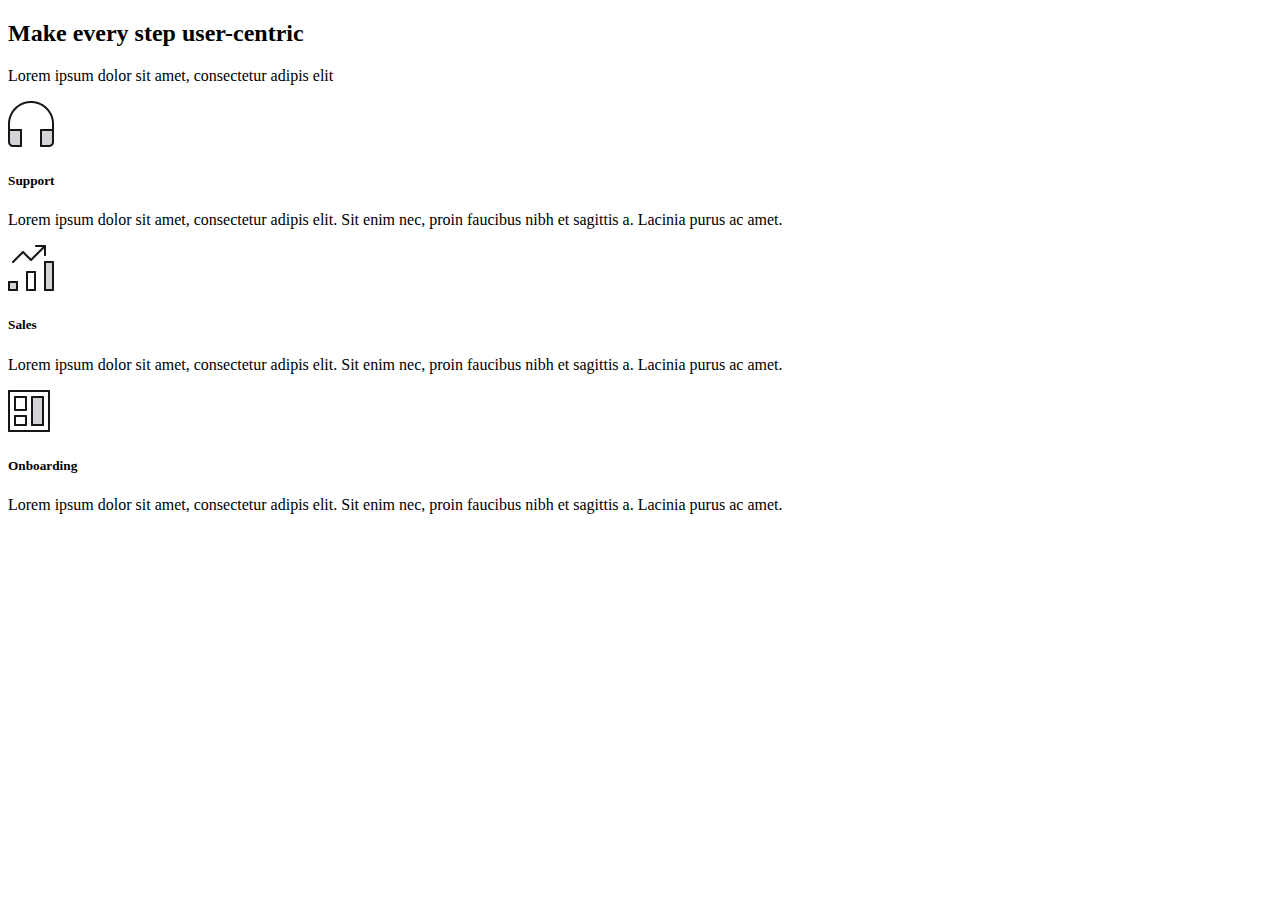
==== index.html @ bae583b1 "Added Html code" ====
<!DOCTYPE html>
<html lang="en">
<head>
    <meta charset="UTF-8">
    <meta name="viewport" content="width=device-width, initial-scale=1.0">
    <link rel="stylesheet" href="style.css">
    <title>Section 2</title>
</head>
<body>
    <!-- Feature 9 section -->
    <section>
        <div class="f9-top">
            <h2>Make every step user-centric</h2>
            <p>Lorem ipsum dolor sit amet, consectetur adipis elit</p>
        </div>
        <div class="f9-bottom">
            <div class="f9-col">
                <div class="card">
                    <img src="./images/headphone.png" alt="">
                    <h5>Support</h5>
                    <p>Lorem ipsum dolor sit amet, consectetur adipis elit. Sit enim nec, proin faucibus nibh et sagittis a. Lacinia purus ac amet.</p>
                </div>
                <div class="card">
                    <img src="./images/chart-bar-33 1.png" alt="">
                    <h5>Sales</h5>
                    <p>Lorem ipsum dolor sit amet, consectetur adipis elit. Sit enim nec, proin faucibus nibh et sagittis a. Lacinia purus ac amet.</p>
                </div>
                <div class="card">
                    <img src="./images/board-2 1.png" alt="">
                    <h5>Onboarding</h5>
                    <p>Lorem ipsum dolor sit amet, consectetur adipis elit. Sit enim nec, proin faucibus nibh et sagittis a. Lacinia purus ac amet.</p>
                </div>
            </div>
        </div>
    </section>
</body>
</html>
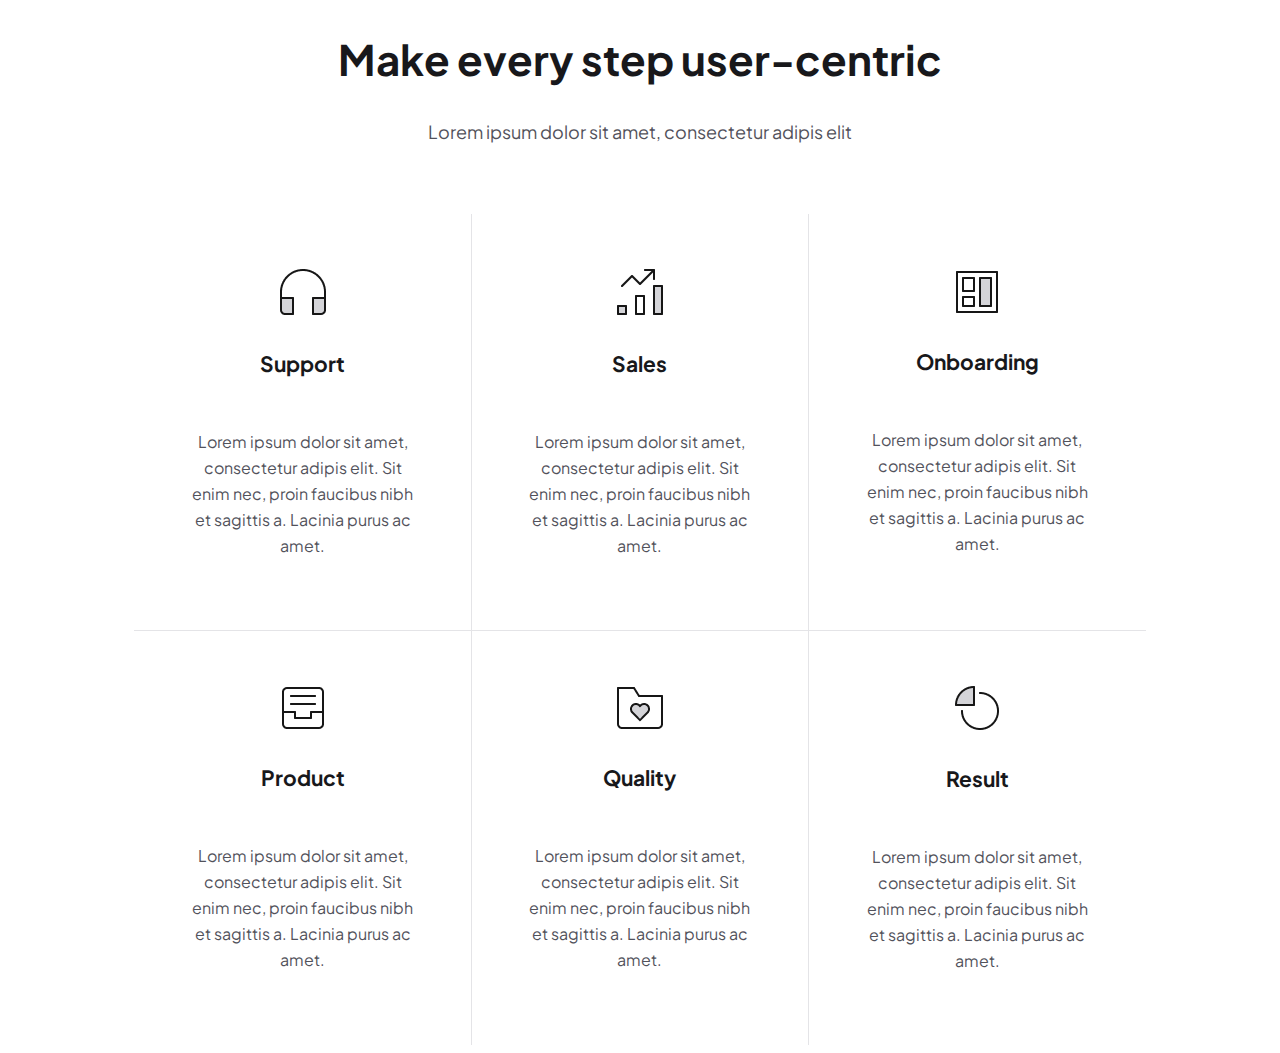
==== commit 23bb7aa4: "Merge pull request #4 from DanonymousCoder/section-2" ====
--- a/index.html
+++ b/index.html
@@ -1,6 +1,12 @@
 <!DOCTYPE html>
 <html lang="en">
 <head>
+    <!-- Plus Jakarta Sans Font -->
+    <link rel="preconnect" href="https://fonts.googleapis.com">
+    <link rel="preconnect" href="https://fonts.gstatic.com" crossorigin>
+    <link href="https://fonts.googleapis.com/css2?family=Plus+Jakarta+Sans:ital,wght@0,200..800;1,200..800&display=swap" rel="stylesheet">
+    
+    
     <meta charset="UTF-8">
     <meta name="viewport" content="width=device-width, initial-scale=1.0">
     <link rel="stylesheet" href="style.css">
@@ -15,12 +21,12 @@
         </div>
         <div class="f9-bottom">
             <div class="f9-col">
-                <div class="card">
+                <div class="card side-l">
                     <img src="./images/headphone.png" alt="">
                     <h5>Support</h5>
                     <p>Lorem ipsum dolor sit amet, consectetur adipis elit. Sit enim nec, proin faucibus nibh et sagittis a. Lacinia purus ac amet.</p>
                 </div>
-                <div class="card">
+                <div class="card side-l">
                     <img src="./images/chart-bar-33 1.png" alt="">
                     <h5>Sales</h5>
                     <p>Lorem ipsum dolor sit amet, consectetur adipis elit. Sit enim nec, proin faucibus nibh et sagittis a. Lacinia purus ac amet.</p>
@@ -31,6 +37,23 @@
                     <p>Lorem ipsum dolor sit amet, consectetur adipis elit. Sit enim nec, proin faucibus nibh et sagittis a. Lacinia purus ac amet.</p>
                 </div>
             </div>
+            <div class="f9-col2">
+                <div class="card side-l">
+                    <img src="./images/product.png" alt="">
+                    <h5>Product</h5>
+                    <p>Lorem ipsum dolor sit amet, consectetur adipis elit. Sit enim nec, proin faucibus nibh et sagittis a. Lacinia purus ac amet.</p>
+                </div>
+                <div class="card side-l">
+                    <img src="./images/quality.png" alt="">
+                    <h5>Quality</h5>
+                    <p>Lorem ipsum dolor sit amet, consectetur adipis elit. Sit enim nec, proin faucibus nibh et sagittis a. Lacinia purus ac amet.</p>
+                </div>
+                <div class="card">
+                    <img src="./images/result.png" alt="">
+                    <h5>Result</h5>
+                    <p>Lorem ipsum dolor sit amet, consectetur adipis elit. Sit enim nec, proin faucibus nibh et sagittis a. Lacinia purus ac amet.</p>
+                </div>
+            </div>
         </div>
     </section>
 </body>
--- a/style.css
+++ b/style.css
@@ -0,0 +1,79 @@
+* {
+    font-family: "Plus Jakarta Sans", sans-serif;
+}
+.f9-top h2 {
+    font-weight: 700;
+    font-size: 42px;
+    line-height: 48px;
+    text-align: center;
+    color: #18181B;
+}
+.f9-top p {
+    font-weight: 400;
+    font-size: 18px;
+    line-height: 28px;
+    color: #52525B;
+    text-align: center;
+}
+.f9-bottom {
+    display: flex;
+    flex-direction: column;
+    justify-content: center;
+    align-items: center;
+}
+.f9-bottom .f9-col {
+    display: flex;
+    border-bottom: 1px solid #E4E4E7;
+    width: 80%;
+    margin-top: 50px;
+}
+.f9-bottom .f9-col .side-l {
+    border-right: 1px solid #E4E4E7;
+}
+.f9-bottom .f9-col .card {
+    display: flex;
+    flex-direction: column;
+    justify-content: center;
+    align-items: center;
+    padding: 55px;
+}
+.f9-bottom .f9-col .card h5 {
+    font-weight: 700;
+    font-size: 21px;
+    line-height: 28px;
+    color: #18181B;
+}
+.f9-bottom .f9-col .card p {
+    text-align: center;
+    font-weight: 400;
+    font-size: 16px;
+    line-height: 26px;
+    color: #52525B;
+}
+.f9-bottom .f9-col2 {
+    display: flex;
+    width: 80%;
+}
+.f9-bottom .f9-col2 .side-l {
+    border-right: 1px solid #E4E4E7;
+}
+.f9-bottom .f9-col2 .card {
+    display: flex;
+    flex-direction: column;
+    justify-content: center;
+    align-items: center;
+    padding: 55px;
+}
+.f9-bottom .f9-col2 .card h5 {
+    font-weight: 700;
+    font-size: 21px;
+    line-height: 28px;
+    color: #18181B;
+}
+.f9-bottom .f9-col2 .card p {
+    text-align: center;
+    font-weight: 400;
+    font-size: 16px;
+    line-height: 26px;
+    color: #52525B;
+}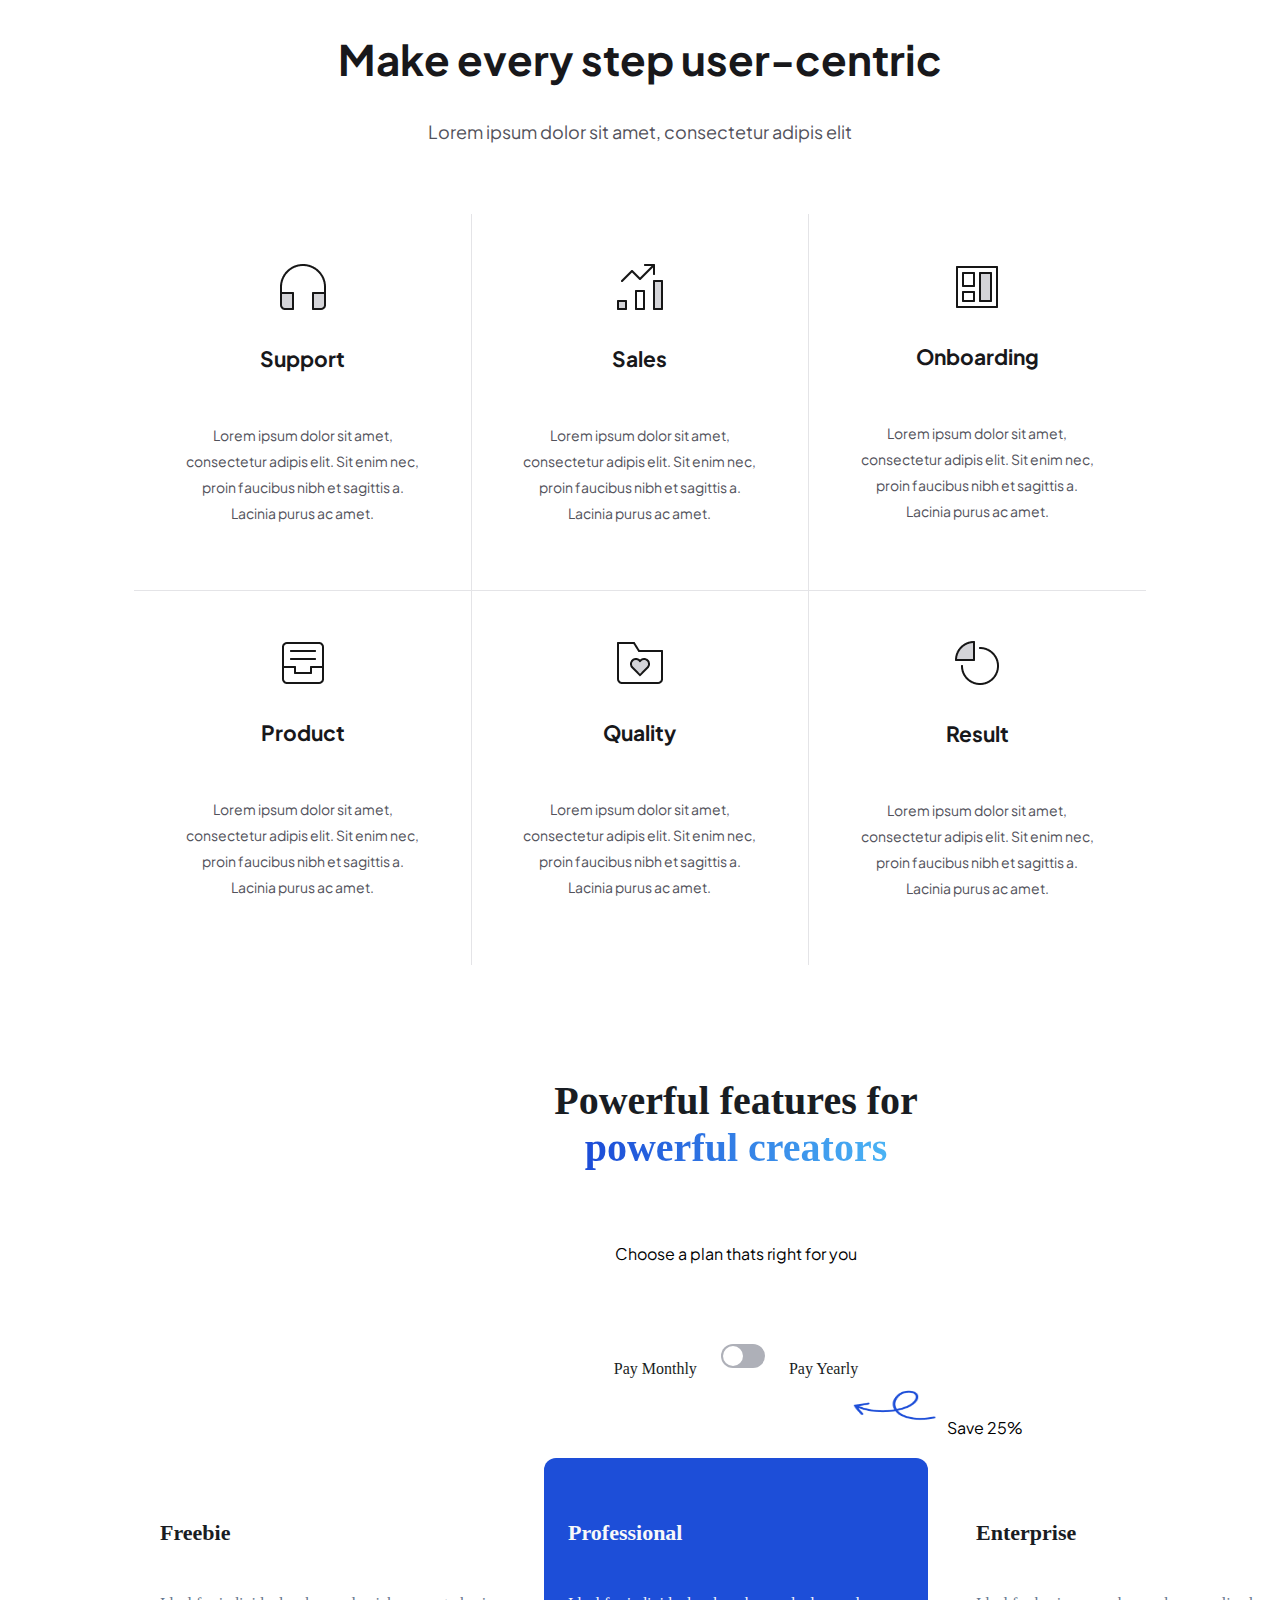
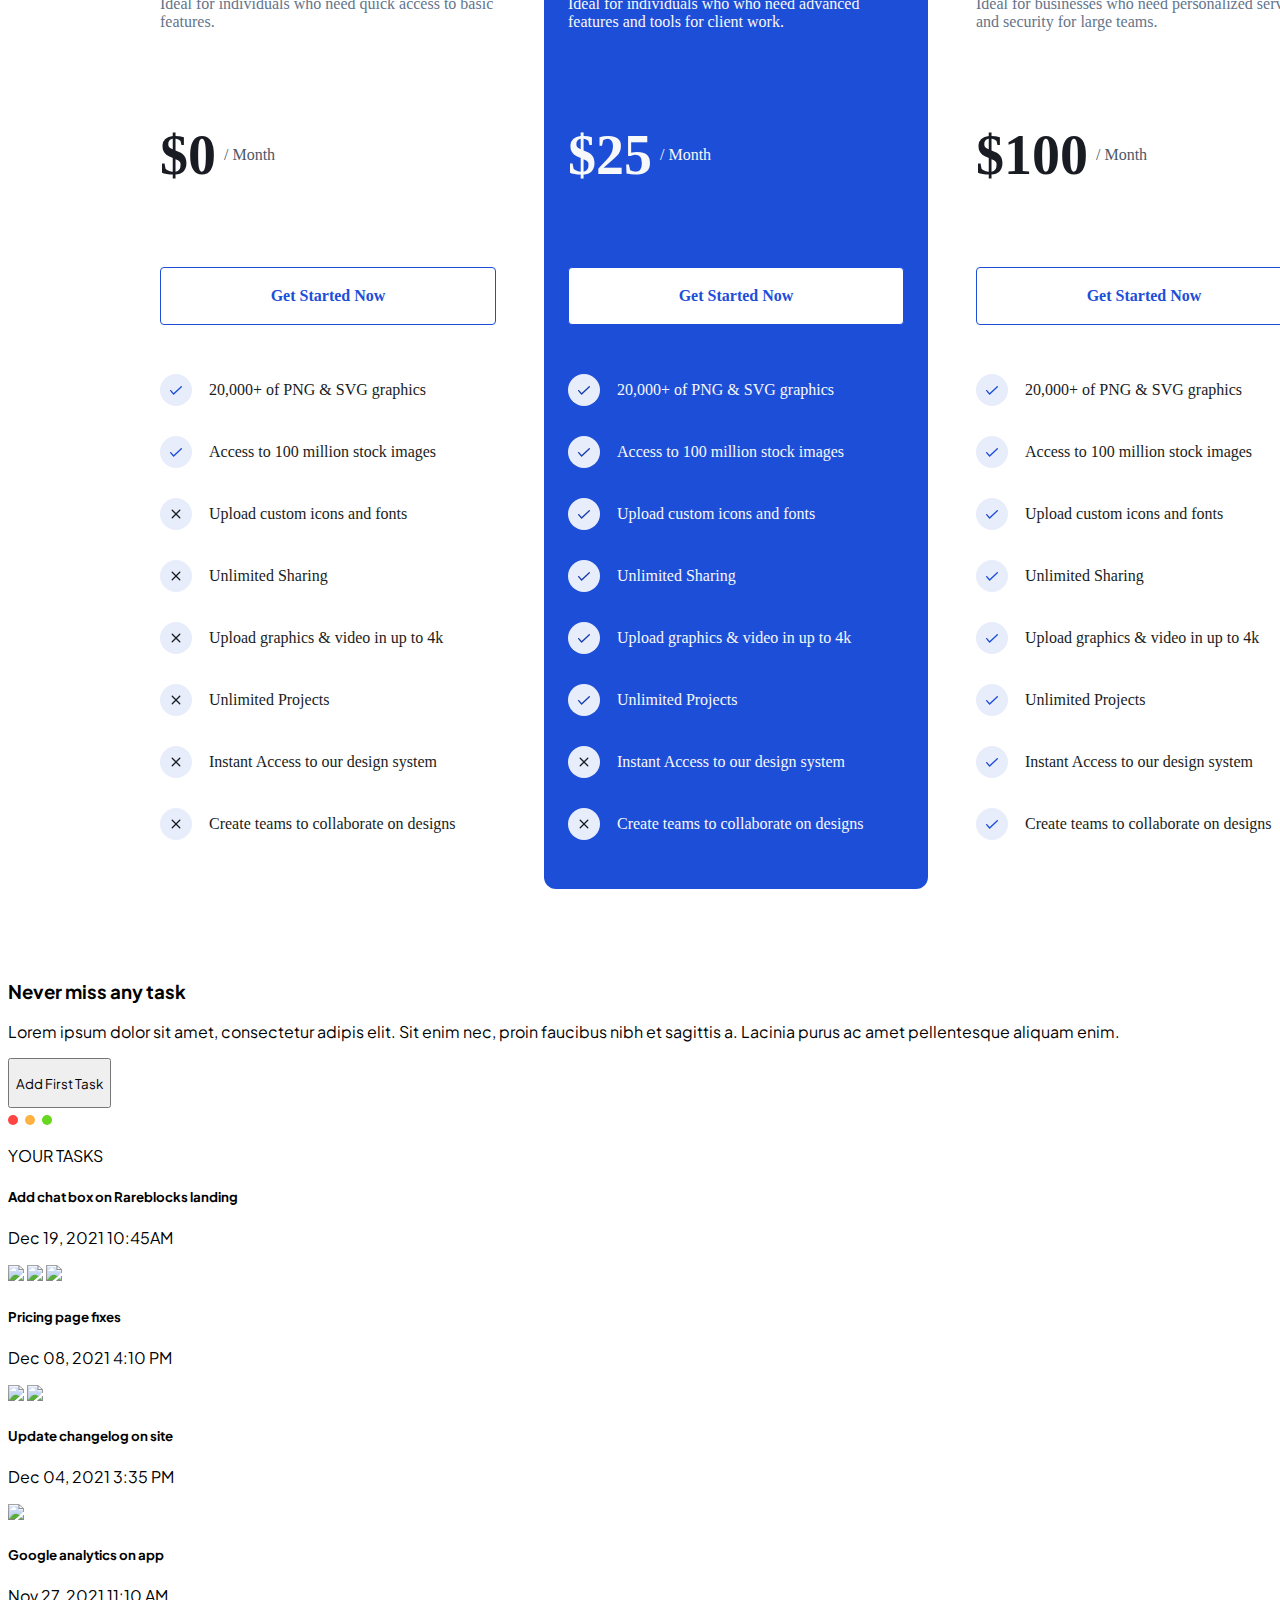
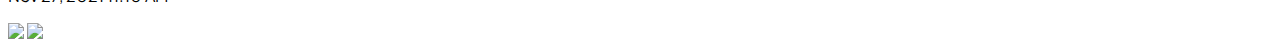
==== commit a76a7e14: "add pricing to section 2" ====
--- a/index.html
+++ b/index.html
@@ -1,60 +1,748 @@
 <!DOCTYPE html>
 <html lang="en">
-<head>
+  <head>
     <!-- Plus Jakarta Sans Font -->
-    <link rel="preconnect" href="https://fonts.googleapis.com">
-    <link rel="preconnect" href="https://fonts.gstatic.com" crossorigin>
-    <link href="https://fonts.googleapis.com/css2?family=Plus+Jakarta+Sans:ital,wght@0,200..800;1,200..800&display=swap" rel="stylesheet">
-    
-    
-    <meta charset="UTF-8">
-    <meta name="viewport" content="width=device-width, initial-scale=1.0">
-    <link rel="stylesheet" href="style.css">
+    <link rel="preconnect" href="https://fonts.googleapis.com" />
+    <link rel="preconnect" href="https://fonts.gstatic.com" crossorigin />
+    <link
+      href="https://fonts.googleapis.com/css2?family=Plus+Jakarta+Sans:ital,wght@0,200..800;1,200..800&display=swap"
+      rel="stylesheet"
+    />
+
+    <meta charset="UTF-8" />
+    <meta name="viewport" content="width=device-width, initial-scale=1.0" />
+    <link rel="stylesheet" href="style.css" />
+    <link rel="stylesheet" href="main.css" />
+    <link rel="stylesheet" href="pricing.css" />
     <title>Section 2</title>
-</head>
-<body>
+  </head>
+  <body>
     <!-- Feature 9 section -->
     <section>
-        <div class="f9-top">
-            <h2>Make every step user-centric</h2>
-            <p>Lorem ipsum dolor sit amet, consectetur adipis elit</p>
+      <div class="f9-top">
+        <h2>Make every step user-centric</h2>
+        <p>Lorem ipsum dolor sit amet, consectetur adipis elit</p>
+      </div>
+      <div class="f9-bottom">
+        <div class="f9-col">
+          <div class="card side-l">
+            <img src="./images/headphone.png" alt="" />
+            <h5>Support</h5>
+            <p>
+              Lorem ipsum dolor sit amet, consectetur adipis elit. Sit enim nec,
+              proin faucibus nibh et sagittis a. Lacinia purus ac amet.
+            </p>
+          </div>
+          <div class="card side-l">
+            <img src="./images/chart-bar-33 1.png" alt="" />
+            <h5>Sales</h5>
+            <p>
+              Lorem ipsum dolor sit amet, consectetur adipis elit. Sit enim nec,
+              proin faucibus nibh et sagittis a. Lacinia purus ac amet.
+            </p>
+          </div>
+          <div class="card">
+            <img src="./images/board-2 1.png" alt="" />
+            <h5>Onboarding</h5>
+            <p>
+              Lorem ipsum dolor sit amet, consectetur adipis elit. Sit enim nec,
+              proin faucibus nibh et sagittis a. Lacinia purus ac amet.
+            </p>
+          </div>
         </div>
-        <div class="f9-bottom">
-            <div class="f9-col">
-                <div class="card side-l">
-                    <img src="./images/headphone.png" alt="">
-                    <h5>Support</h5>
-                    <p>Lorem ipsum dolor sit amet, consectetur adipis elit. Sit enim nec, proin faucibus nibh et sagittis a. Lacinia purus ac amet.</p>
-                </div>
-                <div class="card side-l">
-                    <img src="./images/chart-bar-33 1.png" alt="">
-                    <h5>Sales</h5>
-                    <p>Lorem ipsum dolor sit amet, consectetur adipis elit. Sit enim nec, proin faucibus nibh et sagittis a. Lacinia purus ac amet.</p>
-                </div>
-                <div class="card">
-                    <img src="./images/board-2 1.png" alt="">
-                    <h5>Onboarding</h5>
-                    <p>Lorem ipsum dolor sit amet, consectetur adipis elit. Sit enim nec, proin faucibus nibh et sagittis a. Lacinia purus ac amet.</p>
-                </div>
-            </div>
-            <div class="f9-col2">
-                <div class="card side-l">
-                    <img src="./images/product.png" alt="">
-                    <h5>Product</h5>
-                    <p>Lorem ipsum dolor sit amet, consectetur adipis elit. Sit enim nec, proin faucibus nibh et sagittis a. Lacinia purus ac amet.</p>
-                </div>
-                <div class="card side-l">
-                    <img src="./images/quality.png" alt="">
-                    <h5>Quality</h5>
-                    <p>Lorem ipsum dolor sit amet, consectetur adipis elit. Sit enim nec, proin faucibus nibh et sagittis a. Lacinia purus ac amet.</p>
-                </div>
-                <div class="card">
-                    <img src="./images/result.png" alt="">
-                    <h5>Result</h5>
-                    <p>Lorem ipsum dolor sit amet, consectetur adipis elit. Sit enim nec, proin faucibus nibh et sagittis a. Lacinia purus ac amet.</p>
-                </div>
-            </div>
+        <div class="f9-col2">
+          <div class="card side-l">
+            <img src="./images/product.png" alt="" />
+            <h5>Product</h5>
+            <p>
+              Lorem ipsum dolor sit amet, consectetur adipis elit. Sit enim nec,
+              proin faucibus nibh et sagittis a. Lacinia purus ac amet.
+            </p>
+          </div>
+          <div class="card side-l">
+            <img src="./images/quality.png" alt="" />
+            <h5>Quality</h5>
+            <p>
+              Lorem ipsum dolor sit amet, consectetur adipis elit. Sit enim nec,
+              proin faucibus nibh et sagittis a. Lacinia purus ac amet.
+            </p>
+          </div>
+          <div class="card">
+            <img src="./images/result.png" alt="" />
+            <h5>Result</h5>
+            <p>
+              Lorem ipsum dolor sit amet, consectetur adipis elit. Sit enim nec,
+              proin faucibus nibh et sagittis a. Lacinia purus ac amet.
+            </p>
+          </div>
         </div>
+      </div>
     </section>
-</body>
-</html>+
+    <section>
+      <div class="pricing">
+        <div class="title">
+          <div class="frame-80">
+            <p>Powerful features for <br /><span>powerful creators</span></p>
+            <p>Choose a plan thats right for you</p>
+          </div>
+          <div class="frame-79">
+            <p>Pay Monthly</p>
+            <svg
+              xmlns="http://www.w3.org/2000/svg"
+              width="44"
+              height="24"
+              viewBox="0 0 44 24"
+              fill="none"
+            >
+              <rect
+                width="44"
+                height="24"
+                rx="12"
+                fill="#040921"
+                fill-opacity="0.32"
+              />
+              <rect x="2" y="2" width="20" height="20" rx="10" fill="white" />
+            </svg>
+            <p>Pay Yearly</p>
+          </div>
+          <div class="group">
+            <img src="./images/Arrow 2.png" alt="" />
+            <!-- <svg
+              xmlns="http://www.w3.org/2000/svg"
+              width="107"
+              height="88"
+              viewBox="0 0 107 88"
+              fill="none"
+            >
+              <path
+                d="M95.4464 61.5977C83.1573 64.6614 68.4838 65.2435 57.6839 57.5062C50.7821 52.5616 47.1171 42.563 49.6965 34.4474C52.1325 26.7828 57.8212 20.0484 66.3458 20.2537C70.7891 20.3607 74.6202 22.405 75.4291 27.0843C76.6648 34.2331 69.5332 41.6311 63.863 44.7407C46.1673 54.4454 21.1341 53.9054 4.27692 42.6409"
+                stroke="#1D4ED8"
+                stroke-width="3"
+                stroke-linecap="round"
+              />
+              <path
+                d="M11.7068 55.8447C9.64482 52.9634 5.14208 46.2418 3.62681 42.4054"
+                stroke="#1D4ED8"
+                stroke-width="3"
+                stroke-linecap="round"
+              />
+              <path
+                d="M3.62689 42.4058C7.13954 41.9423 15.1239 40.6365 18.9603 39.1212"
+                stroke="#1D4ED8"
+                stroke-width="3"
+                stroke-linecap="round"
+              />
+            </svg> -->
+            <span>Save 25%</span>
+          </div>
+        </div>
+        <div class="plans">
+          <div class="free">
+            <div class="price-container">
+              <div class="header">
+                <p>Freebie</p>
+                <p>
+                  Ideal for individuals who need quick access to basic features.
+                </p>
+              </div>
+              <div class="price">
+                <div class="pricess">
+                  <p>$0</p>
+                  <p>/ Month</p>
+                </div>
+                <div class="cta">
+                  <p>Get Started Now</p>
+                </div>
+              </div>
+            </div>
+            <div class="bottom">
+              <div class="feature">
+                <div class="frame">
+                  <svg
+                    xmlns="http://www.w3.org/2000/svg"
+                    width="16"
+                    height="16"
+                    viewBox="0 0 16 16"
+                    fill="none"
+                  >
+                    <path
+                      fill-rule="evenodd"
+                      clip-rule="evenodd"
+                      d="M13.8162 4.20701C14.0701 4.47369 14.0597 4.89568 13.793 5.14954L6.08929 12.4829C5.95773 12.6081 5.78078 12.6742 5.59933 12.666C5.41788 12.6577 5.24766 12.5758 5.12803 12.4391L2.16506 9.05451C1.92254 8.77747 1.95052 8.35629 2.22755 8.11377C2.50459 7.87125 2.92577 7.89923 3.16829 8.17626L5.67342 11.0379L12.8737 4.1838C13.1404 3.92994 13.5624 3.94033 13.8162 4.20701Z"
+                      fill="#1D4ED8"
+                    />
+                  </svg>
+                </div>
+                <p>20,000+ of PNG & SVG graphics</p>
+              </div>
+              <div class="feature">
+                <div class="frame">
+                  <svg
+                    xmlns="http://www.w3.org/2000/svg"
+                    width="16"
+                    height="16"
+                    viewBox="0 0 16 16"
+                    fill="none"
+                  >
+                    <path
+                      fill-rule="evenodd"
+                      clip-rule="evenodd"
+                      d="M13.8162 4.20701C14.0701 4.47369 14.0597 4.89568 13.793 5.14954L6.08929 12.4829C5.95773 12.6081 5.78078 12.6742 5.59933 12.666C5.41788 12.6577 5.24766 12.5758 5.12803 12.4391L2.16506 9.05451C1.92254 8.77747 1.95052 8.35629 2.22755 8.11377C2.50459 7.87125 2.92577 7.89923 3.16829 8.17626L5.67342 11.0379L12.8737 4.1838C13.1404 3.92994 13.5624 3.94033 13.8162 4.20701Z"
+                      fill="#1D4ED8"
+                    />
+                  </svg>
+                </div>
+                <p>Access to 100 million stock images</p>
+              </div>
+              <div class="feature">
+                <div class="frame">
+                  <svg
+                    xmlns="http://www.w3.org/2000/svg"
+                    width="16"
+                    height="16"
+                    viewBox="0 0 16 16"
+                    fill="none"
+                  >
+                    <path
+                      d="M12.2422 12.2426C12.5025 11.9822 12.5025 11.5601 12.2422 11.2997L8.94281 8.00037L12.2431 4.70009C12.5034 4.43974 12.5034 4.01763 12.2431 3.75728C11.9827 3.49693 11.5606 3.49693 11.3003 3.75728L8 7.05756L4.69972 3.75727C4.43937 3.49692 4.01726 3.49692 3.75691 3.75727C3.49656 4.01762 3.49656 4.43973 3.75691 4.70008L7.05719 8.00037L3.75781 11.2997C3.49746 11.5601 3.49746 11.9822 3.75781 12.2426C4.01816 12.5029 4.44027 12.5029 4.70062 12.2426L8 8.94318L11.2994 12.2426C11.5597 12.5029 11.9818 12.5029 12.2422 12.2426Z"
+                      fill="#191D23"
+                    />
+                  </svg>
+                </div>
+                <p>Upload custom icons and fonts</p>
+              </div>
+              <div class="feature">
+                <div class="frame">
+                  <svg
+                    xmlns="http://www.w3.org/2000/svg"
+                    width="16"
+                    height="16"
+                    viewBox="0 0 16 16"
+                    fill="none"
+                  >
+                    <path
+                      d="M12.2422 12.2426C12.5025 11.9822 12.5025 11.5601 12.2422 11.2997L8.94281 8.00037L12.2431 4.70009C12.5034 4.43974 12.5034 4.01763 12.2431 3.75728C11.9827 3.49693 11.5606 3.49693 11.3003 3.75728L8 7.05756L4.69972 3.75727C4.43937 3.49692 4.01726 3.49692 3.75691 3.75727C3.49656 4.01762 3.49656 4.43973 3.75691 4.70008L7.05719 8.00037L3.75781 11.2997C3.49746 11.5601 3.49746 11.9822 3.75781 12.2426C4.01816 12.5029 4.44027 12.5029 4.70062 12.2426L8 8.94318L11.2994 12.2426C11.5597 12.5029 11.9818 12.5029 12.2422 12.2426Z"
+                      fill="#191D23"
+                    />
+                  </svg>
+                </div>
+                <p>Unlimited Sharing</p>
+              </div>
+              <div class="feature">
+                <div class="frame">
+                  <svg
+                    xmlns="http://www.w3.org/2000/svg"
+                    width="16"
+                    height="16"
+                    viewBox="0 0 16 16"
+                    fill="none"
+                  >
+                    <path
+                      d="M12.2422 12.2426C12.5025 11.9822 12.5025 11.5601 12.2422 11.2997L8.94281 8.00037L12.2431 4.70009C12.5034 4.43974 12.5034 4.01763 12.2431 3.75728C11.9827 3.49693 11.5606 3.49693 11.3003 3.75728L8 7.05756L4.69972 3.75727C4.43937 3.49692 4.01726 3.49692 3.75691 3.75727C3.49656 4.01762 3.49656 4.43973 3.75691 4.70008L7.05719 8.00037L3.75781 11.2997C3.49746 11.5601 3.49746 11.9822 3.75781 12.2426C4.01816 12.5029 4.44027 12.5029 4.70062 12.2426L8 8.94318L11.2994 12.2426C11.5597 12.5029 11.9818 12.5029 12.2422 12.2426Z"
+                      fill="#191D23"
+                    />
+                  </svg>
+                </div>
+                <p>Upload graphics & video in up to 4k</p>
+              </div>
+              <div class="feature">
+                <div class="frame">
+                  <svg
+                    xmlns="http://www.w3.org/2000/svg"
+                    width="16"
+                    height="16"
+                    viewBox="0 0 16 16"
+                    fill="none"
+                  >
+                    <path
+                      d="M12.2422 12.2426C12.5025 11.9822 12.5025 11.5601 12.2422 11.2997L8.94281 8.00037L12.2431 4.70009C12.5034 4.43974 12.5034 4.01763 12.2431 3.75728C11.9827 3.49693 11.5606 3.49693 11.3003 3.75728L8 7.05756L4.69972 3.75727C4.43937 3.49692 4.01726 3.49692 3.75691 3.75727C3.49656 4.01762 3.49656 4.43973 3.75691 4.70008L7.05719 8.00037L3.75781 11.2997C3.49746 11.5601 3.49746 11.9822 3.75781 12.2426C4.01816 12.5029 4.44027 12.5029 4.70062 12.2426L8 8.94318L11.2994 12.2426C11.5597 12.5029 11.9818 12.5029 12.2422 12.2426Z"
+                      fill="#191D23"
+                    />
+                  </svg>
+                </div>
+                <p>Unlimited Projects</p>
+              </div>
+              <div class="feature">
+                <div class="frame">
+                  <svg
+                    xmlns="http://www.w3.org/2000/svg"
+                    width="16"
+                    height="16"
+                    viewBox="0 0 16 16"
+                    fill="none"
+                  >
+                    <path
+                      d="M12.2422 12.2426C12.5025 11.9822 12.5025 11.5601 12.2422 11.2997L8.94281 8.00037L12.2431 4.70009C12.5034 4.43974 12.5034 4.01763 12.2431 3.75728C11.9827 3.49693 11.5606 3.49693 11.3003 3.75728L8 7.05756L4.69972 3.75727C4.43937 3.49692 4.01726 3.49692 3.75691 3.75727C3.49656 4.01762 3.49656 4.43973 3.75691 4.70008L7.05719 8.00037L3.75781 11.2997C3.49746 11.5601 3.49746 11.9822 3.75781 12.2426C4.01816 12.5029 4.44027 12.5029 4.70062 12.2426L8 8.94318L11.2994 12.2426C11.5597 12.5029 11.9818 12.5029 12.2422 12.2426Z"
+                      fill="#191D23"
+                    />
+                  </svg>
+                </div>
+                <p>Instant Access to our design system</p>
+              </div>
+              <div class="feature">
+                <div class="frame">
+                  <svg
+                    xmlns="http://www.w3.org/2000/svg"
+                    width="16"
+                    height="16"
+                    viewBox="0 0 16 16"
+                    fill="none"
+                  >
+                    <path
+                      d="M12.2422 12.2426C12.5025 11.9822 12.5025 11.5601 12.2422 11.2997L8.94281 8.00037L12.2431 4.70009C12.5034 4.43974 12.5034 4.01763 12.2431 3.75728C11.9827 3.49693 11.5606 3.49693 11.3003 3.75728L8 7.05756L4.69972 3.75727C4.43937 3.49692 4.01726 3.49692 3.75691 3.75727C3.49656 4.01762 3.49656 4.43973 3.75691 4.70008L7.05719 8.00037L3.75781 11.2997C3.49746 11.5601 3.49746 11.9822 3.75781 12.2426C4.01816 12.5029 4.44027 12.5029 4.70062 12.2426L8 8.94318L11.2994 12.2426C11.5597 12.5029 11.9818 12.5029 12.2422 12.2426Z"
+                      fill="#191D23"
+                    />
+                  </svg>
+                </div>
+                <p>Create teams to collaborate on designs</p>
+              </div>
+            </div>
+          </div>
+          <div class="free" id="bg-blue">
+            <div class="price-container">
+              <div class="header">
+                <p>Professional</p>
+                <p>
+                  Ideal for individuals who who need advanced features and tools
+                  for client work.
+                </p>
+              </div>
+              <div class="price">
+                <div class="pricess">
+                  <p>$25</p>
+                  <p>/ Month</p>
+                </div>
+                <div class="cta">
+                  <p>Get Started Now</p>
+                </div>
+              </div>
+            </div>
+            <div class="bottom">
+              <div class="feature">
+                <div class="frame">
+                  <svg
+                    xmlns="http://www.w3.org/2000/svg"
+                    width="16"
+                    height="16"
+                    viewBox="0 0 16 16"
+                    fill="none"
+                  >
+                    <path
+                      fill-rule="evenodd"
+                      clip-rule="evenodd"
+                      d="M13.8162 4.20701C14.0701 4.47369 14.0597 4.89568 13.793 5.14954L6.08929 12.4829C5.95773 12.6081 5.78078 12.6742 5.59933 12.666C5.41788 12.6577 5.24766 12.5758 5.12803 12.4391L2.16506 9.05451C1.92254 8.77747 1.95052 8.35629 2.22755 8.11377C2.50459 7.87125 2.92577 7.89923 3.16829 8.17626L5.67342 11.0379L12.8737 4.1838C13.1404 3.92994 13.5624 3.94033 13.8162 4.20701Z"
+                      fill="#173EAD"
+                    />
+                  </svg>
+                </div>
+                <p>20,000+ of PNG & SVG graphics</p>
+              </div>
+              <div class="feature">
+                <div class="frame">
+                  <svg
+                    xmlns="http://www.w3.org/2000/svg"
+                    width="16"
+                    height="16"
+                    viewBox="0 0 16 16"
+                    fill="none"
+                  >
+                    <path
+                      fill-rule="evenodd"
+                      clip-rule="evenodd"
+                      d="M13.8162 4.20701C14.0701 4.47369 14.0597 4.89568 13.793 5.14954L6.08929 12.4829C5.95773 12.6081 5.78078 12.6742 5.59933 12.666C5.41788 12.6577 5.24766 12.5758 5.12803 12.4391L2.16506 9.05451C1.92254 8.77747 1.95052 8.35629 2.22755 8.11377C2.50459 7.87125 2.92577 7.89923 3.16829 8.17626L5.67342 11.0379L12.8737 4.1838C13.1404 3.92994 13.5624 3.94033 13.8162 4.20701Z"
+                      fill="#173EAD"
+                    />
+                  </svg>
+                </div>
+                <p>Access to 100 million stock images</p>
+              </div>
+              <div class="feature">
+                <div class="frame">
+                  <svg
+                    xmlns="http://www.w3.org/2000/svg"
+                    width="16"
+                    height="16"
+                    viewBox="0 0 16 16"
+                    fill="none"
+                  >
+                    <path
+                      fill-rule="evenodd"
+                      clip-rule="evenodd"
+                      d="M13.8162 4.20701C14.0701 4.47369 14.0597 4.89568 13.793 5.14954L6.08929 12.4829C5.95773 12.6081 5.78078 12.6742 5.59933 12.666C5.41788 12.6577 5.24766 12.5758 5.12803 12.4391L2.16506 9.05451C1.92254 8.77747 1.95052 8.35629 2.22755 8.11377C2.50459 7.87125 2.92577 7.89923 3.16829 8.17626L5.67342 11.0379L12.8737 4.1838C13.1404 3.92994 13.5624 3.94033 13.8162 4.20701Z"
+                      fill="#173EAD"
+                    />
+                  </svg>
+                </div>
+                <p>Upload custom icons and fonts</p>
+              </div>
+              <div class="feature">
+                <div class="frame">
+                  <svg
+                    xmlns="http://www.w3.org/2000/svg"
+                    width="16"
+                    height="16"
+                    viewBox="0 0 16 16"
+                    fill="none"
+                  >
+                    <path
+                      fill-rule="evenodd"
+                      clip-rule="evenodd"
+                      d="M13.8162 4.20701C14.0701 4.47369 14.0597 4.89568 13.793 5.14954L6.08929 12.4829C5.95773 12.6081 5.78078 12.6742 5.59933 12.666C5.41788 12.6577 5.24766 12.5758 5.12803 12.4391L2.16506 9.05451C1.92254 8.77747 1.95052 8.35629 2.22755 8.11377C2.50459 7.87125 2.92577 7.89923 3.16829 8.17626L5.67342 11.0379L12.8737 4.1838C13.1404 3.92994 13.5624 3.94033 13.8162 4.20701Z"
+                      fill="#173EAD"
+                    />
+                  </svg>
+                </div>
+                <p>Unlimited Sharing</p>
+              </div>
+              <div class="feature">
+                <div class="frame">
+                  <svg
+                    xmlns="http://www.w3.org/2000/svg"
+                    width="16"
+                    height="16"
+                    viewBox="0 0 16 16"
+                    fill="none"
+                  >
+                    <path
+                      fill-rule="evenodd"
+                      clip-rule="evenodd"
+                      d="M13.8162 4.20701C14.0701 4.47369 14.0597 4.89568 13.793 5.14954L6.08929 12.4829C5.95773 12.6081 5.78078 12.6742 5.59933 12.666C5.41788 12.6577 5.24766 12.5758 5.12803 12.4391L2.16506 9.05451C1.92254 8.77747 1.95052 8.35629 2.22755 8.11377C2.50459 7.87125 2.92577 7.89923 3.16829 8.17626L5.67342 11.0379L12.8737 4.1838C13.1404 3.92994 13.5624 3.94033 13.8162 4.20701Z"
+                      fill="#173EAD"
+                    />
+                  </svg>
+                </div>
+                <p>Upload graphics & video in up to 4k</p>
+              </div>
+              <div class="feature">
+                <div class="frame">
+                  <svg
+                    xmlns="http://www.w3.org/2000/svg"
+                    width="16"
+                    height="16"
+                    viewBox="0 0 16 16"
+                    fill="none"
+                  >
+                    <path
+                      fill-rule="evenodd"
+                      clip-rule="evenodd"
+                      d="M13.8162 4.20701C14.0701 4.47369 14.0597 4.89568 13.793 5.14954L6.08929 12.4829C5.95773 12.6081 5.78078 12.6742 5.59933 12.666C5.41788 12.6577 5.24766 12.5758 5.12803 12.4391L2.16506 9.05451C1.92254 8.77747 1.95052 8.35629 2.22755 8.11377C2.50459 7.87125 2.92577 7.89923 3.16829 8.17626L5.67342 11.0379L12.8737 4.1838C13.1404 3.92994 13.5624 3.94033 13.8162 4.20701Z"
+                      fill="#173EAD"
+                    />
+                  </svg>
+                </div>
+                <p>Unlimited Projects</p>
+              </div>
+              <div class="feature">
+                <div class="frame">
+                  <svg
+                    xmlns="http://www.w3.org/2000/svg"
+                    width="16"
+                    height="16"
+                    viewBox="0 0 16 16"
+                    fill="none"
+                  >
+                    <path
+                      d="M12.2422 12.2426C12.5025 11.9822 12.5025 11.5601 12.2422 11.2997L8.94281 8.00037L12.2431 4.70009C12.5034 4.43974 12.5034 4.01763 12.2431 3.75728C11.9827 3.49693 11.5606 3.49693 11.3003 3.75728L8 7.05756L4.69972 3.75727C4.43937 3.49692 4.01726 3.49692 3.75691 3.75727C3.49656 4.01762 3.49656 4.43973 3.75691 4.70008L7.05719 8.00037L3.75781 11.2997C3.49746 11.5601 3.49746 11.9822 3.75781 12.2426C4.01816 12.5029 4.44027 12.5029 4.70062 12.2426L8 8.94318L11.2994 12.2426C11.5597 12.5029 11.9818 12.5029 12.2422 12.2426Z"
+                      fill="#191D23"
+                    />
+                  </svg>
+                </div>
+                <p>Instant Access to our design system</p>
+              </div>
+              <div class="feature">
+                <div class="frame">
+                  <svg
+                    xmlns="http://www.w3.org/2000/svg"
+                    width="16"
+                    height="16"
+                    viewBox="0 0 16 16"
+                    fill="none"
+                  >
+                    <path
+                      d="M12.2422 12.2426C12.5025 11.9822 12.5025 11.5601 12.2422 11.2997L8.94281 8.00037L12.2431 4.70009C12.5034 4.43974 12.5034 4.01763 12.2431 3.75728C11.9827 3.49693 11.5606 3.49693 11.3003 3.75728L8 7.05756L4.69972 3.75727C4.43937 3.49692 4.01726 3.49692 3.75691 3.75727C3.49656 4.01762 3.49656 4.43973 3.75691 4.70008L7.05719 8.00037L3.75781 11.2997C3.49746 11.5601 3.49746 11.9822 3.75781 12.2426C4.01816 12.5029 4.44027 12.5029 4.70062 12.2426L8 8.94318L11.2994 12.2426C11.5597 12.5029 11.9818 12.5029 12.2422 12.2426Z"
+                      fill="#191D23"
+                    />
+                  </svg>
+                </div>
+                <p>Create teams to collaborate on designs</p>
+              </div>
+            </div>
+          </div>
+          <div class="free">
+            <div class="price-container">
+              <div class="header">
+                <p>Enterprise</p>
+                <p>
+                  Ideal for businesses who need personalized services and
+                  security for large teams.
+                </p>
+              </div>
+              <div class="price">
+                <div class="pricess">
+                  <p>$100</p>
+                  <p>/ Month</p>
+                </div>
+                <div class="cta">
+                  <p>Get Started Now</p>
+                </div>
+              </div>
+            </div>
+            <div class="bottom">
+              <div class="feature">
+                <div class="frame">
+                  <svg
+                    xmlns="http://www.w3.org/2000/svg"
+                    width="16"
+                    height="16"
+                    viewBox="0 0 16 16"
+                    fill="none"
+                  >
+                    <path
+                      fill-rule="evenodd"
+                      clip-rule="evenodd"
+                      d="M13.8162 4.20701C14.0701 4.47369 14.0597 4.89568 13.793 5.14954L6.08929 12.4829C5.95773 12.6081 5.78078 12.6742 5.59933 12.666C5.41788 12.6577 5.24766 12.5758 5.12803 12.4391L2.16506 9.05451C1.92254 8.77747 1.95052 8.35629 2.22755 8.11377C2.50459 7.87125 2.92577 7.89923 3.16829 8.17626L5.67342 11.0379L12.8737 4.1838C13.1404 3.92994 13.5624 3.94033 13.8162 4.20701Z"
+                      fill="#1D4ED8"
+                    />
+                  </svg>
+                </div>
+                <p>20,000+ of PNG & SVG graphics</p>
+              </div>
+              <div class="feature">
+                <div class="frame">
+                  <svg
+                    xmlns="http://www.w3.org/2000/svg"
+                    width="16"
+                    height="16"
+                    viewBox="0 0 16 16"
+                    fill="none"
+                  >
+                    <path
+                      fill-rule="evenodd"
+                      clip-rule="evenodd"
+                      d="M13.8162 4.20701C14.0701 4.47369 14.0597 4.89568 13.793 5.14954L6.08929 12.4829C5.95773 12.6081 5.78078 12.6742 5.59933 12.666C5.41788 12.6577 5.24766 12.5758 5.12803 12.4391L2.16506 9.05451C1.92254 8.77747 1.95052 8.35629 2.22755 8.11377C2.50459 7.87125 2.92577 7.89923 3.16829 8.17626L5.67342 11.0379L12.8737 4.1838C13.1404 3.92994 13.5624 3.94033 13.8162 4.20701Z"
+                      fill="#1D4ED8"
+                    />
+                  </svg>
+                </div>
+                <p>Access to 100 million stock images</p>
+              </div>
+              <div class="feature">
+                <div class="frame">
+                  <svg
+                    xmlns="http://www.w3.org/2000/svg"
+                    width="16"
+                    height="16"
+                    viewBox="0 0 16 16"
+                    fill="none"
+                  >
+                    <path
+                      fill-rule="evenodd"
+                      clip-rule="evenodd"
+                      d="M13.8162 4.20701C14.0701 4.47369 14.0597 4.89568 13.793 5.14954L6.08929 12.4829C5.95773 12.6081 5.78078 12.6742 5.59933 12.666C5.41788 12.6577 5.24766 12.5758 5.12803 12.4391L2.16506 9.05451C1.92254 8.77747 1.95052 8.35629 2.22755 8.11377C2.50459 7.87125 2.92577 7.89923 3.16829 8.17626L5.67342 11.0379L12.8737 4.1838C13.1404 3.92994 13.5624 3.94033 13.8162 4.20701Z"
+                      fill="#1D4ED8"
+                    />
+                  </svg>
+                </div>
+                <p>Upload custom icons and fonts</p>
+              </div>
+              <div class="feature">
+                <div class="frame">
+                  <svg
+                    xmlns="http://www.w3.org/2000/svg"
+                    width="16"
+                    height="16"
+                    viewBox="0 0 16 16"
+                    fill="none"
+                  >
+                    <path
+                      fill-rule="evenodd"
+                      clip-rule="evenodd"
+                      d="M13.8162 4.20701C14.0701 4.47369 14.0597 4.89568 13.793 5.14954L6.08929 12.4829C5.95773 12.6081 5.78078 12.6742 5.59933 12.666C5.41788 12.6577 5.24766 12.5758 5.12803 12.4391L2.16506 9.05451C1.92254 8.77747 1.95052 8.35629 2.22755 8.11377C2.50459 7.87125 2.92577 7.89923 3.16829 8.17626L5.67342 11.0379L12.8737 4.1838C13.1404 3.92994 13.5624 3.94033 13.8162 4.20701Z"
+                      fill="#1D4ED8"
+                    />
+                  </svg>
+                </div>
+                <p>Unlimited Sharing</p>
+              </div>
+              <div class="feature">
+                <div class="frame">
+                  <svg
+                    xmlns="http://www.w3.org/2000/svg"
+                    width="16"
+                    height="16"
+                    viewBox="0 0 16 16"
+                    fill="none"
+                  >
+                    <path
+                      fill-rule="evenodd"
+                      clip-rule="evenodd"
+                      d="M13.8162 4.20701C14.0701 4.47369 14.0597 4.89568 13.793 5.14954L6.08929 12.4829C5.95773 12.6081 5.78078 12.6742 5.59933 12.666C5.41788 12.6577 5.24766 12.5758 5.12803 12.4391L2.16506 9.05451C1.92254 8.77747 1.95052 8.35629 2.22755 8.11377C2.50459 7.87125 2.92577 7.89923 3.16829 8.17626L5.67342 11.0379L12.8737 4.1838C13.1404 3.92994 13.5624 3.94033 13.8162 4.20701Z"
+                      fill="#1D4ED8"
+                    />
+                  </svg>
+                </div>
+                <p>Upload graphics & video in up to 4k</p>
+              </div>
+              <div class="feature">
+                <div class="frame">
+                  <svg
+                    xmlns="http://www.w3.org/2000/svg"
+                    width="16"
+                    height="16"
+                    viewBox="0 0 16 16"
+                    fill="none"
+                  >
+                    <path
+                      fill-rule="evenodd"
+                      clip-rule="evenodd"
+                      d="M13.8162 4.20701C14.0701 4.47369 14.0597 4.89568 13.793 5.14954L6.08929 12.4829C5.95773 12.6081 5.78078 12.6742 5.59933 12.666C5.41788 12.6577 5.24766 12.5758 5.12803 12.4391L2.16506 9.05451C1.92254 8.77747 1.95052 8.35629 2.22755 8.11377C2.50459 7.87125 2.92577 7.89923 3.16829 8.17626L5.67342 11.0379L12.8737 4.1838C13.1404 3.92994 13.5624 3.94033 13.8162 4.20701Z"
+                      fill="#1D4ED8"
+                    />
+                  </svg>
+                </div>
+                <p>Unlimited Projects</p>
+              </div>
+              <div class="feature">
+                <div class="frame">
+                  <svg
+                    xmlns="http://www.w3.org/2000/svg"
+                    width="16"
+                    height="16"
+                    viewBox="0 0 16 16"
+                    fill="none"
+                  >
+                    <path
+                      fill-rule="evenodd"
+                      clip-rule="evenodd"
+                      d="M13.8162 4.20701C14.0701 4.47369 14.0597 4.89568 13.793 5.14954L6.08929 12.4829C5.95773 12.6081 5.78078 12.6742 5.59933 12.666C5.41788 12.6577 5.24766 12.5758 5.12803 12.4391L2.16506 9.05451C1.92254 8.77747 1.95052 8.35629 2.22755 8.11377C2.50459 7.87125 2.92577 7.89923 3.16829 8.17626L5.67342 11.0379L12.8737 4.1838C13.1404 3.92994 13.5624 3.94033 13.8162 4.20701Z"
+                      fill="#1D4ED8"
+                    />
+                  </svg>
+                </div>
+                <p>Instant Access to our design system</p>
+              </div>
+              <div class="feature">
+                <div class="frame">
+                  <svg
+                    xmlns="http://www.w3.org/2000/svg"
+                    width="16"
+                    height="16"
+                    viewBox="0 0 16 16"
+                    fill="none"
+                  >
+                    <path
+                      fill-rule="evenodd"
+                      clip-rule="evenodd"
+                      d="M13.8162 4.20701C14.0701 4.47369 14.0597 4.89568 13.793 5.14954L6.08929 12.4829C5.95773 12.6081 5.78078 12.6742 5.59933 12.666C5.41788 12.6577 5.24766 12.5758 5.12803 12.4391L2.16506 9.05451C1.92254 8.77747 1.95052 8.35629 2.22755 8.11377C2.50459 7.87125 2.92577 7.89923 3.16829 8.17626L5.67342 11.0379L12.8737 4.1838C13.1404 3.92994 13.5624 3.94033 13.8162 4.20701Z"
+                      fill="#1D4ED8"
+                    />
+                  </svg>
+                </div>
+                <p>Create teams to collaborate on designs</p>
+              </div>
+            </div>
+          </div>
+        </div>
+      </div>
+    </section>
+
+    <section>
+      <div class="container">
+        <div class="contentleft">
+          <h3>Never miss any task</h3>
+          <p>
+            Lorem ipsum dolor sit amet, consectetur adipis elit. Sit enim nec,
+            proin faucibus nibh et sagittis a. Lacinia purus ac amet
+            pellentesque aliquam enim.
+          </p>
+
+          <div class="button-wrap">
+            <button>
+              <p>Add First Task</p>
+            </button>
+            <div class="shadow-btn"></div>
+          </div>
+        </div>
+
+        <div class="feedback">
+          <div class="wrap">
+            <div class="top">
+              <svg
+                xmlns="http://www.w3.org/2000/svg"
+                width="44"
+                height="10"
+                viewBox="0 0 44 10"
+                fill="none"
+              >
+                <circle cx="5" cy="5" r="5" fill="#FF4444" />
+                <circle cx="22" cy="5" r="5" fill="#FDB241" />
+                <circle cx="39" cy="5" r="5" fill="#65D81F" />
+              </svg>
+            </div>
+            <div class="line"></div>
+
+            <p class="task">YOUR TASKS</p>
+
+            <div class="item-1">
+              <div class="info">
+                <div class="select"></div>
+                <div>
+                  <h5>Add chat box on Rareblocks landing</h5>
+                  <p>Dec 19, 2021 10:45AM</p>
+                </div>
+              </div>
+              <div class="img">
+                <img class="img-1A" src="./images/Ellipse 26.png" />
+                <img class="img-1B" src="./images/Ellipse 25.png" />
+                <img class="img-1C" src="./images/Ellipse 24.png" />
+              </div>
+            </div>
+
+            <div class="item-2">
+              <div class="info">
+                <div class="select"></div>
+                <div>
+                  <h5>Pricing page fixes</h5>
+                  <p>Dec 08, 2021 4:10 PM</p>
+                </div>
+              </div>
+              <div class="img">
+                <img class="img-2A" src="./images/boy A.png" />
+                <img class="img-2B" src="./images/boy B.png" />
+              </div>
+            </div>
+
+            <div class="item-3">
+              <div class="info">
+                <div class="select"></div>
+                <div>
+                  <h5>Update changelog on site</h5>
+                  <p>Dec 04, 2021 3:35 PM</p>
+                </div>
+              </div>
+              <div class="img">
+                <img class="img-3A" src="./images/Ellipse 24 (1).png" />
+              </div>
+            </div>
+
+            <div class="item-4">
+              <div class="info">
+                <div class="select"></div>
+                <div>
+                  <h5>Google analytics on app</h5>
+                  <p>Nov 27, 2021 11:10 AM</p>
+                </div>
+              </div>
+              <div class="img">
+                <img class="img-4A" src="./images/lady 1.png" />
+                <img class="img-4B" src="./images/lady 2.png" />
+              </div>
+            </div>
+          </div>
+          <div class="color-shadow"></div>
+        </div>
+      </div>
+    </section>
+  </body>
+</html>
--- a/style.css
+++ b/style.css
@@ -35,7 +35,7 @@
     flex-direction: column;
     justify-content: center;
     align-items: center;
-    padding: 55px;
+    padding: 50px;
 }
 .f9-bottom .f9-col .card h5 {
     font-weight: 700;
@@ -46,7 +46,7 @@
 .f9-bottom .f9-col .card p {
     text-align: center;
     font-weight: 400;
-    font-size: 16px;
+    font-size: 14px;
     line-height: 26px;
     color: #52525B;
 }
@@ -62,7 +62,7 @@
     flex-direction: column;
     justify-content: center;
     align-items: center;
-    padding: 55px;
+    padding: 50px;
 }
 .f9-bottom .f9-col2 .card h5 {
     font-weight: 700;
@@ -73,7 +73,73 @@
 .f9-bottom .f9-col2 .card p {
     text-align: center;
     font-weight: 400;
-    font-size: 16px;
+    font-size: 14px;
     line-height: 26px;
     color: #52525B;
+}
+
+@media only screen and (max-width: 465px) {
+    .f9-top h2 {
+        font-size: 32px;
+    }
+    .f9-top p {
+        font-size: 16px;
+    }
+    .f9-bottom .f9-col .card h5,
+    .f9-bottom .f9-col2 .card h5 {
+        font-size: 25px;
+    }
+    .f9-bottom .f9-col .card p,
+    .f9-bottom .f9-col2 .card p {
+        font-size: 14px;
+    }
+    .f9-bottom .f9-col,
+    .f9-bottom .f9-col2 {
+        flex-wrap: wrap;
+        border-bottom: none;
+    }
+    .f9-bottom .f9-col .side-l, 
+    .f9-bottom .f9-col2 .side-l {
+        border-right: none;
+    }
+    .f9-bottom .f9-col, 
+    .f9-bottom .f9-col2 {
+        width: 90%;
+    }
+    .f9-bottom .f9-col .card,
+    .f9-bottom .f9-col2 .card {
+        border-bottom: 1px solid #E4E4E7;
+        padding: 55px;
+    }
+}
+
+@media only screen and (max-width: 834px) {
+    .f9-top h2 {
+        font-size: 40px;
+    }
+    .f9-top p {
+        font-size: 20px;
+    }
+    .f9-bottom .f9-col .card p,
+    .f9-bottom .f9-col2 .card p {
+        font-size: 18px;
+    }
+    .f9-bottom .f9-col,
+    .f9-bottom .f9-col2 {
+        flex-wrap: wrap;
+        border-bottom: none;
+    }
+    .f9-bottom .f9-col .side-l, 
+    .f9-bottom .f9-col2 .side-l {
+        border-right: none;
+    }
+    .f9-bottom .f9-col, 
+    .f9-bottom .f9-col2 {
+        width: 90%;
+    }
+    .f9-bottom .f9-col .card,
+    .f9-bottom .f9-col2 .card {
+        border-bottom: 1px solid #E4E4E7;
+        padding: 35px;
+    }
 }--- a/pricing.css
+++ b/pricing.css
@@ -0,0 +1,242 @@
+.pricing {
+  display: flex;
+  width: 1200px;
+  padding: 72px 128px;
+  flex-direction: column;
+  align-items: center;
+  gap: 64px;
+  border-radius: 4px;
+  background: var(--Shades-White, #fff);
+}
+
+.title {
+  display: flex;
+  flex-direction: column;
+  justify-content: center;
+  align-items: center;
+  gap: 64px;
+  position: relative;
+}
+
+.title .group {
+  position: absolute;
+  right: -105px;
+  bottom: -44.324px;
+}
+
+.title .group img {
+  width: 91.874px;
+  height: 55.337px;
+  flex-shrink: 0;
+}
+
+.plans {
+  display: flex;
+  align-items: flex-start;
+  gap: 24px;
+  align-self: stretch;
+  padding: 0px;
+}
+
+.frame-80 {
+  display: flex;
+  flex-direction: column;
+  align-items: center;
+  gap: 16px;
+  align-self: stretch;
+}
+
+.frame-79 {
+  display: flex;
+  justify-content: center;
+  align-items: flex-start;
+  gap: 24px;
+  align-self: stretch;
+}
+
+.frame-80 p:first-of-type {
+  color: var(--Neutral-800, #191d23);
+  text-align: center;
+  font-family: "DM Sans";
+  font-size: 40px;
+  font-style: normal;
+  font-weight: 700;
+  line-height: normal;
+}
+
+.frame-80 p:first-of-type span {
+  background: linear-gradient(266deg, #55cbfb -21.73%, #1d4ed8 96.22%);
+  background-clip: text;
+  -webkit-background-clip: text;
+  -webkit-text-fill-color: transparent;
+  font-family: "DM Sans";
+  font-size: 40px;
+  font-style: normal;
+  font-weight: 700;
+  line-height: normal;
+}
+
+.frame-79 p {
+  color: var(--Neutral-800, #191d23);
+  font-family: "DM Sans";
+  font-size: 16px;
+  font-style: normal;
+  font-weight: 400;
+  line-height: normal;
+}
+
+.pricing .free {
+  display: flex;
+  padding: 40px 24px;
+  flex-direction: column;
+  align-items: flex-start;
+  gap: 40px;
+  flex: 1 0 0;
+  align-self: stretch;
+  border-radius: 4px;
+  background: var(--Shades-White, #fff);
+}
+
+.pricing .free .price-container {
+  display: flex;
+  flex-direction: column;
+  align-items: flex-start;
+  gap: 20px;
+  align-self: stretch;
+}
+
+.pricing .free .bottom {
+  display: flex;
+  flex-direction: column;
+  align-items: flex-start;
+  gap: 12px;
+  align-self: stretch;
+}
+
+.pricing .free .price-container .header {
+  display: flex;
+  flex-direction: column;
+  align-items: flex-start;
+  gap: 11px;
+  align-self: stretch;
+}
+
+.pricing .free .price-container .header p:first-of-type {
+  color: var(--Neutral-800, #191d23);
+  font-family: Manrope;
+  font-size: 22px;
+  font-style: normal;
+  font-weight: 700;
+  line-height: normal;
+  align-self: stretch;
+}
+.pricing .free .price-container .header p:last-of-type {
+  color: var(--Neutral-500, #64748b);
+  font-family: Manrope;
+  font-size: 16px;
+  font-style: normal;
+  font-weight: 400;
+  line-height: normal;
+  align-self: stretch;
+}
+
+.pricing .free .price-container .price {
+  display: flex;
+  flex-direction: column;
+  align-items: flex-start;
+  gap: 24px;
+  align-self: stretch;
+  width: 100%;
+}
+
+.pricing .free .price-container .price .pricess {
+  display: flex;
+  align-items: center;
+  gap: 4px;
+  align-self: stretch;
+}
+
+.pricing .free .price-container .price .pricess p:first-of-type {
+  color: var(--Neutral-800, #191d23);
+  font-family: Manrope;
+  font-size: 56px;
+  font-style: normal;
+  font-weight: 600;
+  line-height: normal;
+}
+
+.pricing .free .price-container .price .pricess p:last-of-type {
+  color: var(--Neutral-600, #4b5768);
+  font-family: Manrope;
+  font-size: 16px;
+  font-style: normal;
+  font-weight: 300;
+  line-height: normal;
+  margin-left: 4px;
+}
+
+.pricing .free .price-container .price .cta {
+  display: flex;
+  height: 44px;
+  padding: 6px 12px;
+  justify-content: center;
+  align-items: center;
+  gap: 4px;
+  align-self: stretch;
+  border-radius: 4px;
+  border: 1.5px solid var(--Primary-Blue-500, #1d4ed8);
+}
+
+.pricing .free .price-container .price .cta p {
+  color: var(--Primary-Blue-500, #1d4ed8);
+  text-align: center;
+  font-feature-settings: "clig" off, "liga" off;
+  font-family: Manrope;
+  font-size: 16px;
+  font-style: normal;
+  font-weight: 600;
+  line-height: normal;
+}
+
+.pricing .free .bottom .feature {
+  display: flex;
+  align-items: center;
+  gap: 17px;
+  align-self: stretch;
+}
+
+.pricing .free .bottom .feature .frame {
+  display: flex;
+  padding: 8px;
+  align-items: flex-start;
+  gap: 8px;
+  border-radius: 100px;
+  background: var(--Primary-Blue-50, #e8edfb);
+}
+
+.pricing .free .bottom .feature p {
+  color: var(--Neutral-800, #191d23);
+  font-family: Manrope;
+  font-size: 16px;
+  font-style: normal;
+  font-weight: 500;
+  line-height: normal;
+}
+
+.pricing #bg-blue {
+  background: var(--Primary-Blue-500, #1d4ed8);
+  border-radius: 12px;
+}
+
+.pricing #bg-blue p {
+  color: var(--Neutral-50, #f7f8f9);
+}
+
+.pricing #bg-blue .cta {
+  border-radius: 4px;
+  background: var(--Shades-White, #fff);
+}
+
+.pricing #bg-blue .cta p {
+  color: var(--Primary-Blue-500, #1d4ed8);
+}
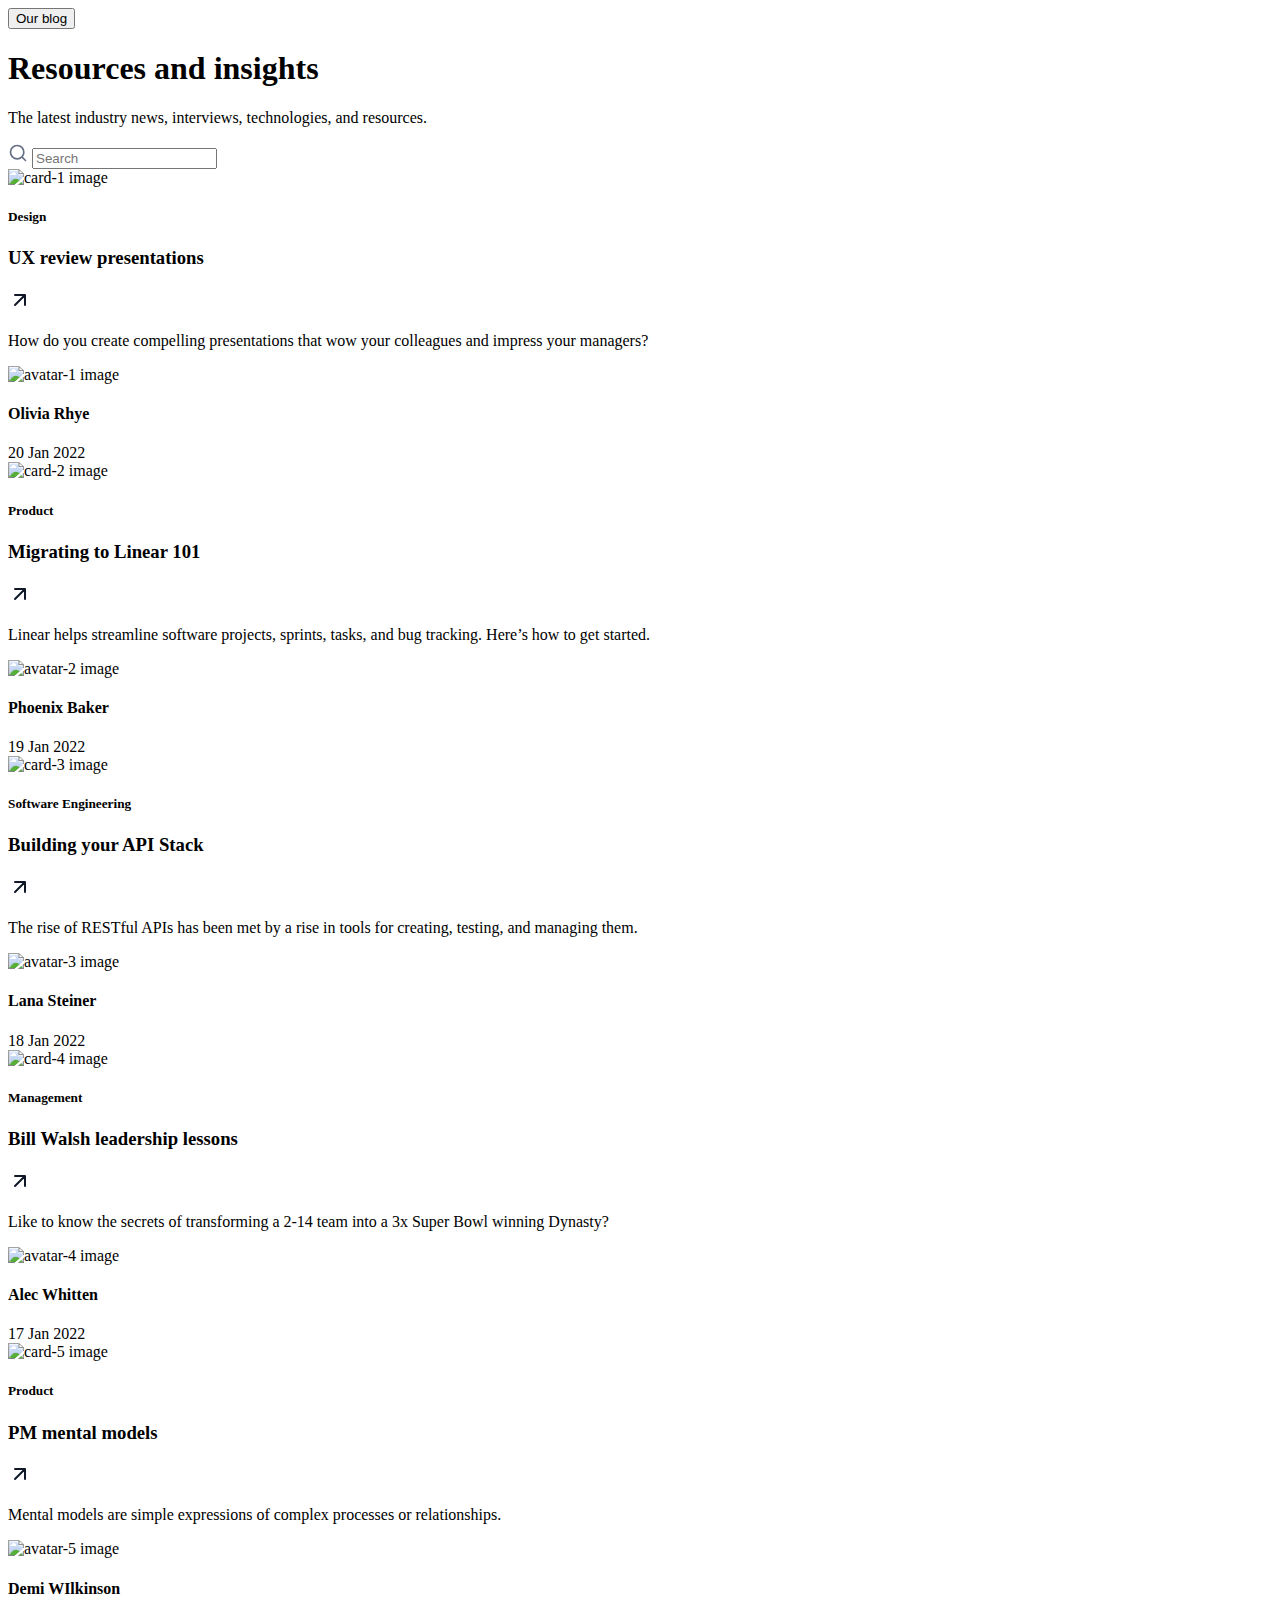
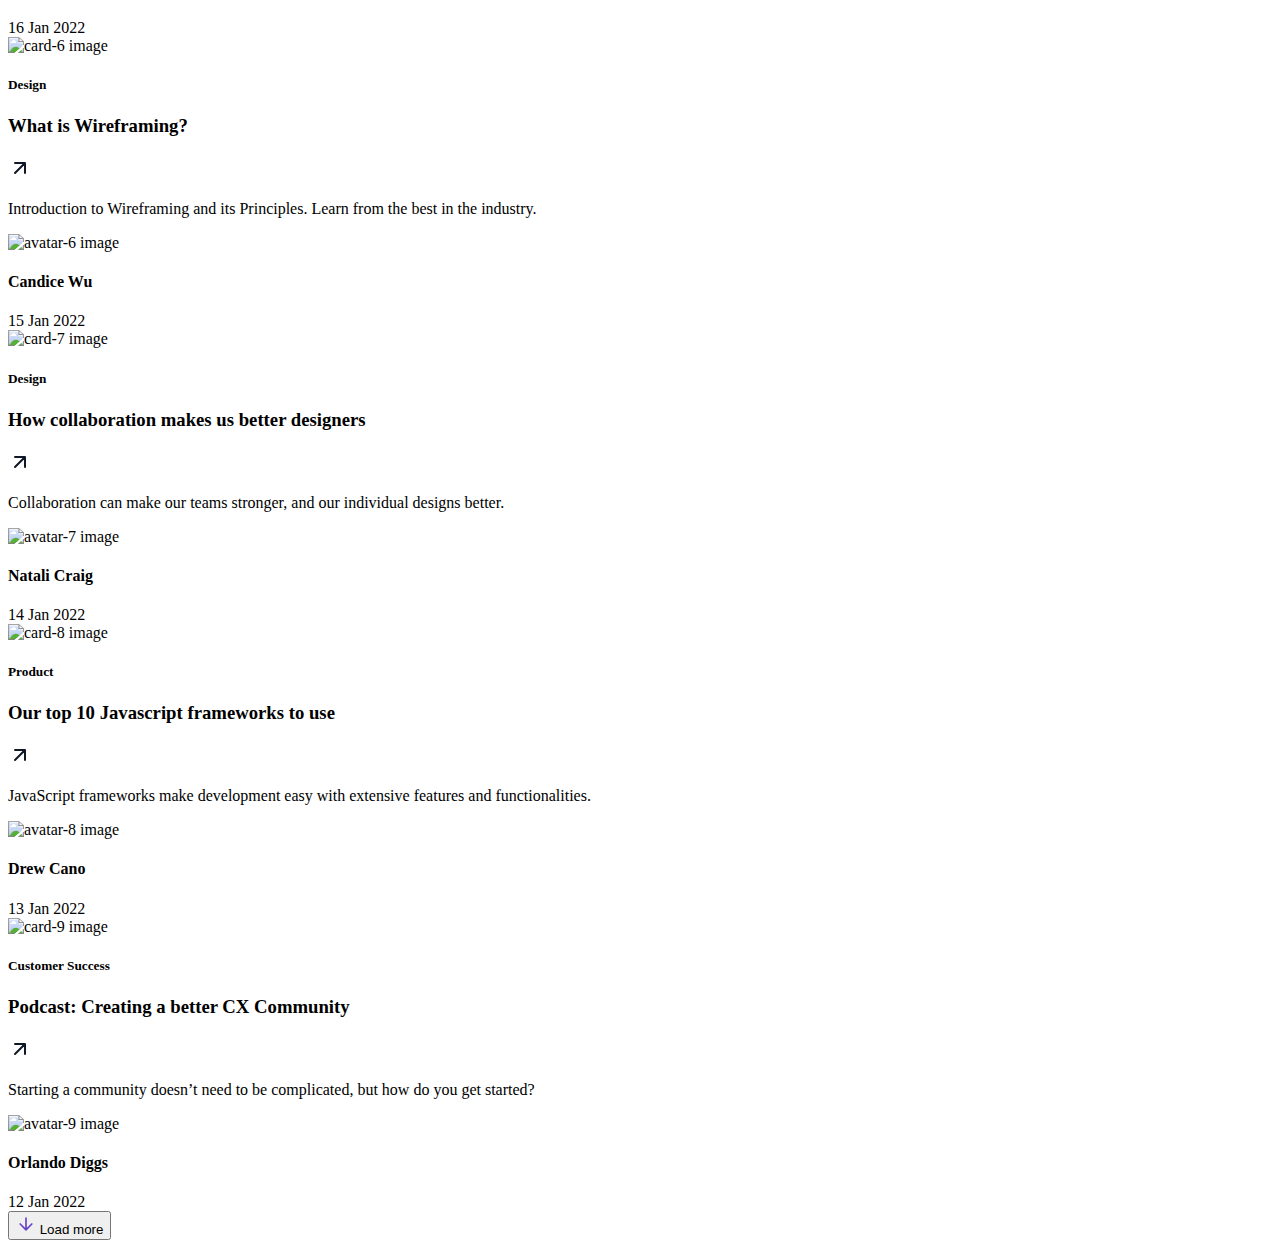
==== commit 96b551ca: "html: background-pattern not added" ====
--- a/index.html
+++ b/index.html
@@ -1,748 +1,385 @@
 <!DOCTYPE html>
 <html lang="en">
-  <head>
-    <!-- Plus Jakarta Sans Font -->
-    <link rel="preconnect" href="https://fonts.googleapis.com" />
-    <link rel="preconnect" href="https://fonts.gstatic.com" crossorigin />
-    <link
-      href="https://fonts.googleapis.com/css2?family=Plus+Jakarta+Sans:ital,wght@0,200..800;1,200..800&display=swap"
-      rel="stylesheet"
-    />
-
-    <meta charset="UTF-8" />
-    <meta name="viewport" content="width=device-width, initial-scale=1.0" />
-    <link rel="stylesheet" href="style.css" />
-    <link rel="stylesheet" href="main.css" />
-    <link rel="stylesheet" href="pricing.css" />
-    <title>Section 2</title>
-  </head>
-  <body>
-    <!-- Feature 9 section -->
-    <section>
-      <div class="f9-top">
-        <h2>Make every step user-centric</h2>
-        <p>Lorem ipsum dolor sit amet, consectetur adipis elit</p>
-      </div>
-      <div class="f9-bottom">
-        <div class="f9-col">
-          <div class="card side-l">
-            <img src="./images/headphone.png" alt="" />
-            <h5>Support</h5>
-            <p>
-              Lorem ipsum dolor sit amet, consectetur adipis elit. Sit enim nec,
-              proin faucibus nibh et sagittis a. Lacinia purus ac amet.
-            </p>
-          </div>
-          <div class="card side-l">
-            <img src="./images/chart-bar-33 1.png" alt="" />
-            <h5>Sales</h5>
-            <p>
-              Lorem ipsum dolor sit amet, consectetur adipis elit. Sit enim nec,
-              proin faucibus nibh et sagittis a. Lacinia purus ac amet.
-            </p>
-          </div>
-          <div class="card">
-            <img src="./images/board-2 1.png" alt="" />
-            <h5>Onboarding</h5>
-            <p>
-              Lorem ipsum dolor sit amet, consectetur adipis elit. Sit enim nec,
-              proin faucibus nibh et sagittis a. Lacinia purus ac amet.
-            </p>
-          </div>
+
+<head>
+    <meta charset="UTF-8">
+    <meta name="viewport" content="width=device-width, initial-scale=1.0">
+    <title>Section 1</title>
+    <link rel="stylesheet" href="main.css">
+    <!-- google fonts: font-family: Inter -->
+    <link rel="preconnect" href="https://fonts.googleapis.com">
+    <link rel="preconnect" href="https://fonts.gstatic.com" crossorigin>
+    <link href="https://fonts.googleapis.com/css2?family=Inter:wght@200;300;400;500;600;700&display=swap"
+        rel="stylesheet">
+</head>
+
+<body>
+    <section class="container top-section">
+        <div class="content">
+            <div class="heading-and-support-text">
+                <div class="heading-and-badge">
+                    <div class="badge">
+                        <button>Our blog</button>
+                    </div>
+                    <h1 class="heading">Resources and insights</h1>
+                </div>
+                <p class="supporting-text">The latest industry news, interviews, technologies, and resources.</p>
+            </div>
+            <div class="input-field">
+                <div class="content">
+                    <svg class="search" xmlns="http://www.w3.org/2000/svg" width="20" height="20" viewBox="0 0 20 20"
+                        fill="none">
+                        <path
+                            d="M17.5 17.5L13.875 13.875M15.8333 9.16667C15.8333 12.8486 12.8486 15.8333 9.16667 15.8333C5.48477 15.8333 2.5 12.8486 2.5 9.16667C2.5 5.48477 5.48477 2.5 9.16667 2.5C12.8486 2.5 15.8333 5.48477 15.8333 9.16667Z"
+                            stroke="#667085" stroke-width="1.66667" stroke-linecap="round" stroke-linejoin="round" />
+                    </svg>
+                    <input type="text" placeholder="Search">
+                </div>
+
+                <!-- <div class="help-icon"> -->
+                <!-- insert help-icon svg -->
+                <!-- </div> -->
+            </div>
         </div>
-        <div class="f9-col2">
-          <div class="card side-l">
-            <img src="./images/product.png" alt="" />
-            <h5>Product</h5>
-            <p>
-              Lorem ipsum dolor sit amet, consectetur adipis elit. Sit enim nec,
-              proin faucibus nibh et sagittis a. Lacinia purus ac amet.
-            </p>
-          </div>
-          <div class="card side-l">
-            <img src="./images/quality.png" alt="" />
-            <h5>Quality</h5>
-            <p>
-              Lorem ipsum dolor sit amet, consectetur adipis elit. Sit enim nec,
-              proin faucibus nibh et sagittis a. Lacinia purus ac amet.
-            </p>
-          </div>
-          <div class="card">
-            <img src="./images/result.png" alt="" />
-            <h5>Result</h5>
-            <p>
-              Lorem ipsum dolor sit amet, consectetur adipis elit. Sit enim nec,
-              proin faucibus nibh et sagittis a. Lacinia purus ac amet.
-            </p>
-          </div>
+
+        <!-- use svgs or background-images??? -->
+        <div class="background-pattern">
+            <!-- <svg class="background" xmlns="http://www.w3.org/2000/svg" width="1440" height="420" viewBox="0 0 1440 420"
+                fill="none">
+                <g filter="url(#filter0_b_3082_223)">
+                    <path d="M-480 0H1920V119.556L-480 419.555V0Z" fill="#F9F5FF" />
+                </g>
+                <defs>
+                    <filter id="filter0_b_3082_223" x="-591.111" y="-111.111" width="2622.22" height="641.778"
+                        filterUnits="userSpaceOnUse" color-interpolation-filters="sRGB">
+                        <feFlood flood-opacity="0" result="BackgroundImageFix" />
+                        <feGaussianBlur in="BackgroundImageFix" stdDeviation="55.5556" />
+                        <feComposite in2="SourceAlpha" operator="in" result="effect1_backgroundBlur_3082_223" />
+                        <feBlend mode="normal" in="SourceGraphic" in2="effect1_backgroundBlur_3082_223"
+                            result="shape" />
+                    </filter>
+                </defs>
+            </svg>
+
+            <svg class="right-band-3" xmlns="http://www.w3.org/2000/svg" width="120" height="131" viewBox="0 0 120 131"
+                fill="none">
+                <path d="M0 59.0055L466.667 0.65332V71.7644L0 130.117V59.0055Z" fill="#F4EBFF" />
+            </svg>
+
+            <svg class="right-band-2" xmlns="http://www.w3.org/2000/svg" width="600" height="157" viewBox="0 0 600 157"
+                fill="none">
+                <path d="M0 85.7869L680 0.444336V71.5555L0 156.898V85.7869Z" fill="#E9D7FE" />
+            </svg>
+
+            <svg class="right-band-1" xmlns="http://www.w3.org/2000/svg" width="423" height="130" viewBox="0 0 423 130"
+                fill="none">
+                <path d="M0.777344 58.3522L467.444 0V71.1111L0.777344 129.463V58.3522Z" fill="#D6BBFB" />
+            </svg>
+
+            <svg class="left-band-1" xmlns="http://www.w3.org/2000/svg" width="387" height="130" viewBox="0 0 387 130"
+                fill="none">
+                <path d="M-80 58.4625L386.667 0.110352V71.2215L-80 129.574V58.4625Z" fill="#F4EBFF" />
+            </svg>
+
+            <svg class="left-band-2" xmlns="http://www.w3.org/2000/svg" width="218" height="130" viewBox="0 0 218 130"
+                fill="none">
+                <path d="M-248.889 58.672L217.778 0.319824V71.4309L-248.889 129.783V58.672Z" fill="#D6BBFB" />
+            </svg>
+        </div> -->
+
+        <!-- <div class="background"></div>
+        <div class="right-band-3"></div>
+        <div class="right-band-2"></div>
+        <div class="right-band-1"></div>
+        <div class="left-band-1"></div>
+        <div class="left-band-2"></div> -->
+
+    </section>
+
+    <section class="container cards-section">
+        <div class="content">
+            <div class="row">
+                <div class="card">
+                    <img src="./images/card-images/card-1.png" alt="card-1 image">
+                    <div class="card-content">
+                        <div class="heading-and-subheading">
+                            <h5 class="sub-heading">Design</h5>
+                            <div class="heading-and-text">
+                                <div class="heading-and-icon">
+                                    <h3 class="heading">UX review presentations</h3>
+                                    <div class="icon-wrap">
+                                        <svg class="icon" xmlns="http://www.w3.org/2000/svg" width="24" height="24"
+                                            viewBox="0 0 24 24" fill="none">
+                                            <path d="M7 17L17 7M17 7H7M17 7V17" stroke="#101828" stroke-width="2"
+                                                stroke-linecap="round" stroke-linejoin="round" />
+                                        </svg>
+                                    </div>
+                                </div>
+                                <p class="supporting-text">How do you create compelling presentations that wow your
+                                    colleagues and impress your managers?</p>
+                            </div>
+                        </div>
+                        <div class="avatar-label-group">
+                            <img src="./images/avatars/avatar-1.png" alt="avatar-1 image">
+                            <div class="text-and-supporting-text">
+                                <h4 class="text">Olivia Rhye</h4>
+                                <span class="supporting-text">20 Jan 2022</span>
+                            </div>
+                        </div>
+                    </div>
+                </div>
+
+                <div class="card">
+                    <img src="./images/card-images/card-2.png" alt="card-2 image">
+                    <div class="card-content">
+                        <div class="heading-and-subheading">
+                            <h5 class="sub-heading">Product</h5>
+                            <div class="heading-and-text">
+                                <div class="heading-and-icon">
+                                    <h3 class="heading">Migrating to Linear 101</h3>
+                                    <svg class="icon" xmlns="http://www.w3.org/2000/svg" width="24" height="24"
+                                        viewBox="0 0 24 24" fill="none">
+                                        <path d="M7 17L17 7M17 7H7M17 7V17" stroke="#101828" stroke-width="2"
+                                            stroke-linecap="round" stroke-linejoin="round" />
+                                    </svg>
+                                </div>
+                                <p class="supporting-text">Linear helps streamline software projects, sprints,
+                                    tasks,
+                                    and bug tracking. Here’s how to get started.</p>
+                            </div>
+                        </div>
+                        <div class="avatar-label-group">
+                            <img src="./images/avatars/avatar-2.png" alt="avatar-2 image">
+                            <div class="text-and-supporting-text">
+                                <h4 class="text">Phoenix Baker</h4>
+                                <span class="supporting-text">19 Jan 2022</span>
+                            </div>
+                        </div>
+                    </div>
+                </div>
+
+                <div class="card">
+                    <img src="./images/card-images/card-3.png" alt="card-3 image">
+                    <div class="card-content">
+                        <div class="heading-and-subheading">
+                            <h5 class="sub-heading">Software Engineering</h5>
+                            <div class="heading-and-text">
+                                <div class="heading-and-icon">
+                                    <h3 class="heading">Building your API Stack</h3>
+                                    <svg class="icon" xmlns="http://www.w3.org/2000/svg" width="24" height="24"
+                                        viewBox="0 0 24 24" fill="none">
+                                        <path d="M7 17L17 7M17 7H7M17 7V17" stroke="#101828" stroke-width="2"
+                                            stroke-linecap="round" stroke-linejoin="round" />
+                                    </svg>
+                                </div>
+                                <p class="supporting-text">The rise of RESTful APIs has been met by a rise in tools
+                                    for
+                                    creating, testing, and managing them.</p>
+                            </div>
+                        </div>
+                        <div class="avatar-label-group">
+                            <img src="./images/avatars/avatar-3.png" alt="avatar-3 image">
+                            <div class="text-and-supporting-text">
+                                <h4 class="text">Lana Steiner</h4>
+                                <span class="supporting-text">18 Jan 2022</span>
+                            </div>
+                        </div>
+                    </div>
+                </div>
+            </div>
+
+            <div class="row">
+                <div class="card">
+                    <img src="./images/card-images/card-4.png" alt="card-4 image">
+                    <div class="card-content">
+                        <div class="heading-and-subheading">
+                            <h5 class="sub-heading">Management</h5>
+                            <div class="heading-and-text">
+                                <div class="heading-and-icon">
+                                    <h3 class="heading">Bill Walsh leadership lessons</h3>
+                                    <svg class="icon" xmlns="http://www.w3.org/2000/svg" width="24" height="24"
+                                        viewBox="0 0 24 24" fill="none">
+                                        <path d="M7 17L17 7M17 7H7M17 7V17" stroke="#101828" stroke-width="2"
+                                            stroke-linecap="round" stroke-linejoin="round" />
+                                    </svg>
+                                </div>
+                                <p class="supporting-text">Like to know the secrets of transforming a 2-14 team into
+                                    a
+                                    3x Super Bowl winning Dynasty?</p>
+                            </div>
+                        </div>
+                        <div class="avatar-label-group">
+                            <img src="./images/avatars/avatar-4.png" alt="avatar-4 image">
+                            <div class="text-and-supporting-text">
+                                <h4 class="text">Alec Whitten</h4>
+                                <span class="supporting-text">17 Jan 2022</span>
+                            </div>
+                        </div>
+                    </div>
+                </div>
+
+                <div class="card">
+                    <img src="./images/card-images/card-5.png" alt="card-5 image">
+                    <div class="card-content">
+                        <div class="heading-and-subheading">
+                            <h5 class="sub-heading">Product</h5>
+                            <div class="heading-and-text">
+                                <div class="heading-and-icon">
+                                    <h3 class="heading">PM mental models</h3>
+                                    <svg class="icon" xmlns="http://www.w3.org/2000/svg" width="24" height="24"
+                                        viewBox="0 0 24 24" fill="none">
+                                        <path d="M7 17L17 7M17 7H7M17 7V17" stroke="#101828" stroke-width="2"
+                                            stroke-linecap="round" stroke-linejoin="round" />
+                                    </svg>
+                                </div>
+                                <p class="supporting-text">Mental models are simple expressions of complex processes
+                                    or
+                                    relationships.</p>
+                            </div>
+                        </div>
+                        <div class="avatar-label-group">
+                            <img src="./images/avatars/avatar-5.png" alt="avatar-5 image">
+                            <div class="text-and-supporting-text">
+                                <h4 class="text">Demi WIlkinson</h4>
+                                <span class="supporting-text">16 Jan 2022</span>
+                            </div>
+                        </div>
+                    </div>
+                </div>
+
+                <div class="card">
+                    <img src="./images/card-images/card-6.png" alt="card-6 image">
+                    <div class="card-content">
+                        <div class="heading-and-subheading">
+                            <h5 class="sub-heading">Design</h5>
+                            <div class="heading-and-text">
+                                <div class="heading-and-icon">
+                                    <h3 class="heading">What is Wireframing?</h3>
+                                    <svg class="icon" xmlns="http://www.w3.org/2000/svg" width="24" height="24"
+                                        viewBox="0 0 24 24" fill="none">
+                                        <path d="M7 17L17 7M17 7H7M17 7V17" stroke="#101828" stroke-width="2"
+                                            stroke-linecap="round" stroke-linejoin="round" />
+                                    </svg>
+                                </div>
+                                <p class="supporting-text">Introduction to Wireframing and its Principles. Learn
+                                    from
+                                    the best in the industry.</p>
+                            </div>
+                        </div>
+                        <div class="avatar-label-group">
+                            <img src="./images/avatars/avatar-6.png" alt="avatar-6 image">
+                            <div class="text-and-supporting-text">
+                                <h4 class="text">Candice Wu</h4>
+                                <span class="supporting-text">15 Jan 2022</span>
+                            </div>
+                        </div>
+                    </div>
+                </div>
+            </div>
+
+            <div class="row">
+                <div class="card">
+                    <img src="./images/card-images/card-7.png" alt="card-7 image">
+                    <div class="card-content">
+                        <div class="heading-and-subheading">
+                            <h5 class="sub-heading">Design</h5>
+                            <div class="heading-and-text">
+                                <div class="heading-and-icon">
+                                    <h3 class="heading">How collaboration makes us better designers</h3>
+                                    <svg class="icon" xmlns="http://www.w3.org/2000/svg" width="24" height="24"
+                                        viewBox="0 0 24 24" fill="none">
+                                        <path d="M7 17L17 7M17 7H7M17 7V17" stroke="#101828" stroke-width="2"
+                                            stroke-linecap="round" stroke-linejoin="round" />
+                                    </svg>
+                                </div>
+                                <p class="supporting-text">Collaboration can make our teams stronger, and our
+                                    individual
+                                    designs better.</p>
+                            </div>
+                        </div>
+                        <div class="avatar-label-group">
+                            <img src="./images/avatars/avatar-7.png" alt="avatar-7 image">
+                            <div class="text-and-supporting-text">
+                                <h4 class="text">Natali Craig</h4>
+                                <span class="supporting-text">14 Jan 2022</span>
+                            </div>
+                        </div>
+                    </div>
+                </div>
+
+                <div class="card">
+                    <img src="./images/card-images/card-8.png" alt="card-8 image">
+                    <div class="card-content">
+                        <div class="heading-and-subheading">
+                            <h5 class="sub-heading">Product</h5>
+                            <div class="heading-and-text">
+                                <div class="heading-and-icon">
+                                    <h3 class="heading">Our top 10 Javascript frameworks to use</h3>
+                                    <svg class="icon" xmlns="http://www.w3.org/2000/svg" width="24" height="24"
+                                        viewBox="0 0 24 24" fill="none">
+                                        <path d="M7 17L17 7M17 7H7M17 7V17" stroke="#101828" stroke-width="2"
+                                            stroke-linecap="round" stroke-linejoin="round" />
+                                    </svg>
+                                </div>
+                                <p class="supporting-text">JavaScript frameworks make development easy with
+                                    extensive
+                                    features and functionalities.</p>
+                            </div>
+                        </div>
+                        <div class="avatar-label-group">
+                            <img src="./images/avatars/avatar-8.png" alt="avatar-8 image">
+                            <div class="text-and-supporting-text">
+                                <h4 class="text">Drew Cano</h4>
+                                <span class="supporting-text">13 Jan 2022</span>
+                            </div>
+                        </div>
+                    </div>
+                </div>
+
+                <div class="card">
+                    <img src="./images/card-images/card-9.png" alt="card-9 image">
+                    <div class="card-content">
+                        <div class="heading-and-subheading">
+                            <h5 class="sub-heading">Customer Success</h5>
+                            <div class="heading-and-text">
+                                <div class="heading-and-icon">
+                                    <h3 class="heading">Podcast: Creating a better CX Community</h3>
+                                    <svg class="icon" xmlns="http://www.w3.org/2000/svg" width="24" height="24"
+                                        viewBox="0 0 24 24" fill="none">
+                                        <path d="M7 17L17 7M17 7H7M17 7V17" stroke="#101828" stroke-width="2"
+                                            stroke-linecap="round" stroke-linejoin="round" />
+                                    </svg>
+                                </div>
+                                <p class="supporting-text">Starting a community doesn’t need to be complicated, but
+                                    how
+                                    do you get started?</p>
+                            </div>
+                        </div>
+                        <div class="avatar-label-group">
+                            <img src="./images/avatars/avatar-9.png" alt="avatar-9 image">
+                            <div class="text-and-supporting-text">
+                                <h4 class="text">Orlando Diggs</h4>
+                                <span class="supporting-text">12 Jan 2022</span>
+                            </div>
+                        </div>
+                    </div>
+                </div>
+            </div>
         </div>
-      </div>
+
+        <div class="action">
+            <button>
+                <svg class="arrow-down" xmlns="http://www.w3.org/2000/svg" width="20" height="20" viewBox="0 0 20 20"
+                    fill="none">
+                    <path d="M9.99996 4.16663V15.8333M9.99996 15.8333L15.8333 9.99996M9.99996 15.8333L4.16663 9.99996"
+                        stroke="#6941C6" stroke-width="1.67" stroke-linecap="round" stroke-linejoin="round" />
+                </svg>
+
+                <span class="text">Load more</span>
+            </button>
+        </div>
     </section>
 
-    <section>
-      <div class="pricing">
-        <div class="title">
-          <div class="frame-80">
-            <p>Powerful features for <br /><span>powerful creators</span></p>
-            <p>Choose a plan thats right for you</p>
-          </div>
-          <div class="frame-79">
-            <p>Pay Monthly</p>
-            <svg
-              xmlns="http://www.w3.org/2000/svg"
-              width="44"
-              height="24"
-              viewBox="0 0 44 24"
-              fill="none"
-            >
-              <rect
-                width="44"
-                height="24"
-                rx="12"
-                fill="#040921"
-                fill-opacity="0.32"
-              />
-              <rect x="2" y="2" width="20" height="20" rx="10" fill="white" />
-            </svg>
-            <p>Pay Yearly</p>
-          </div>
-          <div class="group">
-            <img src="./images/Arrow 2.png" alt="" />
-            <!-- <svg
-              xmlns="http://www.w3.org/2000/svg"
-              width="107"
-              height="88"
-              viewBox="0 0 107 88"
-              fill="none"
-            >
-              <path
-                d="M95.4464 61.5977C83.1573 64.6614 68.4838 65.2435 57.6839 57.5062C50.7821 52.5616 47.1171 42.563 49.6965 34.4474C52.1325 26.7828 57.8212 20.0484 66.3458 20.2537C70.7891 20.3607 74.6202 22.405 75.4291 27.0843C76.6648 34.2331 69.5332 41.6311 63.863 44.7407C46.1673 54.4454 21.1341 53.9054 4.27692 42.6409"
-                stroke="#1D4ED8"
-                stroke-width="3"
-                stroke-linecap="round"
-              />
-              <path
-                d="M11.7068 55.8447C9.64482 52.9634 5.14208 46.2418 3.62681 42.4054"
-                stroke="#1D4ED8"
-                stroke-width="3"
-                stroke-linecap="round"
-              />
-              <path
-                d="M3.62689 42.4058C7.13954 41.9423 15.1239 40.6365 18.9603 39.1212"
-                stroke="#1D4ED8"
-                stroke-width="3"
-                stroke-linecap="round"
-              />
-            </svg> -->
-            <span>Save 25%</span>
-          </div>
-        </div>
-        <div class="plans">
-          <div class="free">
-            <div class="price-container">
-              <div class="header">
-                <p>Freebie</p>
-                <p>
-                  Ideal for individuals who need quick access to basic features.
-                </p>
-              </div>
-              <div class="price">
-                <div class="pricess">
-                  <p>$0</p>
-                  <p>/ Month</p>
-                </div>
-                <div class="cta">
-                  <p>Get Started Now</p>
-                </div>
-              </div>
-            </div>
-            <div class="bottom">
-              <div class="feature">
-                <div class="frame">
-                  <svg
-                    xmlns="http://www.w3.org/2000/svg"
-                    width="16"
-                    height="16"
-                    viewBox="0 0 16 16"
-                    fill="none"
-                  >
-                    <path
-                      fill-rule="evenodd"
-                      clip-rule="evenodd"
-                      d="M13.8162 4.20701C14.0701 4.47369 14.0597 4.89568 13.793 5.14954L6.08929 12.4829C5.95773 12.6081 5.78078 12.6742 5.59933 12.666C5.41788 12.6577 5.24766 12.5758 5.12803 12.4391L2.16506 9.05451C1.92254 8.77747 1.95052 8.35629 2.22755 8.11377C2.50459 7.87125 2.92577 7.89923 3.16829 8.17626L5.67342 11.0379L12.8737 4.1838C13.1404 3.92994 13.5624 3.94033 13.8162 4.20701Z"
-                      fill="#1D4ED8"
-                    />
-                  </svg>
-                </div>
-                <p>20,000+ of PNG & SVG graphics</p>
-              </div>
-              <div class="feature">
-                <div class="frame">
-                  <svg
-                    xmlns="http://www.w3.org/2000/svg"
-                    width="16"
-                    height="16"
-                    viewBox="0 0 16 16"
-                    fill="none"
-                  >
-                    <path
-                      fill-rule="evenodd"
-                      clip-rule="evenodd"
-                      d="M13.8162 4.20701C14.0701 4.47369 14.0597 4.89568 13.793 5.14954L6.08929 12.4829C5.95773 12.6081 5.78078 12.6742 5.59933 12.666C5.41788 12.6577 5.24766 12.5758 5.12803 12.4391L2.16506 9.05451C1.92254 8.77747 1.95052 8.35629 2.22755 8.11377C2.50459 7.87125 2.92577 7.89923 3.16829 8.17626L5.67342 11.0379L12.8737 4.1838C13.1404 3.92994 13.5624 3.94033 13.8162 4.20701Z"
-                      fill="#1D4ED8"
-                    />
-                  </svg>
-                </div>
-                <p>Access to 100 million stock images</p>
-              </div>
-              <div class="feature">
-                <div class="frame">
-                  <svg
-                    xmlns="http://www.w3.org/2000/svg"
-                    width="16"
-                    height="16"
-                    viewBox="0 0 16 16"
-                    fill="none"
-                  >
-                    <path
-                      d="M12.2422 12.2426C12.5025 11.9822 12.5025 11.5601 12.2422 11.2997L8.94281 8.00037L12.2431 4.70009C12.5034 4.43974 12.5034 4.01763 12.2431 3.75728C11.9827 3.49693 11.5606 3.49693 11.3003 3.75728L8 7.05756L4.69972 3.75727C4.43937 3.49692 4.01726 3.49692 3.75691 3.75727C3.49656 4.01762 3.49656 4.43973 3.75691 4.70008L7.05719 8.00037L3.75781 11.2997C3.49746 11.5601 3.49746 11.9822 3.75781 12.2426C4.01816 12.5029 4.44027 12.5029 4.70062 12.2426L8 8.94318L11.2994 12.2426C11.5597 12.5029 11.9818 12.5029 12.2422 12.2426Z"
-                      fill="#191D23"
-                    />
-                  </svg>
-                </div>
-                <p>Upload custom icons and fonts</p>
-              </div>
-              <div class="feature">
-                <div class="frame">
-                  <svg
-                    xmlns="http://www.w3.org/2000/svg"
-                    width="16"
-                    height="16"
-                    viewBox="0 0 16 16"
-                    fill="none"
-                  >
-                    <path
-                      d="M12.2422 12.2426C12.5025 11.9822 12.5025 11.5601 12.2422 11.2997L8.94281 8.00037L12.2431 4.70009C12.5034 4.43974 12.5034 4.01763 12.2431 3.75728C11.9827 3.49693 11.5606 3.49693 11.3003 3.75728L8 7.05756L4.69972 3.75727C4.43937 3.49692 4.01726 3.49692 3.75691 3.75727C3.49656 4.01762 3.49656 4.43973 3.75691 4.70008L7.05719 8.00037L3.75781 11.2997C3.49746 11.5601 3.49746 11.9822 3.75781 12.2426C4.01816 12.5029 4.44027 12.5029 4.70062 12.2426L8 8.94318L11.2994 12.2426C11.5597 12.5029 11.9818 12.5029 12.2422 12.2426Z"
-                      fill="#191D23"
-                    />
-                  </svg>
-                </div>
-                <p>Unlimited Sharing</p>
-              </div>
-              <div class="feature">
-                <div class="frame">
-                  <svg
-                    xmlns="http://www.w3.org/2000/svg"
-                    width="16"
-                    height="16"
-                    viewBox="0 0 16 16"
-                    fill="none"
-                  >
-                    <path
-                      d="M12.2422 12.2426C12.5025 11.9822 12.5025 11.5601 12.2422 11.2997L8.94281 8.00037L12.2431 4.70009C12.5034 4.43974 12.5034 4.01763 12.2431 3.75728C11.9827 3.49693 11.5606 3.49693 11.3003 3.75728L8 7.05756L4.69972 3.75727C4.43937 3.49692 4.01726 3.49692 3.75691 3.75727C3.49656 4.01762 3.49656 4.43973 3.75691 4.70008L7.05719 8.00037L3.75781 11.2997C3.49746 11.5601 3.49746 11.9822 3.75781 12.2426C4.01816 12.5029 4.44027 12.5029 4.70062 12.2426L8 8.94318L11.2994 12.2426C11.5597 12.5029 11.9818 12.5029 12.2422 12.2426Z"
-                      fill="#191D23"
-                    />
-                  </svg>
-                </div>
-                <p>Upload graphics & video in up to 4k</p>
-              </div>
-              <div class="feature">
-                <div class="frame">
-                  <svg
-                    xmlns="http://www.w3.org/2000/svg"
-                    width="16"
-                    height="16"
-                    viewBox="0 0 16 16"
-                    fill="none"
-                  >
-                    <path
-                      d="M12.2422 12.2426C12.5025 11.9822 12.5025 11.5601 12.2422 11.2997L8.94281 8.00037L12.2431 4.70009C12.5034 4.43974 12.5034 4.01763 12.2431 3.75728C11.9827 3.49693 11.5606 3.49693 11.3003 3.75728L8 7.05756L4.69972 3.75727C4.43937 3.49692 4.01726 3.49692 3.75691 3.75727C3.49656 4.01762 3.49656 4.43973 3.75691 4.70008L7.05719 8.00037L3.75781 11.2997C3.49746 11.5601 3.49746 11.9822 3.75781 12.2426C4.01816 12.5029 4.44027 12.5029 4.70062 12.2426L8 8.94318L11.2994 12.2426C11.5597 12.5029 11.9818 12.5029 12.2422 12.2426Z"
-                      fill="#191D23"
-                    />
-                  </svg>
-                </div>
-                <p>Unlimited Projects</p>
-              </div>
-              <div class="feature">
-                <div class="frame">
-                  <svg
-                    xmlns="http://www.w3.org/2000/svg"
-                    width="16"
-                    height="16"
-                    viewBox="0 0 16 16"
-                    fill="none"
-                  >
-                    <path
-                      d="M12.2422 12.2426C12.5025 11.9822 12.5025 11.5601 12.2422 11.2997L8.94281 8.00037L12.2431 4.70009C12.5034 4.43974 12.5034 4.01763 12.2431 3.75728C11.9827 3.49693 11.5606 3.49693 11.3003 3.75728L8 7.05756L4.69972 3.75727C4.43937 3.49692 4.01726 3.49692 3.75691 3.75727C3.49656 4.01762 3.49656 4.43973 3.75691 4.70008L7.05719 8.00037L3.75781 11.2997C3.49746 11.5601 3.49746 11.9822 3.75781 12.2426C4.01816 12.5029 4.44027 12.5029 4.70062 12.2426L8 8.94318L11.2994 12.2426C11.5597 12.5029 11.9818 12.5029 12.2422 12.2426Z"
-                      fill="#191D23"
-                    />
-                  </svg>
-                </div>
-                <p>Instant Access to our design system</p>
-              </div>
-              <div class="feature">
-                <div class="frame">
-                  <svg
-                    xmlns="http://www.w3.org/2000/svg"
-                    width="16"
-                    height="16"
-                    viewBox="0 0 16 16"
-                    fill="none"
-                  >
-                    <path
-                      d="M12.2422 12.2426C12.5025 11.9822 12.5025 11.5601 12.2422 11.2997L8.94281 8.00037L12.2431 4.70009C12.5034 4.43974 12.5034 4.01763 12.2431 3.75728C11.9827 3.49693 11.5606 3.49693 11.3003 3.75728L8 7.05756L4.69972 3.75727C4.43937 3.49692 4.01726 3.49692 3.75691 3.75727C3.49656 4.01762 3.49656 4.43973 3.75691 4.70008L7.05719 8.00037L3.75781 11.2997C3.49746 11.5601 3.49746 11.9822 3.75781 12.2426C4.01816 12.5029 4.44027 12.5029 4.70062 12.2426L8 8.94318L11.2994 12.2426C11.5597 12.5029 11.9818 12.5029 12.2422 12.2426Z"
-                      fill="#191D23"
-                    />
-                  </svg>
-                </div>
-                <p>Create teams to collaborate on designs</p>
-              </div>
-            </div>
-          </div>
-          <div class="free" id="bg-blue">
-            <div class="price-container">
-              <div class="header">
-                <p>Professional</p>
-                <p>
-                  Ideal for individuals who who need advanced features and tools
-                  for client work.
-                </p>
-              </div>
-              <div class="price">
-                <div class="pricess">
-                  <p>$25</p>
-                  <p>/ Month</p>
-                </div>
-                <div class="cta">
-                  <p>Get Started Now</p>
-                </div>
-              </div>
-            </div>
-            <div class="bottom">
-              <div class="feature">
-                <div class="frame">
-                  <svg
-                    xmlns="http://www.w3.org/2000/svg"
-                    width="16"
-                    height="16"
-                    viewBox="0 0 16 16"
-                    fill="none"
-                  >
-                    <path
-                      fill-rule="evenodd"
-                      clip-rule="evenodd"
-                      d="M13.8162 4.20701C14.0701 4.47369 14.0597 4.89568 13.793 5.14954L6.08929 12.4829C5.95773 12.6081 5.78078 12.6742 5.59933 12.666C5.41788 12.6577 5.24766 12.5758 5.12803 12.4391L2.16506 9.05451C1.92254 8.77747 1.95052 8.35629 2.22755 8.11377C2.50459 7.87125 2.92577 7.89923 3.16829 8.17626L5.67342 11.0379L12.8737 4.1838C13.1404 3.92994 13.5624 3.94033 13.8162 4.20701Z"
-                      fill="#173EAD"
-                    />
-                  </svg>
-                </div>
-                <p>20,000+ of PNG & SVG graphics</p>
-              </div>
-              <div class="feature">
-                <div class="frame">
-                  <svg
-                    xmlns="http://www.w3.org/2000/svg"
-                    width="16"
-                    height="16"
-                    viewBox="0 0 16 16"
-                    fill="none"
-                  >
-                    <path
-                      fill-rule="evenodd"
-                      clip-rule="evenodd"
-                      d="M13.8162 4.20701C14.0701 4.47369 14.0597 4.89568 13.793 5.14954L6.08929 12.4829C5.95773 12.6081 5.78078 12.6742 5.59933 12.666C5.41788 12.6577 5.24766 12.5758 5.12803 12.4391L2.16506 9.05451C1.92254 8.77747 1.95052 8.35629 2.22755 8.11377C2.50459 7.87125 2.92577 7.89923 3.16829 8.17626L5.67342 11.0379L12.8737 4.1838C13.1404 3.92994 13.5624 3.94033 13.8162 4.20701Z"
-                      fill="#173EAD"
-                    />
-                  </svg>
-                </div>
-                <p>Access to 100 million stock images</p>
-              </div>
-              <div class="feature">
-                <div class="frame">
-                  <svg
-                    xmlns="http://www.w3.org/2000/svg"
-                    width="16"
-                    height="16"
-                    viewBox="0 0 16 16"
-                    fill="none"
-                  >
-                    <path
-                      fill-rule="evenodd"
-                      clip-rule="evenodd"
-                      d="M13.8162 4.20701C14.0701 4.47369 14.0597 4.89568 13.793 5.14954L6.08929 12.4829C5.95773 12.6081 5.78078 12.6742 5.59933 12.666C5.41788 12.6577 5.24766 12.5758 5.12803 12.4391L2.16506 9.05451C1.92254 8.77747 1.95052 8.35629 2.22755 8.11377C2.50459 7.87125 2.92577 7.89923 3.16829 8.17626L5.67342 11.0379L12.8737 4.1838C13.1404 3.92994 13.5624 3.94033 13.8162 4.20701Z"
-                      fill="#173EAD"
-                    />
-                  </svg>
-                </div>
-                <p>Upload custom icons and fonts</p>
-              </div>
-              <div class="feature">
-                <div class="frame">
-                  <svg
-                    xmlns="http://www.w3.org/2000/svg"
-                    width="16"
-                    height="16"
-                    viewBox="0 0 16 16"
-                    fill="none"
-                  >
-                    <path
-                      fill-rule="evenodd"
-                      clip-rule="evenodd"
-                      d="M13.8162 4.20701C14.0701 4.47369 14.0597 4.89568 13.793 5.14954L6.08929 12.4829C5.95773 12.6081 5.78078 12.6742 5.59933 12.666C5.41788 12.6577 5.24766 12.5758 5.12803 12.4391L2.16506 9.05451C1.92254 8.77747 1.95052 8.35629 2.22755 8.11377C2.50459 7.87125 2.92577 7.89923 3.16829 8.17626L5.67342 11.0379L12.8737 4.1838C13.1404 3.92994 13.5624 3.94033 13.8162 4.20701Z"
-                      fill="#173EAD"
-                    />
-                  </svg>
-                </div>
-                <p>Unlimited Sharing</p>
-              </div>
-              <div class="feature">
-                <div class="frame">
-                  <svg
-                    xmlns="http://www.w3.org/2000/svg"
-                    width="16"
-                    height="16"
-                    viewBox="0 0 16 16"
-                    fill="none"
-                  >
-                    <path
-                      fill-rule="evenodd"
-                      clip-rule="evenodd"
-                      d="M13.8162 4.20701C14.0701 4.47369 14.0597 4.89568 13.793 5.14954L6.08929 12.4829C5.95773 12.6081 5.78078 12.6742 5.59933 12.666C5.41788 12.6577 5.24766 12.5758 5.12803 12.4391L2.16506 9.05451C1.92254 8.77747 1.95052 8.35629 2.22755 8.11377C2.50459 7.87125 2.92577 7.89923 3.16829 8.17626L5.67342 11.0379L12.8737 4.1838C13.1404 3.92994 13.5624 3.94033 13.8162 4.20701Z"
-                      fill="#173EAD"
-                    />
-                  </svg>
-                </div>
-                <p>Upload graphics & video in up to 4k</p>
-              </div>
-              <div class="feature">
-                <div class="frame">
-                  <svg
-                    xmlns="http://www.w3.org/2000/svg"
-                    width="16"
-                    height="16"
-                    viewBox="0 0 16 16"
-                    fill="none"
-                  >
-                    <path
-                      fill-rule="evenodd"
-                      clip-rule="evenodd"
-                      d="M13.8162 4.20701C14.0701 4.47369 14.0597 4.89568 13.793 5.14954L6.08929 12.4829C5.95773 12.6081 5.78078 12.6742 5.59933 12.666C5.41788 12.6577 5.24766 12.5758 5.12803 12.4391L2.16506 9.05451C1.92254 8.77747 1.95052 8.35629 2.22755 8.11377C2.50459 7.87125 2.92577 7.89923 3.16829 8.17626L5.67342 11.0379L12.8737 4.1838C13.1404 3.92994 13.5624 3.94033 13.8162 4.20701Z"
-                      fill="#173EAD"
-                    />
-                  </svg>
-                </div>
-                <p>Unlimited Projects</p>
-              </div>
-              <div class="feature">
-                <div class="frame">
-                  <svg
-                    xmlns="http://www.w3.org/2000/svg"
-                    width="16"
-                    height="16"
-                    viewBox="0 0 16 16"
-                    fill="none"
-                  >
-                    <path
-                      d="M12.2422 12.2426C12.5025 11.9822 12.5025 11.5601 12.2422 11.2997L8.94281 8.00037L12.2431 4.70009C12.5034 4.43974 12.5034 4.01763 12.2431 3.75728C11.9827 3.49693 11.5606 3.49693 11.3003 3.75728L8 7.05756L4.69972 3.75727C4.43937 3.49692 4.01726 3.49692 3.75691 3.75727C3.49656 4.01762 3.49656 4.43973 3.75691 4.70008L7.05719 8.00037L3.75781 11.2997C3.49746 11.5601 3.49746 11.9822 3.75781 12.2426C4.01816 12.5029 4.44027 12.5029 4.70062 12.2426L8 8.94318L11.2994 12.2426C11.5597 12.5029 11.9818 12.5029 12.2422 12.2426Z"
-                      fill="#191D23"
-                    />
-                  </svg>
-                </div>
-                <p>Instant Access to our design system</p>
-              </div>
-              <div class="feature">
-                <div class="frame">
-                  <svg
-                    xmlns="http://www.w3.org/2000/svg"
-                    width="16"
-                    height="16"
-                    viewBox="0 0 16 16"
-                    fill="none"
-                  >
-                    <path
-                      d="M12.2422 12.2426C12.5025 11.9822 12.5025 11.5601 12.2422 11.2997L8.94281 8.00037L12.2431 4.70009C12.5034 4.43974 12.5034 4.01763 12.2431 3.75728C11.9827 3.49693 11.5606 3.49693 11.3003 3.75728L8 7.05756L4.69972 3.75727C4.43937 3.49692 4.01726 3.49692 3.75691 3.75727C3.49656 4.01762 3.49656 4.43973 3.75691 4.70008L7.05719 8.00037L3.75781 11.2997C3.49746 11.5601 3.49746 11.9822 3.75781 12.2426C4.01816 12.5029 4.44027 12.5029 4.70062 12.2426L8 8.94318L11.2994 12.2426C11.5597 12.5029 11.9818 12.5029 12.2422 12.2426Z"
-                      fill="#191D23"
-                    />
-                  </svg>
-                </div>
-                <p>Create teams to collaborate on designs</p>
-              </div>
-            </div>
-          </div>
-          <div class="free">
-            <div class="price-container">
-              <div class="header">
-                <p>Enterprise</p>
-                <p>
-                  Ideal for businesses who need personalized services and
-                  security for large teams.
-                </p>
-              </div>
-              <div class="price">
-                <div class="pricess">
-                  <p>$100</p>
-                  <p>/ Month</p>
-                </div>
-                <div class="cta">
-                  <p>Get Started Now</p>
-                </div>
-              </div>
-            </div>
-            <div class="bottom">
-              <div class="feature">
-                <div class="frame">
-                  <svg
-                    xmlns="http://www.w3.org/2000/svg"
-                    width="16"
-                    height="16"
-                    viewBox="0 0 16 16"
-                    fill="none"
-                  >
-                    <path
-                      fill-rule="evenodd"
-                      clip-rule="evenodd"
-                      d="M13.8162 4.20701C14.0701 4.47369 14.0597 4.89568 13.793 5.14954L6.08929 12.4829C5.95773 12.6081 5.78078 12.6742 5.59933 12.666C5.41788 12.6577 5.24766 12.5758 5.12803 12.4391L2.16506 9.05451C1.92254 8.77747 1.95052 8.35629 2.22755 8.11377C2.50459 7.87125 2.92577 7.89923 3.16829 8.17626L5.67342 11.0379L12.8737 4.1838C13.1404 3.92994 13.5624 3.94033 13.8162 4.20701Z"
-                      fill="#1D4ED8"
-                    />
-                  </svg>
-                </div>
-                <p>20,000+ of PNG & SVG graphics</p>
-              </div>
-              <div class="feature">
-                <div class="frame">
-                  <svg
-                    xmlns="http://www.w3.org/2000/svg"
-                    width="16"
-                    height="16"
-                    viewBox="0 0 16 16"
-                    fill="none"
-                  >
-                    <path
-                      fill-rule="evenodd"
-                      clip-rule="evenodd"
-                      d="M13.8162 4.20701C14.0701 4.47369 14.0597 4.89568 13.793 5.14954L6.08929 12.4829C5.95773 12.6081 5.78078 12.6742 5.59933 12.666C5.41788 12.6577 5.24766 12.5758 5.12803 12.4391L2.16506 9.05451C1.92254 8.77747 1.95052 8.35629 2.22755 8.11377C2.50459 7.87125 2.92577 7.89923 3.16829 8.17626L5.67342 11.0379L12.8737 4.1838C13.1404 3.92994 13.5624 3.94033 13.8162 4.20701Z"
-                      fill="#1D4ED8"
-                    />
-                  </svg>
-                </div>
-                <p>Access to 100 million stock images</p>
-              </div>
-              <div class="feature">
-                <div class="frame">
-                  <svg
-                    xmlns="http://www.w3.org/2000/svg"
-                    width="16"
-                    height="16"
-                    viewBox="0 0 16 16"
-                    fill="none"
-                  >
-                    <path
-                      fill-rule="evenodd"
-                      clip-rule="evenodd"
-                      d="M13.8162 4.20701C14.0701 4.47369 14.0597 4.89568 13.793 5.14954L6.08929 12.4829C5.95773 12.6081 5.78078 12.6742 5.59933 12.666C5.41788 12.6577 5.24766 12.5758 5.12803 12.4391L2.16506 9.05451C1.92254 8.77747 1.95052 8.35629 2.22755 8.11377C2.50459 7.87125 2.92577 7.89923 3.16829 8.17626L5.67342 11.0379L12.8737 4.1838C13.1404 3.92994 13.5624 3.94033 13.8162 4.20701Z"
-                      fill="#1D4ED8"
-                    />
-                  </svg>
-                </div>
-                <p>Upload custom icons and fonts</p>
-              </div>
-              <div class="feature">
-                <div class="frame">
-                  <svg
-                    xmlns="http://www.w3.org/2000/svg"
-                    width="16"
-                    height="16"
-                    viewBox="0 0 16 16"
-                    fill="none"
-                  >
-                    <path
-                      fill-rule="evenodd"
-                      clip-rule="evenodd"
-                      d="M13.8162 4.20701C14.0701 4.47369 14.0597 4.89568 13.793 5.14954L6.08929 12.4829C5.95773 12.6081 5.78078 12.6742 5.59933 12.666C5.41788 12.6577 5.24766 12.5758 5.12803 12.4391L2.16506 9.05451C1.92254 8.77747 1.95052 8.35629 2.22755 8.11377C2.50459 7.87125 2.92577 7.89923 3.16829 8.17626L5.67342 11.0379L12.8737 4.1838C13.1404 3.92994 13.5624 3.94033 13.8162 4.20701Z"
-                      fill="#1D4ED8"
-                    />
-                  </svg>
-                </div>
-                <p>Unlimited Sharing</p>
-              </div>
-              <div class="feature">
-                <div class="frame">
-                  <svg
-                    xmlns="http://www.w3.org/2000/svg"
-                    width="16"
-                    height="16"
-                    viewBox="0 0 16 16"
-                    fill="none"
-                  >
-                    <path
-                      fill-rule="evenodd"
-                      clip-rule="evenodd"
-                      d="M13.8162 4.20701C14.0701 4.47369 14.0597 4.89568 13.793 5.14954L6.08929 12.4829C5.95773 12.6081 5.78078 12.6742 5.59933 12.666C5.41788 12.6577 5.24766 12.5758 5.12803 12.4391L2.16506 9.05451C1.92254 8.77747 1.95052 8.35629 2.22755 8.11377C2.50459 7.87125 2.92577 7.89923 3.16829 8.17626L5.67342 11.0379L12.8737 4.1838C13.1404 3.92994 13.5624 3.94033 13.8162 4.20701Z"
-                      fill="#1D4ED8"
-                    />
-                  </svg>
-                </div>
-                <p>Upload graphics & video in up to 4k</p>
-              </div>
-              <div class="feature">
-                <div class="frame">
-                  <svg
-                    xmlns="http://www.w3.org/2000/svg"
-                    width="16"
-                    height="16"
-                    viewBox="0 0 16 16"
-                    fill="none"
-                  >
-                    <path
-                      fill-rule="evenodd"
-                      clip-rule="evenodd"
-                      d="M13.8162 4.20701C14.0701 4.47369 14.0597 4.89568 13.793 5.14954L6.08929 12.4829C5.95773 12.6081 5.78078 12.6742 5.59933 12.666C5.41788 12.6577 5.24766 12.5758 5.12803 12.4391L2.16506 9.05451C1.92254 8.77747 1.95052 8.35629 2.22755 8.11377C2.50459 7.87125 2.92577 7.89923 3.16829 8.17626L5.67342 11.0379L12.8737 4.1838C13.1404 3.92994 13.5624 3.94033 13.8162 4.20701Z"
-                      fill="#1D4ED8"
-                    />
-                  </svg>
-                </div>
-                <p>Unlimited Projects</p>
-              </div>
-              <div class="feature">
-                <div class="frame">
-                  <svg
-                    xmlns="http://www.w3.org/2000/svg"
-                    width="16"
-                    height="16"
-                    viewBox="0 0 16 16"
-                    fill="none"
-                  >
-                    <path
-                      fill-rule="evenodd"
-                      clip-rule="evenodd"
-                      d="M13.8162 4.20701C14.0701 4.47369 14.0597 4.89568 13.793 5.14954L6.08929 12.4829C5.95773 12.6081 5.78078 12.6742 5.59933 12.666C5.41788 12.6577 5.24766 12.5758 5.12803 12.4391L2.16506 9.05451C1.92254 8.77747 1.95052 8.35629 2.22755 8.11377C2.50459 7.87125 2.92577 7.89923 3.16829 8.17626L5.67342 11.0379L12.8737 4.1838C13.1404 3.92994 13.5624 3.94033 13.8162 4.20701Z"
-                      fill="#1D4ED8"
-                    />
-                  </svg>
-                </div>
-                <p>Instant Access to our design system</p>
-              </div>
-              <div class="feature">
-                <div class="frame">
-                  <svg
-                    xmlns="http://www.w3.org/2000/svg"
-                    width="16"
-                    height="16"
-                    viewBox="0 0 16 16"
-                    fill="none"
-                  >
-                    <path
-                      fill-rule="evenodd"
-                      clip-rule="evenodd"
-                      d="M13.8162 4.20701C14.0701 4.47369 14.0597 4.89568 13.793 5.14954L6.08929 12.4829C5.95773 12.6081 5.78078 12.6742 5.59933 12.666C5.41788 12.6577 5.24766 12.5758 5.12803 12.4391L2.16506 9.05451C1.92254 8.77747 1.95052 8.35629 2.22755 8.11377C2.50459 7.87125 2.92577 7.89923 3.16829 8.17626L5.67342 11.0379L12.8737 4.1838C13.1404 3.92994 13.5624 3.94033 13.8162 4.20701Z"
-                      fill="#1D4ED8"
-                    />
-                  </svg>
-                </div>
-                <p>Create teams to collaborate on designs</p>
-              </div>
-            </div>
-          </div>
-        </div>
-      </div>
-    </section>
-
-    <section>
-      <div class="container">
-        <div class="contentleft">
-          <h3>Never miss any task</h3>
-          <p>
-            Lorem ipsum dolor sit amet, consectetur adipis elit. Sit enim nec,
-            proin faucibus nibh et sagittis a. Lacinia purus ac amet
-            pellentesque aliquam enim.
-          </p>
-
-          <div class="button-wrap">
-            <button>
-              <p>Add First Task</p>
-            </button>
-            <div class="shadow-btn"></div>
-          </div>
-        </div>
-
-        <div class="feedback">
-          <div class="wrap">
-            <div class="top">
-              <svg
-                xmlns="http://www.w3.org/2000/svg"
-                width="44"
-                height="10"
-                viewBox="0 0 44 10"
-                fill="none"
-              >
-                <circle cx="5" cy="5" r="5" fill="#FF4444" />
-                <circle cx="22" cy="5" r="5" fill="#FDB241" />
-                <circle cx="39" cy="5" r="5" fill="#65D81F" />
-              </svg>
-            </div>
-            <div class="line"></div>
-
-            <p class="task">YOUR TASKS</p>
-
-            <div class="item-1">
-              <div class="info">
-                <div class="select"></div>
-                <div>
-                  <h5>Add chat box on Rareblocks landing</h5>
-                  <p>Dec 19, 2021 10:45AM</p>
-                </div>
-              </div>
-              <div class="img">
-                <img class="img-1A" src="./images/Ellipse 26.png" />
-                <img class="img-1B" src="./images/Ellipse 25.png" />
-                <img class="img-1C" src="./images/Ellipse 24.png" />
-              </div>
-            </div>
-
-            <div class="item-2">
-              <div class="info">
-                <div class="select"></div>
-                <div>
-                  <h5>Pricing page fixes</h5>
-                  <p>Dec 08, 2021 4:10 PM</p>
-                </div>
-              </div>
-              <div class="img">
-                <img class="img-2A" src="./images/boy A.png" />
-                <img class="img-2B" src="./images/boy B.png" />
-              </div>
-            </div>
-
-            <div class="item-3">
-              <div class="info">
-                <div class="select"></div>
-                <div>
-                  <h5>Update changelog on site</h5>
-                  <p>Dec 04, 2021 3:35 PM</p>
-                </div>
-              </div>
-              <div class="img">
-                <img class="img-3A" src="./images/Ellipse 24 (1).png" />
-              </div>
-            </div>
-
-            <div class="item-4">
-              <div class="info">
-                <div class="select"></div>
-                <div>
-                  <h5>Google analytics on app</h5>
-                  <p>Nov 27, 2021 11:10 AM</p>
-                </div>
-              </div>
-              <div class="img">
-                <img class="img-4A" src="./images/lady 1.png" />
-                <img class="img-4B" src="./images/lady 2.png" />
-              </div>
-            </div>
-          </div>
-          <div class="color-shadow"></div>
-        </div>
-      </div>
-    </section>
-  </body>
-</html>
+</body>
+
+</html>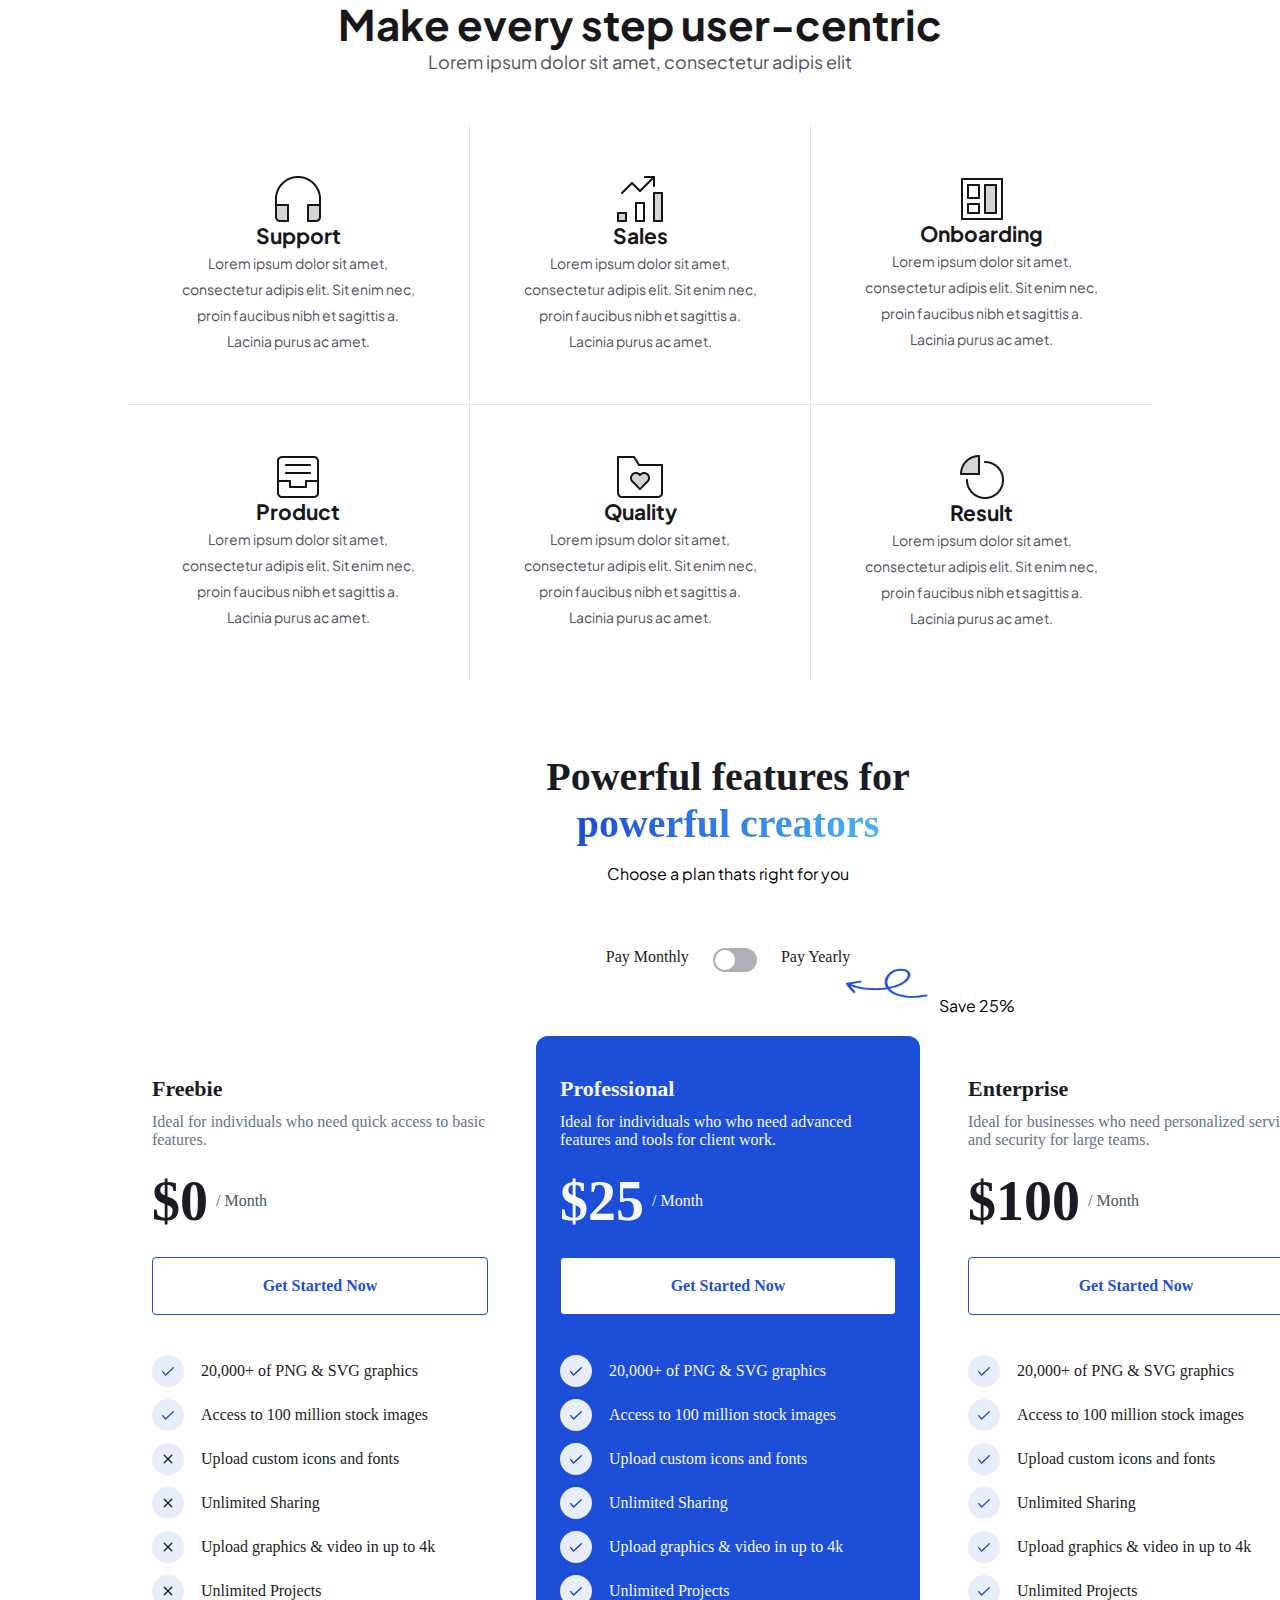
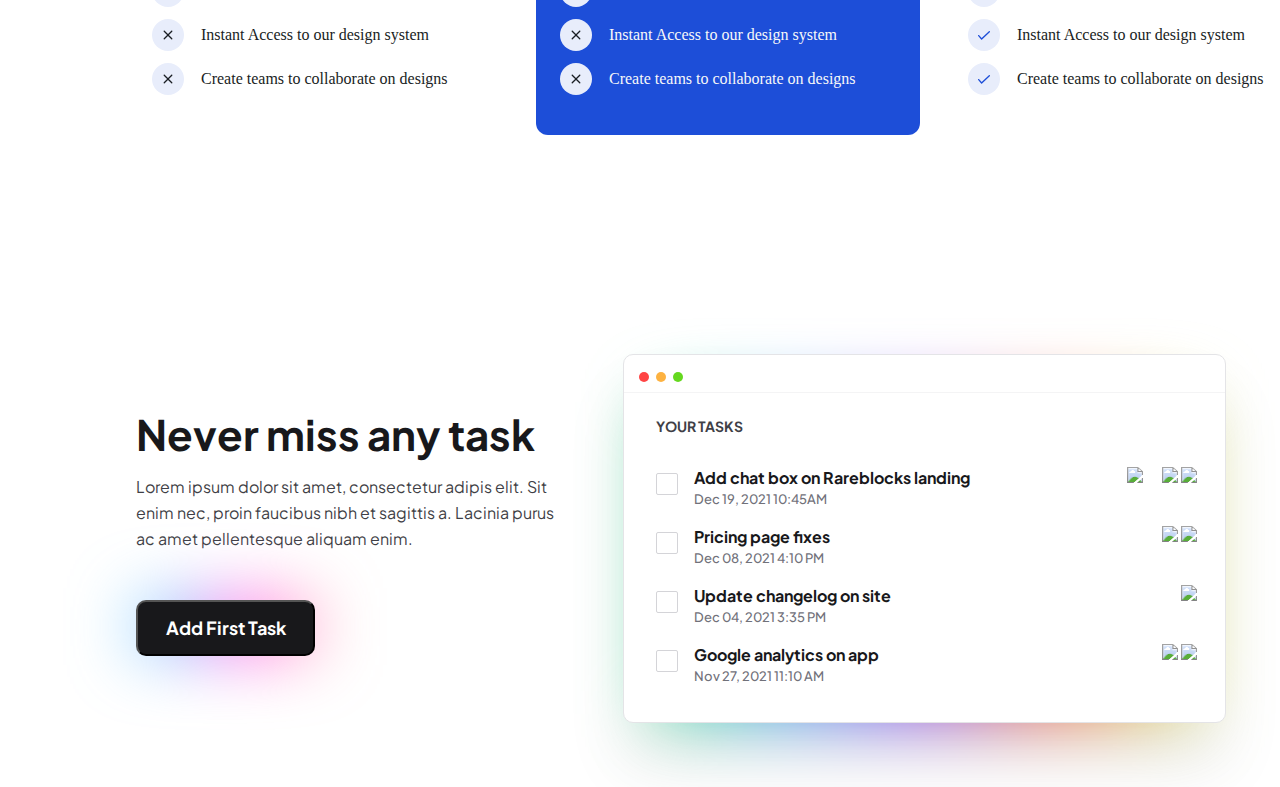
==== commit a601a309: "added tablet view to feature 2 of section 2" ====
--- a/index.html
+++ b/index.html
@@ -1,385 +1,722 @@
 <!DOCTYPE html>
 <html lang="en">
-
-<head>
-    <meta charset="UTF-8">
-    <meta name="viewport" content="width=device-width, initial-scale=1.0">
-    <title>Section 1</title>
-    <link rel="stylesheet" href="main.css">
-    <!-- google fonts: font-family: Inter -->
-    <link rel="preconnect" href="https://fonts.googleapis.com">
-    <link rel="preconnect" href="https://fonts.gstatic.com" crossorigin>
-    <link href="https://fonts.googleapis.com/css2?family=Inter:wght@200;300;400;500;600;700&display=swap"
-        rel="stylesheet">
-</head>
-
-<body>
-    <section class="container top-section">
-        <div class="content">
-            <div class="heading-and-support-text">
-                <div class="heading-and-badge">
-                    <div class="badge">
-                        <button>Our blog</button>
-                    </div>
-                    <h1 class="heading">Resources and insights</h1>
-                </div>
-                <p class="supporting-text">The latest industry news, interviews, technologies, and resources.</p>
-            </div>
-            <div class="input-field">
-                <div class="content">
-                    <svg class="search" xmlns="http://www.w3.org/2000/svg" width="20" height="20" viewBox="0 0 20 20"
-                        fill="none">
-                        <path
-                            d="M17.5 17.5L13.875 13.875M15.8333 9.16667C15.8333 12.8486 12.8486 15.8333 9.16667 15.8333C5.48477 15.8333 2.5 12.8486 2.5 9.16667C2.5 5.48477 5.48477 2.5 9.16667 2.5C12.8486 2.5 15.8333 5.48477 15.8333 9.16667Z"
-                            stroke="#667085" stroke-width="1.66667" stroke-linecap="round" stroke-linejoin="round" />
-                    </svg>
-                    <input type="text" placeholder="Search">
-                </div>
-
-                <!-- <div class="help-icon"> -->
-                <!-- insert help-icon svg -->
-                <!-- </div> -->
-            </div>
+  <head>
+    <!-- Plus Jakarta Sans Font -->
+    <link rel="preconnect" href="https://fonts.googleapis.com" />
+    <link rel="preconnect" href="https://fonts.gstatic.com" crossorigin />
+    <link
+      href="https://fonts.googleapis.com/css2?family=Plus+Jakarta+Sans:ital,wght@0,200..800;1,200..800&display=swap"
+      rel="stylesheet"
+    />
+
+    <meta charset="UTF-8" />
+    <meta name="viewport" content="width=device-width, initial-scale=1.0" />
+    <link rel="stylesheet" href="style.css" />
+    <link rel="stylesheet" href="main.css" />
+    <link rel="stylesheet" href="pricing.css" />
+    <title>Section 2</title>
+  </head>
+  <body>
+    <!-- Feature 9 section -->
+    <section>
+      <div class="f9-top">
+        <h2>Make every step user-centric</h2>
+        <p>Lorem ipsum dolor sit amet, consectetur adipis elit</p>
+      </div>
+      <div class="f9-bottom">
+        <div class="f9-col">
+          <div class="card side-l">
+            <img src="./images/headphone.png" alt="" />
+            <h5>Support</h5>
+            <p>
+              Lorem ipsum dolor sit amet, consectetur adipis elit. Sit enim nec,
+              proin faucibus nibh et sagittis a. Lacinia purus ac amet.
+            </p>
+          </div>
+          <div class="card side-l">
+            <img src="./images/chart-bar-33 1.png" alt="" />
+            <h5>Sales</h5>
+            <p>
+              Lorem ipsum dolor sit amet, consectetur adipis elit. Sit enim nec,
+              proin faucibus nibh et sagittis a. Lacinia purus ac amet.
+            </p>
+          </div>
+          <div class="card">
+            <img src="./images/board-2 1.png" alt="" />
+            <h5>Onboarding</h5>
+            <p>
+              Lorem ipsum dolor sit amet, consectetur adipis elit. Sit enim nec,
+              proin faucibus nibh et sagittis a. Lacinia purus ac amet.
+            </p>
+          </div>
         </div>
-
-        <!-- use svgs or background-images??? -->
-        <div class="background-pattern">
-            <!-- <svg class="background" xmlns="http://www.w3.org/2000/svg" width="1440" height="420" viewBox="0 0 1440 420"
-                fill="none">
-                <g filter="url(#filter0_b_3082_223)">
-                    <path d="M-480 0H1920V119.556L-480 419.555V0Z" fill="#F9F5FF" />
-                </g>
-                <defs>
-                    <filter id="filter0_b_3082_223" x="-591.111" y="-111.111" width="2622.22" height="641.778"
-                        filterUnits="userSpaceOnUse" color-interpolation-filters="sRGB">
-                        <feFlood flood-opacity="0" result="BackgroundImageFix" />
-                        <feGaussianBlur in="BackgroundImageFix" stdDeviation="55.5556" />
-                        <feComposite in2="SourceAlpha" operator="in" result="effect1_backgroundBlur_3082_223" />
-                        <feBlend mode="normal" in="SourceGraphic" in2="effect1_backgroundBlur_3082_223"
-                            result="shape" />
-                    </filter>
-                </defs>
+        <div class="f9-col2">
+          <div class="card side-l">
+            <img src="./images/product.png" alt="" />
+            <h5>Product</h5>
+            <p>
+              Lorem ipsum dolor sit amet, consectetur adipis elit. Sit enim nec,
+              proin faucibus nibh et sagittis a. Lacinia purus ac amet.
+            </p>
+          </div>
+          <div class="card side-l">
+            <img src="./images/quality.png" alt="" />
+            <h5>Quality</h5>
+            <p>
+              Lorem ipsum dolor sit amet, consectetur adipis elit. Sit enim nec,
+              proin faucibus nibh et sagittis a. Lacinia purus ac amet.
+            </p>
+          </div>
+          <div class="card">
+            <img src="./images/result.png" alt="" />
+            <h5>Result</h5>
+            <p>
+              Lorem ipsum dolor sit amet, consectetur adipis elit. Sit enim nec,
+              proin faucibus nibh et sagittis a. Lacinia purus ac amet.
+            </p>
+          </div>
+        </div>
+      </div>
+    </section>
+
+    <section>
+      <div class="pricing">
+        <div class="title">
+          <div class="frame-80">
+            <p>Powerful features for <br /><span>powerful creators</span></p>
+            <p>Choose a plan thats right for you</p>
+          </div>
+          <div class="frame-79">
+            <p>Pay Monthly</p>
+            <svg
+              xmlns="http://www.w3.org/2000/svg"
+              width="44"
+              height="24"
+              viewBox="0 0 44 24"
+              fill="none"
+            >
+              <rect
+                width="44"
+                height="24"
+                rx="12"
+                fill="#040921"
+                fill-opacity="0.32"
+              />
+              <rect x="2" y="2" width="20" height="20" rx="10" fill="white" />
             </svg>
-
-            <svg class="right-band-3" xmlns="http://www.w3.org/2000/svg" width="120" height="131" viewBox="0 0 120 131"
-                fill="none">
-                <path d="M0 59.0055L466.667 0.65332V71.7644L0 130.117V59.0055Z" fill="#F4EBFF" />
-            </svg>
-
-            <svg class="right-band-2" xmlns="http://www.w3.org/2000/svg" width="600" height="157" viewBox="0 0 600 157"
-                fill="none">
-                <path d="M0 85.7869L680 0.444336V71.5555L0 156.898V85.7869Z" fill="#E9D7FE" />
-            </svg>
-
-            <svg class="right-band-1" xmlns="http://www.w3.org/2000/svg" width="423" height="130" viewBox="0 0 423 130"
-                fill="none">
-                <path d="M0.777344 58.3522L467.444 0V71.1111L0.777344 129.463V58.3522Z" fill="#D6BBFB" />
-            </svg>
-
-            <svg class="left-band-1" xmlns="http://www.w3.org/2000/svg" width="387" height="130" viewBox="0 0 387 130"
-                fill="none">
-                <path d="M-80 58.4625L386.667 0.110352V71.2215L-80 129.574V58.4625Z" fill="#F4EBFF" />
-            </svg>
-
-            <svg class="left-band-2" xmlns="http://www.w3.org/2000/svg" width="218" height="130" viewBox="0 0 218 130"
-                fill="none">
-                <path d="M-248.889 58.672L217.778 0.319824V71.4309L-248.889 129.783V58.672Z" fill="#D6BBFB" />
-            </svg>
-        </div> -->
-
-        <!-- <div class="background"></div>
-        <div class="right-band-3"></div>
-        <div class="right-band-2"></div>
-        <div class="right-band-1"></div>
-        <div class="left-band-1"></div>
-        <div class="left-band-2"></div> -->
-
+            <p>Pay Yearly</p>
+          </div>
+          <div class="group">
+            <img src="./images/Arrow 2.png" alt="" />
+            <span>Save 25%</span>
+          </div>
+        </div>
+        <div class="plans">
+          <div class="free">
+            <div class="price-container">
+              <div class="header">
+                <p>Freebie</p>
+                <p>
+                  Ideal for individuals who need quick access to basic features.
+                </p>
+              </div>
+              <div class="price">
+                <div class="pricess">
+                  <p>$0</p>
+                  <p>/ Month</p>
+                </div>
+                <div class="cta">
+                  <p>Get Started Now</p>
+                </div>
+              </div>
+            </div>
+            <div class="bottom">
+              <div class="feature">
+                <div class="frame">
+                  <svg
+                    xmlns="http://www.w3.org/2000/svg"
+                    width="16"
+                    height="16"
+                    viewBox="0 0 16 16"
+                    fill="none"
+                  >
+                    <path
+                      fill-rule="evenodd"
+                      clip-rule="evenodd"
+                      d="M13.8162 4.20701C14.0701 4.47369 14.0597 4.89568 13.793 5.14954L6.08929 12.4829C5.95773 12.6081 5.78078 12.6742 5.59933 12.666C5.41788 12.6577 5.24766 12.5758 5.12803 12.4391L2.16506 9.05451C1.92254 8.77747 1.95052 8.35629 2.22755 8.11377C2.50459 7.87125 2.92577 7.89923 3.16829 8.17626L5.67342 11.0379L12.8737 4.1838C13.1404 3.92994 13.5624 3.94033 13.8162 4.20701Z"
+                      fill="#1D4ED8"
+                    />
+                  </svg>
+                </div>
+                <p>20,000+ of PNG & SVG graphics</p>
+              </div>
+              <div class="feature">
+                <div class="frame">
+                  <svg
+                    xmlns="http://www.w3.org/2000/svg"
+                    width="16"
+                    height="16"
+                    viewBox="0 0 16 16"
+                    fill="none"
+                  >
+                    <path
+                      fill-rule="evenodd"
+                      clip-rule="evenodd"
+                      d="M13.8162 4.20701C14.0701 4.47369 14.0597 4.89568 13.793 5.14954L6.08929 12.4829C5.95773 12.6081 5.78078 12.6742 5.59933 12.666C5.41788 12.6577 5.24766 12.5758 5.12803 12.4391L2.16506 9.05451C1.92254 8.77747 1.95052 8.35629 2.22755 8.11377C2.50459 7.87125 2.92577 7.89923 3.16829 8.17626L5.67342 11.0379L12.8737 4.1838C13.1404 3.92994 13.5624 3.94033 13.8162 4.20701Z"
+                      fill="#1D4ED8"
+                    />
+                  </svg>
+                </div>
+                <p>Access to 100 million stock images</p>
+              </div>
+              <div class="feature">
+                <div class="frame">
+                  <svg
+                    xmlns="http://www.w3.org/2000/svg"
+                    width="16"
+                    height="16"
+                    viewBox="0 0 16 16"
+                    fill="none"
+                  >
+                    <path
+                      d="M12.2422 12.2426C12.5025 11.9822 12.5025 11.5601 12.2422 11.2997L8.94281 8.00037L12.2431 4.70009C12.5034 4.43974 12.5034 4.01763 12.2431 3.75728C11.9827 3.49693 11.5606 3.49693 11.3003 3.75728L8 7.05756L4.69972 3.75727C4.43937 3.49692 4.01726 3.49692 3.75691 3.75727C3.49656 4.01762 3.49656 4.43973 3.75691 4.70008L7.05719 8.00037L3.75781 11.2997C3.49746 11.5601 3.49746 11.9822 3.75781 12.2426C4.01816 12.5029 4.44027 12.5029 4.70062 12.2426L8 8.94318L11.2994 12.2426C11.5597 12.5029 11.9818 12.5029 12.2422 12.2426Z"
+                      fill="#191D23"
+                    />
+                  </svg>
+                </div>
+                <p>Upload custom icons and fonts</p>
+              </div>
+              <div class="feature">
+                <div class="frame">
+                  <svg
+                    xmlns="http://www.w3.org/2000/svg"
+                    width="16"
+                    height="16"
+                    viewBox="0 0 16 16"
+                    fill="none"
+                  >
+                    <path
+                      d="M12.2422 12.2426C12.5025 11.9822 12.5025 11.5601 12.2422 11.2997L8.94281 8.00037L12.2431 4.70009C12.5034 4.43974 12.5034 4.01763 12.2431 3.75728C11.9827 3.49693 11.5606 3.49693 11.3003 3.75728L8 7.05756L4.69972 3.75727C4.43937 3.49692 4.01726 3.49692 3.75691 3.75727C3.49656 4.01762 3.49656 4.43973 3.75691 4.70008L7.05719 8.00037L3.75781 11.2997C3.49746 11.5601 3.49746 11.9822 3.75781 12.2426C4.01816 12.5029 4.44027 12.5029 4.70062 12.2426L8 8.94318L11.2994 12.2426C11.5597 12.5029 11.9818 12.5029 12.2422 12.2426Z"
+                      fill="#191D23"
+                    />
+                  </svg>
+                </div>
+                <p>Unlimited Sharing</p>
+              </div>
+              <div class="feature">
+                <div class="frame">
+                  <svg
+                    xmlns="http://www.w3.org/2000/svg"
+                    width="16"
+                    height="16"
+                    viewBox="0 0 16 16"
+                    fill="none"
+                  >
+                    <path
+                      d="M12.2422 12.2426C12.5025 11.9822 12.5025 11.5601 12.2422 11.2997L8.94281 8.00037L12.2431 4.70009C12.5034 4.43974 12.5034 4.01763 12.2431 3.75728C11.9827 3.49693 11.5606 3.49693 11.3003 3.75728L8 7.05756L4.69972 3.75727C4.43937 3.49692 4.01726 3.49692 3.75691 3.75727C3.49656 4.01762 3.49656 4.43973 3.75691 4.70008L7.05719 8.00037L3.75781 11.2997C3.49746 11.5601 3.49746 11.9822 3.75781 12.2426C4.01816 12.5029 4.44027 12.5029 4.70062 12.2426L8 8.94318L11.2994 12.2426C11.5597 12.5029 11.9818 12.5029 12.2422 12.2426Z"
+                      fill="#191D23"
+                    />
+                  </svg>
+                </div>
+                <p>Upload graphics & video in up to 4k</p>
+              </div>
+              <div class="feature">
+                <div class="frame">
+                  <svg
+                    xmlns="http://www.w3.org/2000/svg"
+                    width="16"
+                    height="16"
+                    viewBox="0 0 16 16"
+                    fill="none"
+                  >
+                    <path
+                      d="M12.2422 12.2426C12.5025 11.9822 12.5025 11.5601 12.2422 11.2997L8.94281 8.00037L12.2431 4.70009C12.5034 4.43974 12.5034 4.01763 12.2431 3.75728C11.9827 3.49693 11.5606 3.49693 11.3003 3.75728L8 7.05756L4.69972 3.75727C4.43937 3.49692 4.01726 3.49692 3.75691 3.75727C3.49656 4.01762 3.49656 4.43973 3.75691 4.70008L7.05719 8.00037L3.75781 11.2997C3.49746 11.5601 3.49746 11.9822 3.75781 12.2426C4.01816 12.5029 4.44027 12.5029 4.70062 12.2426L8 8.94318L11.2994 12.2426C11.5597 12.5029 11.9818 12.5029 12.2422 12.2426Z"
+                      fill="#191D23"
+                    />
+                  </svg>
+                </div>
+                <p>Unlimited Projects</p>
+              </div>
+              <div class="feature">
+                <div class="frame">
+                  <svg
+                    xmlns="http://www.w3.org/2000/svg"
+                    width="16"
+                    height="16"
+                    viewBox="0 0 16 16"
+                    fill="none"
+                  >
+                    <path
+                      d="M12.2422 12.2426C12.5025 11.9822 12.5025 11.5601 12.2422 11.2997L8.94281 8.00037L12.2431 4.70009C12.5034 4.43974 12.5034 4.01763 12.2431 3.75728C11.9827 3.49693 11.5606 3.49693 11.3003 3.75728L8 7.05756L4.69972 3.75727C4.43937 3.49692 4.01726 3.49692 3.75691 3.75727C3.49656 4.01762 3.49656 4.43973 3.75691 4.70008L7.05719 8.00037L3.75781 11.2997C3.49746 11.5601 3.49746 11.9822 3.75781 12.2426C4.01816 12.5029 4.44027 12.5029 4.70062 12.2426L8 8.94318L11.2994 12.2426C11.5597 12.5029 11.9818 12.5029 12.2422 12.2426Z"
+                      fill="#191D23"
+                    />
+                  </svg>
+                </div>
+                <p>Instant Access to our design system</p>
+              </div>
+              <div class="feature">
+                <div class="frame">
+                  <svg
+                    xmlns="http://www.w3.org/2000/svg"
+                    width="16"
+                    height="16"
+                    viewBox="0 0 16 16"
+                    fill="none"
+                  >
+                    <path
+                      d="M12.2422 12.2426C12.5025 11.9822 12.5025 11.5601 12.2422 11.2997L8.94281 8.00037L12.2431 4.70009C12.5034 4.43974 12.5034 4.01763 12.2431 3.75728C11.9827 3.49693 11.5606 3.49693 11.3003 3.75728L8 7.05756L4.69972 3.75727C4.43937 3.49692 4.01726 3.49692 3.75691 3.75727C3.49656 4.01762 3.49656 4.43973 3.75691 4.70008L7.05719 8.00037L3.75781 11.2997C3.49746 11.5601 3.49746 11.9822 3.75781 12.2426C4.01816 12.5029 4.44027 12.5029 4.70062 12.2426L8 8.94318L11.2994 12.2426C11.5597 12.5029 11.9818 12.5029 12.2422 12.2426Z"
+                      fill="#191D23"
+                    />
+                  </svg>
+                </div>
+                <p>Create teams to collaborate on designs</p>
+              </div>
+            </div>
+          </div>
+          <div class="free" id="bg-blue">
+            <div class="price-container">
+              <div class="header">
+                <p>Professional</p>
+                <p>
+                  Ideal for individuals who who need advanced features and tools
+                  for client work.
+                </p>
+              </div>
+              <div class="price">
+                <div class="pricess">
+                  <p>$25</p>
+                  <p>/ Month</p>
+                </div>
+                <div class="cta">
+                  <p>Get Started Now</p>
+                </div>
+              </div>
+            </div>
+            <div class="bottom">
+              <div class="feature">
+                <div class="frame">
+                  <svg
+                    xmlns="http://www.w3.org/2000/svg"
+                    width="16"
+                    height="16"
+                    viewBox="0 0 16 16"
+                    fill="none"
+                  >
+                    <path
+                      fill-rule="evenodd"
+                      clip-rule="evenodd"
+                      d="M13.8162 4.20701C14.0701 4.47369 14.0597 4.89568 13.793 5.14954L6.08929 12.4829C5.95773 12.6081 5.78078 12.6742 5.59933 12.666C5.41788 12.6577 5.24766 12.5758 5.12803 12.4391L2.16506 9.05451C1.92254 8.77747 1.95052 8.35629 2.22755 8.11377C2.50459 7.87125 2.92577 7.89923 3.16829 8.17626L5.67342 11.0379L12.8737 4.1838C13.1404 3.92994 13.5624 3.94033 13.8162 4.20701Z"
+                      fill="#173EAD"
+                    />
+                  </svg>
+                </div>
+                <p>20,000+ of PNG & SVG graphics</p>
+              </div>
+              <div class="feature">
+                <div class="frame">
+                  <svg
+                    xmlns="http://www.w3.org/2000/svg"
+                    width="16"
+                    height="16"
+                    viewBox="0 0 16 16"
+                    fill="none"
+                  >
+                    <path
+                      fill-rule="evenodd"
+                      clip-rule="evenodd"
+                      d="M13.8162 4.20701C14.0701 4.47369 14.0597 4.89568 13.793 5.14954L6.08929 12.4829C5.95773 12.6081 5.78078 12.6742 5.59933 12.666C5.41788 12.6577 5.24766 12.5758 5.12803 12.4391L2.16506 9.05451C1.92254 8.77747 1.95052 8.35629 2.22755 8.11377C2.50459 7.87125 2.92577 7.89923 3.16829 8.17626L5.67342 11.0379L12.8737 4.1838C13.1404 3.92994 13.5624 3.94033 13.8162 4.20701Z"
+                      fill="#173EAD"
+                    />
+                  </svg>
+                </div>
+                <p>Access to 100 million stock images</p>
+              </div>
+              <div class="feature">
+                <div class="frame">
+                  <svg
+                    xmlns="http://www.w3.org/2000/svg"
+                    width="16"
+                    height="16"
+                    viewBox="0 0 16 16"
+                    fill="none"
+                  >
+                    <path
+                      fill-rule="evenodd"
+                      clip-rule="evenodd"
+                      d="M13.8162 4.20701C14.0701 4.47369 14.0597 4.89568 13.793 5.14954L6.08929 12.4829C5.95773 12.6081 5.78078 12.6742 5.59933 12.666C5.41788 12.6577 5.24766 12.5758 5.12803 12.4391L2.16506 9.05451C1.92254 8.77747 1.95052 8.35629 2.22755 8.11377C2.50459 7.87125 2.92577 7.89923 3.16829 8.17626L5.67342 11.0379L12.8737 4.1838C13.1404 3.92994 13.5624 3.94033 13.8162 4.20701Z"
+                      fill="#173EAD"
+                    />
+                  </svg>
+                </div>
+                <p>Upload custom icons and fonts</p>
+              </div>
+              <div class="feature">
+                <div class="frame">
+                  <svg
+                    xmlns="http://www.w3.org/2000/svg"
+                    width="16"
+                    height="16"
+                    viewBox="0 0 16 16"
+                    fill="none"
+                  >
+                    <path
+                      fill-rule="evenodd"
+                      clip-rule="evenodd"
+                      d="M13.8162 4.20701C14.0701 4.47369 14.0597 4.89568 13.793 5.14954L6.08929 12.4829C5.95773 12.6081 5.78078 12.6742 5.59933 12.666C5.41788 12.6577 5.24766 12.5758 5.12803 12.4391L2.16506 9.05451C1.92254 8.77747 1.95052 8.35629 2.22755 8.11377C2.50459 7.87125 2.92577 7.89923 3.16829 8.17626L5.67342 11.0379L12.8737 4.1838C13.1404 3.92994 13.5624 3.94033 13.8162 4.20701Z"
+                      fill="#173EAD"
+                    />
+                  </svg>
+                </div>
+                <p>Unlimited Sharing</p>
+              </div>
+              <div class="feature">
+                <div class="frame">
+                  <svg
+                    xmlns="http://www.w3.org/2000/svg"
+                    width="16"
+                    height="16"
+                    viewBox="0 0 16 16"
+                    fill="none"
+                  >
+                    <path
+                      fill-rule="evenodd"
+                      clip-rule="evenodd"
+                      d="M13.8162 4.20701C14.0701 4.47369 14.0597 4.89568 13.793 5.14954L6.08929 12.4829C5.95773 12.6081 5.78078 12.6742 5.59933 12.666C5.41788 12.6577 5.24766 12.5758 5.12803 12.4391L2.16506 9.05451C1.92254 8.77747 1.95052 8.35629 2.22755 8.11377C2.50459 7.87125 2.92577 7.89923 3.16829 8.17626L5.67342 11.0379L12.8737 4.1838C13.1404 3.92994 13.5624 3.94033 13.8162 4.20701Z"
+                      fill="#173EAD"
+                    />
+                  </svg>
+                </div>
+                <p>Upload graphics & video in up to 4k</p>
+              </div>
+              <div class="feature">
+                <div class="frame">
+                  <svg
+                    xmlns="http://www.w3.org/2000/svg"
+                    width="16"
+                    height="16"
+                    viewBox="0 0 16 16"
+                    fill="none"
+                  >
+                    <path
+                      fill-rule="evenodd"
+                      clip-rule="evenodd"
+                      d="M13.8162 4.20701C14.0701 4.47369 14.0597 4.89568 13.793 5.14954L6.08929 12.4829C5.95773 12.6081 5.78078 12.6742 5.59933 12.666C5.41788 12.6577 5.24766 12.5758 5.12803 12.4391L2.16506 9.05451C1.92254 8.77747 1.95052 8.35629 2.22755 8.11377C2.50459 7.87125 2.92577 7.89923 3.16829 8.17626L5.67342 11.0379L12.8737 4.1838C13.1404 3.92994 13.5624 3.94033 13.8162 4.20701Z"
+                      fill="#173EAD"
+                    />
+                  </svg>
+                </div>
+                <p>Unlimited Projects</p>
+              </div>
+              <div class="feature">
+                <div class="frame">
+                  <svg
+                    xmlns="http://www.w3.org/2000/svg"
+                    width="16"
+                    height="16"
+                    viewBox="0 0 16 16"
+                    fill="none"
+                  >
+                    <path
+                      d="M12.2422 12.2426C12.5025 11.9822 12.5025 11.5601 12.2422 11.2997L8.94281 8.00037L12.2431 4.70009C12.5034 4.43974 12.5034 4.01763 12.2431 3.75728C11.9827 3.49693 11.5606 3.49693 11.3003 3.75728L8 7.05756L4.69972 3.75727C4.43937 3.49692 4.01726 3.49692 3.75691 3.75727C3.49656 4.01762 3.49656 4.43973 3.75691 4.70008L7.05719 8.00037L3.75781 11.2997C3.49746 11.5601 3.49746 11.9822 3.75781 12.2426C4.01816 12.5029 4.44027 12.5029 4.70062 12.2426L8 8.94318L11.2994 12.2426C11.5597 12.5029 11.9818 12.5029 12.2422 12.2426Z"
+                      fill="#191D23"
+                    />
+                  </svg>
+                </div>
+                <p>Instant Access to our design system</p>
+              </div>
+              <div class="feature">
+                <div class="frame">
+                  <svg
+                    xmlns="http://www.w3.org/2000/svg"
+                    width="16"
+                    height="16"
+                    viewBox="0 0 16 16"
+                    fill="none"
+                  >
+                    <path
+                      d="M12.2422 12.2426C12.5025 11.9822 12.5025 11.5601 12.2422 11.2997L8.94281 8.00037L12.2431 4.70009C12.5034 4.43974 12.5034 4.01763 12.2431 3.75728C11.9827 3.49693 11.5606 3.49693 11.3003 3.75728L8 7.05756L4.69972 3.75727C4.43937 3.49692 4.01726 3.49692 3.75691 3.75727C3.49656 4.01762 3.49656 4.43973 3.75691 4.70008L7.05719 8.00037L3.75781 11.2997C3.49746 11.5601 3.49746 11.9822 3.75781 12.2426C4.01816 12.5029 4.44027 12.5029 4.70062 12.2426L8 8.94318L11.2994 12.2426C11.5597 12.5029 11.9818 12.5029 12.2422 12.2426Z"
+                      fill="#191D23"
+                    />
+                  </svg>
+                </div>
+                <p>Create teams to collaborate on designs</p>
+              </div>
+            </div>
+          </div>
+          <div class="free">
+            <div class="price-container">
+              <div class="header">
+                <p>Enterprise</p>
+                <p>
+                  Ideal for businesses who need personalized services and
+                  security for large teams.
+                </p>
+              </div>
+              <div class="price">
+                <div class="pricess">
+                  <p>$100</p>
+                  <p>/ Month</p>
+                </div>
+                <div class="cta">
+                  <p>Get Started Now</p>
+                </div>
+              </div>
+            </div>
+            <div class="bottom">
+              <div class="feature">
+                <div class="frame">
+                  <svg
+                    xmlns="http://www.w3.org/2000/svg"
+                    width="16"
+                    height="16"
+                    viewBox="0 0 16 16"
+                    fill="none"
+                  >
+                    <path
+                      fill-rule="evenodd"
+                      clip-rule="evenodd"
+                      d="M13.8162 4.20701C14.0701 4.47369 14.0597 4.89568 13.793 5.14954L6.08929 12.4829C5.95773 12.6081 5.78078 12.6742 5.59933 12.666C5.41788 12.6577 5.24766 12.5758 5.12803 12.4391L2.16506 9.05451C1.92254 8.77747 1.95052 8.35629 2.22755 8.11377C2.50459 7.87125 2.92577 7.89923 3.16829 8.17626L5.67342 11.0379L12.8737 4.1838C13.1404 3.92994 13.5624 3.94033 13.8162 4.20701Z"
+                      fill="#1D4ED8"
+                    />
+                  </svg>
+                </div>
+                <p>20,000+ of PNG & SVG graphics</p>
+              </div>
+              <div class="feature">
+                <div class="frame">
+                  <svg
+                    xmlns="http://www.w3.org/2000/svg"
+                    width="16"
+                    height="16"
+                    viewBox="0 0 16 16"
+                    fill="none"
+                  >
+                    <path
+                      fill-rule="evenodd"
+                      clip-rule="evenodd"
+                      d="M13.8162 4.20701C14.0701 4.47369 14.0597 4.89568 13.793 5.14954L6.08929 12.4829C5.95773 12.6081 5.78078 12.6742 5.59933 12.666C5.41788 12.6577 5.24766 12.5758 5.12803 12.4391L2.16506 9.05451C1.92254 8.77747 1.95052 8.35629 2.22755 8.11377C2.50459 7.87125 2.92577 7.89923 3.16829 8.17626L5.67342 11.0379L12.8737 4.1838C13.1404 3.92994 13.5624 3.94033 13.8162 4.20701Z"
+                      fill="#1D4ED8"
+                    />
+                  </svg>
+                </div>
+                <p>Access to 100 million stock images</p>
+              </div>
+              <div class="feature">
+                <div class="frame">
+                  <svg
+                    xmlns="http://www.w3.org/2000/svg"
+                    width="16"
+                    height="16"
+                    viewBox="0 0 16 16"
+                    fill="none"
+                  >
+                    <path
+                      fill-rule="evenodd"
+                      clip-rule="evenodd"
+                      d="M13.8162 4.20701C14.0701 4.47369 14.0597 4.89568 13.793 5.14954L6.08929 12.4829C5.95773 12.6081 5.78078 12.6742 5.59933 12.666C5.41788 12.6577 5.24766 12.5758 5.12803 12.4391L2.16506 9.05451C1.92254 8.77747 1.95052 8.35629 2.22755 8.11377C2.50459 7.87125 2.92577 7.89923 3.16829 8.17626L5.67342 11.0379L12.8737 4.1838C13.1404 3.92994 13.5624 3.94033 13.8162 4.20701Z"
+                      fill="#1D4ED8"
+                    />
+                  </svg>
+                </div>
+                <p>Upload custom icons and fonts</p>
+              </div>
+              <div class="feature">
+                <div class="frame">
+                  <svg
+                    xmlns="http://www.w3.org/2000/svg"
+                    width="16"
+                    height="16"
+                    viewBox="0 0 16 16"
+                    fill="none"
+                  >
+                    <path
+                      fill-rule="evenodd"
+                      clip-rule="evenodd"
+                      d="M13.8162 4.20701C14.0701 4.47369 14.0597 4.89568 13.793 5.14954L6.08929 12.4829C5.95773 12.6081 5.78078 12.6742 5.59933 12.666C5.41788 12.6577 5.24766 12.5758 5.12803 12.4391L2.16506 9.05451C1.92254 8.77747 1.95052 8.35629 2.22755 8.11377C2.50459 7.87125 2.92577 7.89923 3.16829 8.17626L5.67342 11.0379L12.8737 4.1838C13.1404 3.92994 13.5624 3.94033 13.8162 4.20701Z"
+                      fill="#1D4ED8"
+                    />
+                  </svg>
+                </div>
+                <p>Unlimited Sharing</p>
+              </div>
+              <div class="feature">
+                <div class="frame">
+                  <svg
+                    xmlns="http://www.w3.org/2000/svg"
+                    width="16"
+                    height="16"
+                    viewBox="0 0 16 16"
+                    fill="none"
+                  >
+                    <path
+                      fill-rule="evenodd"
+                      clip-rule="evenodd"
+                      d="M13.8162 4.20701C14.0701 4.47369 14.0597 4.89568 13.793 5.14954L6.08929 12.4829C5.95773 12.6081 5.78078 12.6742 5.59933 12.666C5.41788 12.6577 5.24766 12.5758 5.12803 12.4391L2.16506 9.05451C1.92254 8.77747 1.95052 8.35629 2.22755 8.11377C2.50459 7.87125 2.92577 7.89923 3.16829 8.17626L5.67342 11.0379L12.8737 4.1838C13.1404 3.92994 13.5624 3.94033 13.8162 4.20701Z"
+                      fill="#1D4ED8"
+                    />
+                  </svg>
+                </div>
+                <p>Upload graphics & video in up to 4k</p>
+              </div>
+              <div class="feature">
+                <div class="frame">
+                  <svg
+                    xmlns="http://www.w3.org/2000/svg"
+                    width="16"
+                    height="16"
+                    viewBox="0 0 16 16"
+                    fill="none"
+                  >
+                    <path
+                      fill-rule="evenodd"
+                      clip-rule="evenodd"
+                      d="M13.8162 4.20701C14.0701 4.47369 14.0597 4.89568 13.793 5.14954L6.08929 12.4829C5.95773 12.6081 5.78078 12.6742 5.59933 12.666C5.41788 12.6577 5.24766 12.5758 5.12803 12.4391L2.16506 9.05451C1.92254 8.77747 1.95052 8.35629 2.22755 8.11377C2.50459 7.87125 2.92577 7.89923 3.16829 8.17626L5.67342 11.0379L12.8737 4.1838C13.1404 3.92994 13.5624 3.94033 13.8162 4.20701Z"
+                      fill="#1D4ED8"
+                    />
+                  </svg>
+                </div>
+                <p>Unlimited Projects</p>
+              </div>
+              <div class="feature">
+                <div class="frame">
+                  <svg
+                    xmlns="http://www.w3.org/2000/svg"
+                    width="16"
+                    height="16"
+                    viewBox="0 0 16 16"
+                    fill="none"
+                  >
+                    <path
+                      fill-rule="evenodd"
+                      clip-rule="evenodd"
+                      d="M13.8162 4.20701C14.0701 4.47369 14.0597 4.89568 13.793 5.14954L6.08929 12.4829C5.95773 12.6081 5.78078 12.6742 5.59933 12.666C5.41788 12.6577 5.24766 12.5758 5.12803 12.4391L2.16506 9.05451C1.92254 8.77747 1.95052 8.35629 2.22755 8.11377C2.50459 7.87125 2.92577 7.89923 3.16829 8.17626L5.67342 11.0379L12.8737 4.1838C13.1404 3.92994 13.5624 3.94033 13.8162 4.20701Z"
+                      fill="#1D4ED8"
+                    />
+                  </svg>
+                </div>
+                <p>Instant Access to our design system</p>
+              </div>
+              <div class="feature">
+                <div class="frame">
+                  <svg
+                    xmlns="http://www.w3.org/2000/svg"
+                    width="16"
+                    height="16"
+                    viewBox="0 0 16 16"
+                    fill="none"
+                  >
+                    <path
+                      fill-rule="evenodd"
+                      clip-rule="evenodd"
+                      d="M13.8162 4.20701C14.0701 4.47369 14.0597 4.89568 13.793 5.14954L6.08929 12.4829C5.95773 12.6081 5.78078 12.6742 5.59933 12.666C5.41788 12.6577 5.24766 12.5758 5.12803 12.4391L2.16506 9.05451C1.92254 8.77747 1.95052 8.35629 2.22755 8.11377C2.50459 7.87125 2.92577 7.89923 3.16829 8.17626L5.67342 11.0379L12.8737 4.1838C13.1404 3.92994 13.5624 3.94033 13.8162 4.20701Z"
+                      fill="#1D4ED8"
+                    />
+                  </svg>
+                </div>
+                <p>Create teams to collaborate on designs</p>
+              </div>
+            </div>
+          </div>
+        </div>
+      </div>
     </section>
 
-    <section class="container cards-section">
-        <div class="content">
-            <div class="row">
-                <div class="card">
-                    <img src="./images/card-images/card-1.png" alt="card-1 image">
-                    <div class="card-content">
-                        <div class="heading-and-subheading">
-                            <h5 class="sub-heading">Design</h5>
-                            <div class="heading-and-text">
-                                <div class="heading-and-icon">
-                                    <h3 class="heading">UX review presentations</h3>
-                                    <div class="icon-wrap">
-                                        <svg class="icon" xmlns="http://www.w3.org/2000/svg" width="24" height="24"
-                                            viewBox="0 0 24 24" fill="none">
-                                            <path d="M7 17L17 7M17 7H7M17 7V17" stroke="#101828" stroke-width="2"
-                                                stroke-linecap="round" stroke-linejoin="round" />
-                                        </svg>
-                                    </div>
-                                </div>
-                                <p class="supporting-text">How do you create compelling presentations that wow your
-                                    colleagues and impress your managers?</p>
-                            </div>
-                        </div>
-                        <div class="avatar-label-group">
-                            <img src="./images/avatars/avatar-1.png" alt="avatar-1 image">
-                            <div class="text-and-supporting-text">
-                                <h4 class="text">Olivia Rhye</h4>
-                                <span class="supporting-text">20 Jan 2022</span>
-                            </div>
-                        </div>
-                    </div>
-                </div>
-
-                <div class="card">
-                    <img src="./images/card-images/card-2.png" alt="card-2 image">
-                    <div class="card-content">
-                        <div class="heading-and-subheading">
-                            <h5 class="sub-heading">Product</h5>
-                            <div class="heading-and-text">
-                                <div class="heading-and-icon">
-                                    <h3 class="heading">Migrating to Linear 101</h3>
-                                    <svg class="icon" xmlns="http://www.w3.org/2000/svg" width="24" height="24"
-                                        viewBox="0 0 24 24" fill="none">
-                                        <path d="M7 17L17 7M17 7H7M17 7V17" stroke="#101828" stroke-width="2"
-                                            stroke-linecap="round" stroke-linejoin="round" />
-                                    </svg>
-                                </div>
-                                <p class="supporting-text">Linear helps streamline software projects, sprints,
-                                    tasks,
-                                    and bug tracking. Here’s how to get started.</p>
-                            </div>
-                        </div>
-                        <div class="avatar-label-group">
-                            <img src="./images/avatars/avatar-2.png" alt="avatar-2 image">
-                            <div class="text-and-supporting-text">
-                                <h4 class="text">Phoenix Baker</h4>
-                                <span class="supporting-text">19 Jan 2022</span>
-                            </div>
-                        </div>
-                    </div>
-                </div>
-
-                <div class="card">
-                    <img src="./images/card-images/card-3.png" alt="card-3 image">
-                    <div class="card-content">
-                        <div class="heading-and-subheading">
-                            <h5 class="sub-heading">Software Engineering</h5>
-                            <div class="heading-and-text">
-                                <div class="heading-and-icon">
-                                    <h3 class="heading">Building your API Stack</h3>
-                                    <svg class="icon" xmlns="http://www.w3.org/2000/svg" width="24" height="24"
-                                        viewBox="0 0 24 24" fill="none">
-                                        <path d="M7 17L17 7M17 7H7M17 7V17" stroke="#101828" stroke-width="2"
-                                            stroke-linecap="round" stroke-linejoin="round" />
-                                    </svg>
-                                </div>
-                                <p class="supporting-text">The rise of RESTful APIs has been met by a rise in tools
-                                    for
-                                    creating, testing, and managing them.</p>
-                            </div>
-                        </div>
-                        <div class="avatar-label-group">
-                            <img src="./images/avatars/avatar-3.png" alt="avatar-3 image">
-                            <div class="text-and-supporting-text">
-                                <h4 class="text">Lana Steiner</h4>
-                                <span class="supporting-text">18 Jan 2022</span>
-                            </div>
-                        </div>
-                    </div>
-                </div>
-            </div>
-
-            <div class="row">
-                <div class="card">
-                    <img src="./images/card-images/card-4.png" alt="card-4 image">
-                    <div class="card-content">
-                        <div class="heading-and-subheading">
-                            <h5 class="sub-heading">Management</h5>
-                            <div class="heading-and-text">
-                                <div class="heading-and-icon">
-                                    <h3 class="heading">Bill Walsh leadership lessons</h3>
-                                    <svg class="icon" xmlns="http://www.w3.org/2000/svg" width="24" height="24"
-                                        viewBox="0 0 24 24" fill="none">
-                                        <path d="M7 17L17 7M17 7H7M17 7V17" stroke="#101828" stroke-width="2"
-                                            stroke-linecap="round" stroke-linejoin="round" />
-                                    </svg>
-                                </div>
-                                <p class="supporting-text">Like to know the secrets of transforming a 2-14 team into
-                                    a
-                                    3x Super Bowl winning Dynasty?</p>
-                            </div>
-                        </div>
-                        <div class="avatar-label-group">
-                            <img src="./images/avatars/avatar-4.png" alt="avatar-4 image">
-                            <div class="text-and-supporting-text">
-                                <h4 class="text">Alec Whitten</h4>
-                                <span class="supporting-text">17 Jan 2022</span>
-                            </div>
-                        </div>
-                    </div>
-                </div>
-
-                <div class="card">
-                    <img src="./images/card-images/card-5.png" alt="card-5 image">
-                    <div class="card-content">
-                        <div class="heading-and-subheading">
-                            <h5 class="sub-heading">Product</h5>
-                            <div class="heading-and-text">
-                                <div class="heading-and-icon">
-                                    <h3 class="heading">PM mental models</h3>
-                                    <svg class="icon" xmlns="http://www.w3.org/2000/svg" width="24" height="24"
-                                        viewBox="0 0 24 24" fill="none">
-                                        <path d="M7 17L17 7M17 7H7M17 7V17" stroke="#101828" stroke-width="2"
-                                            stroke-linecap="round" stroke-linejoin="round" />
-                                    </svg>
-                                </div>
-                                <p class="supporting-text">Mental models are simple expressions of complex processes
-                                    or
-                                    relationships.</p>
-                            </div>
-                        </div>
-                        <div class="avatar-label-group">
-                            <img src="./images/avatars/avatar-5.png" alt="avatar-5 image">
-                            <div class="text-and-supporting-text">
-                                <h4 class="text">Demi WIlkinson</h4>
-                                <span class="supporting-text">16 Jan 2022</span>
-                            </div>
-                        </div>
-                    </div>
-                </div>
-
-                <div class="card">
-                    <img src="./images/card-images/card-6.png" alt="card-6 image">
-                    <div class="card-content">
-                        <div class="heading-and-subheading">
-                            <h5 class="sub-heading">Design</h5>
-                            <div class="heading-and-text">
-                                <div class="heading-and-icon">
-                                    <h3 class="heading">What is Wireframing?</h3>
-                                    <svg class="icon" xmlns="http://www.w3.org/2000/svg" width="24" height="24"
-                                        viewBox="0 0 24 24" fill="none">
-                                        <path d="M7 17L17 7M17 7H7M17 7V17" stroke="#101828" stroke-width="2"
-                                            stroke-linecap="round" stroke-linejoin="round" />
-                                    </svg>
-                                </div>
-                                <p class="supporting-text">Introduction to Wireframing and its Principles. Learn
-                                    from
-                                    the best in the industry.</p>
-                            </div>
-                        </div>
-                        <div class="avatar-label-group">
-                            <img src="./images/avatars/avatar-6.png" alt="avatar-6 image">
-                            <div class="text-and-supporting-text">
-                                <h4 class="text">Candice Wu</h4>
-                                <span class="supporting-text">15 Jan 2022</span>
-                            </div>
-                        </div>
-                    </div>
-                </div>
-            </div>
-
-            <div class="row">
-                <div class="card">
-                    <img src="./images/card-images/card-7.png" alt="card-7 image">
-                    <div class="card-content">
-                        <div class="heading-and-subheading">
-                            <h5 class="sub-heading">Design</h5>
-                            <div class="heading-and-text">
-                                <div class="heading-and-icon">
-                                    <h3 class="heading">How collaboration makes us better designers</h3>
-                                    <svg class="icon" xmlns="http://www.w3.org/2000/svg" width="24" height="24"
-                                        viewBox="0 0 24 24" fill="none">
-                                        <path d="M7 17L17 7M17 7H7M17 7V17" stroke="#101828" stroke-width="2"
-                                            stroke-linecap="round" stroke-linejoin="round" />
-                                    </svg>
-                                </div>
-                                <p class="supporting-text">Collaboration can make our teams stronger, and our
-                                    individual
-                                    designs better.</p>
-                            </div>
-                        </div>
-                        <div class="avatar-label-group">
-                            <img src="./images/avatars/avatar-7.png" alt="avatar-7 image">
-                            <div class="text-and-supporting-text">
-                                <h4 class="text">Natali Craig</h4>
-                                <span class="supporting-text">14 Jan 2022</span>
-                            </div>
-                        </div>
-                    </div>
-                </div>
-
-                <div class="card">
-                    <img src="./images/card-images/card-8.png" alt="card-8 image">
-                    <div class="card-content">
-                        <div class="heading-and-subheading">
-                            <h5 class="sub-heading">Product</h5>
-                            <div class="heading-and-text">
-                                <div class="heading-and-icon">
-                                    <h3 class="heading">Our top 10 Javascript frameworks to use</h3>
-                                    <svg class="icon" xmlns="http://www.w3.org/2000/svg" width="24" height="24"
-                                        viewBox="0 0 24 24" fill="none">
-                                        <path d="M7 17L17 7M17 7H7M17 7V17" stroke="#101828" stroke-width="2"
-                                            stroke-linecap="round" stroke-linejoin="round" />
-                                    </svg>
-                                </div>
-                                <p class="supporting-text">JavaScript frameworks make development easy with
-                                    extensive
-                                    features and functionalities.</p>
-                            </div>
-                        </div>
-                        <div class="avatar-label-group">
-                            <img src="./images/avatars/avatar-8.png" alt="avatar-8 image">
-                            <div class="text-and-supporting-text">
-                                <h4 class="text">Drew Cano</h4>
-                                <span class="supporting-text">13 Jan 2022</span>
-                            </div>
-                        </div>
-                    </div>
-                </div>
-
-                <div class="card">
-                    <img src="./images/card-images/card-9.png" alt="card-9 image">
-                    <div class="card-content">
-                        <div class="heading-and-subheading">
-                            <h5 class="sub-heading">Customer Success</h5>
-                            <div class="heading-and-text">
-                                <div class="heading-and-icon">
-                                    <h3 class="heading">Podcast: Creating a better CX Community</h3>
-                                    <svg class="icon" xmlns="http://www.w3.org/2000/svg" width="24" height="24"
-                                        viewBox="0 0 24 24" fill="none">
-                                        <path d="M7 17L17 7M17 7H7M17 7V17" stroke="#101828" stroke-width="2"
-                                            stroke-linecap="round" stroke-linejoin="round" />
-                                    </svg>
-                                </div>
-                                <p class="supporting-text">Starting a community doesn’t need to be complicated, but
-                                    how
-                                    do you get started?</p>
-                            </div>
-                        </div>
-                        <div class="avatar-label-group">
-                            <img src="./images/avatars/avatar-9.png" alt="avatar-9 image">
-                            <div class="text-and-supporting-text">
-                                <h4 class="text">Orlando Diggs</h4>
-                                <span class="supporting-text">12 Jan 2022</span>
-                            </div>
-                        </div>
-                    </div>
-                </div>
-            </div>
+    <section>
+      <div class="container">
+        <div class="contentleft">
+          <h3>Never miss any task</h3>
+          <p>
+            Lorem ipsum dolor sit amet, consectetur adipis elit. Sit enim nec,
+            proin faucibus nibh et sagittis a. Lacinia purus ac amet
+            pellentesque aliquam enim.
+          </p>
+
+          <div class="button-wrap">
+            <button>
+              <p>Add First Task</p>
+            </button>
+            <div class="shadow-btn"></div>
+          </div>
         </div>
 
-        <div class="action">
-            <button>
-                <svg class="arrow-down" xmlns="http://www.w3.org/2000/svg" width="20" height="20" viewBox="0 0 20 20"
-                    fill="none">
-                    <path d="M9.99996 4.16663V15.8333M9.99996 15.8333L15.8333 9.99996M9.99996 15.8333L4.16663 9.99996"
-                        stroke="#6941C6" stroke-width="1.67" stroke-linecap="round" stroke-linejoin="round" />
-                </svg>
-
-                <span class="text">Load more</span>
-            </button>
+        <div class="feedback">
+          <div class="wrap">
+            <div class="top">
+              <svg
+                xmlns="http://www.w3.org/2000/svg"
+                width="44"
+                height="10"
+                viewBox="0 0 44 10"
+                fill="none"
+              >
+                <circle cx="5" cy="5" r="5" fill="#FF4444" />
+                <circle cx="22" cy="5" r="5" fill="#FDB241" />
+                <circle cx="39" cy="5" r="5" fill="#65D81F" />
+              </svg>
+            </div>
+            <div class="line"></div>
+
+            <p class="task">YOUR TASKS</p>
+
+            <div class="item-1">
+              <div class="info">
+                <div class="select"></div>
+                <div>
+                  <h5>Add chat box on Rareblocks landing</h5>
+                  <p>Dec 19, 2021 10:45AM</p>
+                </div>
+              </div>
+              <div class="img">
+                <img class="img-1A" src="./images/Ellipse 26.png" />
+                <img class="img-1B" src="./images/Ellipse 25.png" />
+                <img class="img-1C" src="./images/Ellipse 24.png" />
+              </div>
+            </div>
+
+            <div class="item-2">
+              <div class="info">
+                <div class="select"></div>
+                <div>
+                  <h5>Pricing page fixes</h5>
+                  <p>Dec 08, 2021 4:10 PM</p>
+                </div>
+              </div>
+              <div class="img">
+                <img class="img-2A" src="./images/boy A.png" />
+                <img class="img-2B" src="./images/boy B.png" />
+              </div>
+            </div>
+
+            <div class="item-3">
+              <div class="info">
+                <div class="select"></div>
+                <div>
+                  <h5>Update changelog on site</h5>
+                  <p>Dec 04, 2021 3:35 PM</p>
+                </div>
+              </div>
+              <div class="img">
+                <img class="img-3A" src="./images/Ellipse 24 (1).png" />
+              </div>
+            </div>
+
+            <div class="item-4">
+              <div class="info">
+                <div class="select"></div>
+                <div>
+                  <h5>Google analytics on app</h5>
+                  <p>Nov 27, 2021 11:10 AM</p>
+                </div>
+              </div>
+              <div class="img">
+                <img class="img-4A" src="./images/lady 1.png" />
+                <img class="img-4B" src="./images/lady 2.png" />
+              </div>
+            </div>
+          </div>
+          <div class="color-shadow"></div>
         </div>
+      </div>
     </section>
-
-</body>
-
-</html>+  </body>
+</html>
--- a/style.css
+++ b/style.css
@@ -0,0 +1,145 @@
+* {
+    font-family: "Plus Jakarta Sans", sans-serif;
+}
+.f9-top h2 {
+    font-weight: 700;
+    font-size: 42px;
+    line-height: 48px;
+    text-align: center;
+    color: #18181B;
+}
+.f9-top p {
+    font-weight: 400;
+    font-size: 18px;
+    line-height: 28px;
+    color: #52525B;
+    text-align: center;
+}
+.f9-bottom {
+    display: flex;
+    flex-direction: column;
+    justify-content: center;
+    align-items: center;
+}
+.f9-bottom .f9-col {
+    display: flex;
+    border-bottom: 1px solid #E4E4E7;
+    width: 80%;
+    margin-top: 50px;
+}
+.f9-bottom .f9-col .side-l {
+    border-right: 1px solid #E4E4E7;
+}
+.f9-bottom .f9-col .card {
+    display: flex;
+    flex-direction: column;
+    justify-content: center;
+    align-items: center;
+    padding: 50px;
+}
+.f9-bottom .f9-col .card h5 {
+    font-weight: 700;
+    font-size: 21px;
+    line-height: 28px;
+    color: #18181B;
+}
+.f9-bottom .f9-col .card p {
+    text-align: center;
+    font-weight: 400;
+    font-size: 14px;
+    line-height: 26px;
+    color: #52525B;
+}
+.f9-bottom .f9-col2 {
+    display: flex;
+    width: 80%;
+}
+.f9-bottom .f9-col2 .side-l {
+    border-right: 1px solid #E4E4E7;
+}
+.f9-bottom .f9-col2 .card {
+    display: flex;
+    flex-direction: column;
+    justify-content: center;
+    align-items: center;
+    padding: 50px;
+}
+.f9-bottom .f9-col2 .card h5 {
+    font-weight: 700;
+    font-size: 21px;
+    line-height: 28px;
+    color: #18181B;
+}
+.f9-bottom .f9-col2 .card p {
+    text-align: center;
+    font-weight: 400;
+    font-size: 14px;
+    line-height: 26px;
+    color: #52525B;
+}
+
+@media only screen and (max-width: 465px) {
+    .f9-top h2 {
+        font-size: 32px;
+    }
+    .f9-top p {
+        font-size: 16px;
+    }
+    .f9-bottom .f9-col .card h5,
+    .f9-bottom .f9-col2 .card h5 {
+        font-size: 25px;
+    }
+    .f9-bottom .f9-col .card p,
+    .f9-bottom .f9-col2 .card p {
+        font-size: 14px;
+    }
+    .f9-bottom .f9-col,
+    .f9-bottom .f9-col2 {
+        flex-wrap: wrap;
+        border-bottom: none;
+    }
+    .f9-bottom .f9-col .side-l, 
+    .f9-bottom .f9-col2 .side-l {
+        border-right: none;
+    }
+    .f9-bottom .f9-col, 
+    .f9-bottom .f9-col2 {
+        width: 90%;
+    }
+    .f9-bottom .f9-col .card,
+    .f9-bottom .f9-col2 .card {
+        border-bottom: 1px solid #E4E4E7;
+        padding: 55px;
+    }
+}
+
+@media only screen and (max-width: 834px) {
+    .f9-top h2 {
+        font-size: 40px;
+    }
+    .f9-top p {
+        font-size: 20px;
+    }
+    .f9-bottom .f9-col .card p,
+    .f9-bottom .f9-col2 .card p {
+        font-size: 18px;
+    }
+    .f9-bottom .f9-col,
+    .f9-bottom .f9-col2 {
+        flex-wrap: wrap;
+        border-bottom: none;
+    }
+    .f9-bottom .f9-col .side-l, 
+    .f9-bottom .f9-col2 .side-l {
+        border-right: none;
+    }
+    .f9-bottom .f9-col, 
+    .f9-bottom .f9-col2 {
+        width: 90%;
+    }
+    .f9-bottom .f9-col .card,
+    .f9-bottom .f9-col2 .card {
+        border-bottom: 1px solid #E4E4E7;
+        padding: 35px;
+    }
+}--- a/main.css
+++ b/main.css
@@ -0,0 +1,431 @@
+* {
+  padding: 0px;
+  margin: 0px;
+}
+
+.container {
+  background-color: #ffffff;
+  width: 1200px;
+  height: 500px;
+  margin-top: 5rem;
+  margin-left: 5rem;
+  box-sizing: border-box;
+  display: flex;
+  align-items: center;
+  justify-content: space-evenly;
+
+  /* border:1px solid var(--gray-200, #E4E4E7); */
+}
+
+.contentleft {
+  width: 431px;
+  height: 254px;
+  flex-shrink: 0;
+}
+
+.contentleft h3 {
+  padding-bottom: 1rem;
+
+  color: var(--gray-900, #18181b);
+
+  font-family: "Plus Jakarta Sans";
+  font-size: 42px;
+  font-style: normal;
+  font-weight: 700;
+  line-height: 48px;
+}
+.contentleft p {
+  color: var(--gray-700, #3f3f46);
+  font-family: "Plus Jakarta Sans";
+  font-size: 16px;
+  font-style: normal;
+  font-weight: 400;
+  line-height: 26px;
+}
+.button-wrap {
+  width: 179px;
+  height: 56px;
+  position: relative;
+
+  margin-top: 3rem;
+}
+.shadow-btn {
+  width: 10.5rem;
+  height: 2.4375rem;
+  flex-shrink: 0;
+  background: linear-gradient(
+    90deg,
+    #44bcff -0.55%,
+    #44b0ff 22.86%,
+    #ff44ec 48.36%,
+    #ff44ec 73.33%,
+    #ff675e 99.34%
+  );
+  filter: blur(35px);
+
+  position: absolute;
+  top: 0.44rem;
+  left: 0.31rem;
+}
+.contentleft button {
+  width: 179px;
+  height: 56px;
+  flex-shrink: 0;
+  border-radius: 10px;
+  background-color: var(--gray-900, #18181b);
+  /* margin-top: 3rem;  */
+
+  position: absolute;
+  z-index: 2;
+}
+.contentleft button p {
+  color: #ffffff;
+  font-family: "Plus Jakarta Sans";
+  font-size: 18px;
+  font-style: normal;
+  font-weight: 700;
+  line-height: 24px;
+}
+
+.feedback {
+  width: 601px;
+  height: 367px;
+  flex-shrink: 0;
+  /* border: 1px solid red;  */
+  /* border-radius: 10px; 
+
+  /* border:1px solid var(--gray-200, #E4E4E7);
+  box-shadow: 0px 42.444px 61.308px 0px rgba(0, 0, 0, 0.08);  */
+  position: relative;
+}
+.wrap {
+  position: absolute;
+  z-index: 2;
+
+  width: 100%;
+  height: 367px;
+  flex-shrink: 0;
+  /* border: 1px solid red;  */
+  border-radius: 10px;
+
+  background-color: #ffffff;
+
+  border: 1px solid var(--gray-200, #e4e4e7);
+  box-shadow: 0px 42.444px 61.308px 0px rgba(0, 0, 0, 0.08);
+}
+.color-shadow {
+  background: linear-gradient(
+    90deg,
+    #44ff9a -0.55%,
+    #44b0ff 22.86%,
+    #8b44ff 48.36%,
+    #f64 73.33%,
+    #ebff70 99.34%
+  );
+  filter: blur(35px);
+
+  width: 33.25rem;
+  height: 19.5rem;
+  flex-shrink: 0;
+  position: absolute;
+  top: 3rem;
+  left: 2.25rem;
+}
+.feedback .top {
+  width: 586px;
+  height: 27px;
+  margin-top: 10px;
+  margin-left: 15px;
+  flex-shrink: 0;
+}
+.feedback .line {
+  width: 100%;
+  height: 1px;
+  background: #f4f4f5;
+}
+
+.task {
+  font-family: "Plus Jakarta Sans";
+  font-size: 14px;
+  font-style: normal;
+  font-weight: 700;
+  line-height: 18px;
+  color: var(--gray-700, #3f3f46);
+  padding: 1.5rem 2rem 1.5rem;
+}
+.select {
+  width: 20px;
+  height: 20px;
+  border: 1px solid var(--gray-300, #d4d4d8);
+  border-radius: 2px;
+  background: #fff;
+  margin-right: 1rem;
+  margin-top: 0.4rem;
+}
+
+.item-1,
+.item-2,
+.item-3,
+.item-4 {
+  display: flex;
+  padding: 0.5rem 2rem 0.5rem;
+  width: 90%;
+  height: 43px;
+  flex-shrink: 0;
+  justify-content: space-between;
+}
+.item-1 .info,
+.item-2 .info,
+.item-3 .info,
+.item-4 .info {
+  display: flex;
+}
+.item-1 h5,
+.item-2 h5,
+.item-3 h5,
+.item-4 h5 {
+  color: var(--gray-900, #18181b);
+  font-family: "Plus Jakarta Sans";
+  font-size: 16px;
+  font-style: normal;
+  font-weight: 700;
+  line-height: 22px;
+}
+.item-1 p,
+.item-2 p,
+.item-3 p,
+.item-4 p {
+  color: var(--gray-500, #71717a);
+  font-family: "Plus Jakarta Sans";
+  font-size: 13px;
+  font-style: normal;
+  font-weight: 500;
+  line-height: 21px;
+}
+.item-1 .img,
+.item-2 .img,
+.item-3 .img,
+.item-4 .img {
+  width: 70px;
+  height: 31px;
+  flex-shrink: 0;
+
+  position: relative;
+}
+.img-1C {
+  position: absolute;
+  top: 0;
+  right: 0;
+  /* Z-index: -1; */
+}
+.img-1B {
+  position: absolute;
+  top: 0;
+  right: 19px;
+  z-index: 5;
+}
+.img-1A {
+  position: absolute;
+  top: 0;
+  left: 0;
+  z-index: 10;
+}
+
+.img-2B {
+  position: absolute;
+  right: 0;
+}
+.img-2A {
+  position: absolute;
+  top: 0;
+  z-index: 10;
+  right: 19px;
+}
+.img-3A {
+  position: absolute;
+  right: 0px;
+}
+.img-4B {
+  position: absolute;
+  right: 0px;
+}
+.img-4A {
+  position: absolute;
+  right: 19px;
+  z-index: 5;
+}
+
+@media (max-width: 500px) {
+  .container {
+    width: 100%;
+    display: flex;
+    flex-direction: column;
+    height: 45.9375rem;
+    margin: 0rem;
+  }
+
+  .contentleft {
+    width: 95%;
+    /* height: 10rem; */
+
+    padding-top: 0px;
+  }
+
+  .wrap {
+    width: 100%;
+  }
+
+  .contentleft h3 {
+    font-size: 2.5rem;
+    line-height: 2rem;
+  }
+
+  .contentleft p {
+    font-size: 1rem;
+    line-height: 1rem;
+    margin-top: 1rem;
+  }
+
+  /* .contentleft button{
+      width:10rem;
+      height:3rem; 
+      
+        }  */
+  .button-wrap {
+    width: 10rem;
+    height: 3rem;
+    margin-top: 3rem;
+  }
+
+  .contentleft button p {
+    font-size: 1.5rem;
+    /* line-height: 1rem; */
+  }
+
+  .feedback {
+    width: 95%;
+    /* height:21rem; */
+  }
+  .color-shadow {
+    width: 90%;
+    filter: blur(15px);
+  }
+
+  .task {
+    font-size: 0.4875rem;
+    padding: 0.8rem 1rem 0.8rem;
+  }
+
+  .item-1,
+  .item-2,
+  .item-3,
+  .item-4 {
+    width: 90%;
+    height: 3rem;
+  }
+
+  .select {
+    width: 0.5rem;
+    height: 0.5rem;
+  }
+
+  .item-1 h5,
+  .item-2 h5,
+  .item-3 h5,
+  .item-4 h5 {
+    font-size: 0.8rem;
+  }
+
+  .item-1 p,
+  .item-2 p,
+  .item-3 p,
+  .item-4 p {
+    font-size: 0.7125rem;
+  }
+
+  .item-1 .img,
+  .item-2 .img,
+  .item-3 .img,
+  .item-4 .img {
+    width: 4.5rem;
+    height: 1rem;
+  }
+}
+
+@media (max-width: 801px) {
+  .container {
+    width: 100%;
+    height: auto;
+    display: flex;
+    flex-direction: column;
+    align-items: start;
+    gap: 30px;
+    margin: 50px 0px;
+    padding: 0px;
+    padding-left: 10px;
+    padding-bottom: 10px;
+  }
+
+  .contentleft {
+    width: 98%;
+  }
+  .feedback {
+    width: 98%;
+    height: auto;
+  }
+}
+
+/* @media (max-width: 1280px) {
+    .container{
+       width:1200px;
+       display:flex;
+    }
+
+    .contentleft{
+      width: 431px;
+    }
+
+    .contentleft button{
+      width: 179px;
+    }
+
+    .feedback{
+      width: 601px;
+    }  */
+
+/* .item-1, .item-2, .item-3, .item-4{
+      width: 537px;
+    }
+
+    .item-1 .img, .item-2 .img, .item-3 .img, .item-4 .img{
+      width: 70px;
+    }
+  }  */
+
+/* @media (max-width: 500px) { */
+/* .container{
+       width:350px;
+       display:flex;
+       flex-direction: column;
+    }
+
+    .contentleft{
+      width:231px;
+    }
+
+    .contentleft button{
+      width:79px;
+    }
+
+    .feedback{
+      width:301px;
+    } */
+
+/* .item-1, .item-2, .item-3, .item-4{
+      width:537px
+    }
+
+    .item-1 .img, .item-2 .img, .item-3 .img, .item-4 .img{
+      width:70px;
+    }
+  } */
--- a/pricing.css
+++ b/pricing.css
@@ -0,0 +1,242 @@
+.pricing {
+  display: flex;
+  width: 1200px;
+  padding: 72px 128px;
+  flex-direction: column;
+  align-items: center;
+  gap: 64px;
+  border-radius: 4px;
+  background: var(--Shades-White, #fff);
+}
+
+.title {
+  display: flex;
+  flex-direction: column;
+  justify-content: center;
+  align-items: center;
+  gap: 64px;
+  position: relative;
+}
+
+.title .group {
+  position: absolute;
+  right: -105px;
+  bottom: -44.324px;
+}
+
+.title .group img {
+  width: 91.874px;
+  height: 55.337px;
+  flex-shrink: 0;
+}
+
+.plans {
+  display: flex;
+  align-items: flex-start;
+  gap: 24px;
+  align-self: stretch;
+  padding: 0px;
+}
+
+.frame-80 {
+  display: flex;
+  flex-direction: column;
+  align-items: center;
+  gap: 16px;
+  align-self: stretch;
+}
+
+.frame-79 {
+  display: flex;
+  justify-content: center;
+  align-items: flex-start;
+  gap: 24px;
+  align-self: stretch;
+}
+
+.frame-80 p:first-of-type {
+  color: var(--Neutral-800, #191d23);
+  text-align: center;
+  font-family: "DM Sans";
+  font-size: 40px;
+  font-style: normal;
+  font-weight: 700;
+  line-height: normal;
+}
+
+.frame-80 p:first-of-type span {
+  background: linear-gradient(266deg, #55cbfb -21.73%, #1d4ed8 96.22%);
+  background-clip: text;
+  -webkit-background-clip: text;
+  -webkit-text-fill-color: transparent;
+  font-family: "DM Sans";
+  font-size: 40px;
+  font-style: normal;
+  font-weight: 700;
+  line-height: normal;
+}
+
+.frame-79 p {
+  color: var(--Neutral-800, #191d23);
+  font-family: "DM Sans";
+  font-size: 16px;
+  font-style: normal;
+  font-weight: 400;
+  line-height: normal;
+}
+
+.pricing .free {
+  display: flex;
+  padding: 40px 24px;
+  flex-direction: column;
+  align-items: flex-start;
+  gap: 40px;
+  flex: 1 0 0;
+  align-self: stretch;
+  border-radius: 4px;
+  background: var(--Shades-White, #fff);
+}
+
+.pricing .free .price-container {
+  display: flex;
+  flex-direction: column;
+  align-items: flex-start;
+  gap: 20px;
+  align-self: stretch;
+}
+
+.pricing .free .bottom {
+  display: flex;
+  flex-direction: column;
+  align-items: flex-start;
+  gap: 12px;
+  align-self: stretch;
+}
+
+.pricing .free .price-container .header {
+  display: flex;
+  flex-direction: column;
+  align-items: flex-start;
+  gap: 11px;
+  align-self: stretch;
+}
+
+.pricing .free .price-container .header p:first-of-type {
+  color: var(--Neutral-800, #191d23);
+  font-family: Manrope;
+  font-size: 22px;
+  font-style: normal;
+  font-weight: 700;
+  line-height: normal;
+  align-self: stretch;
+}
+.pricing .free .price-container .header p:last-of-type {
+  color: var(--Neutral-500, #64748b);
+  font-family: Manrope;
+  font-size: 16px;
+  font-style: normal;
+  font-weight: 400;
+  line-height: normal;
+  align-self: stretch;
+}
+
+.pricing .free .price-container .price {
+  display: flex;
+  flex-direction: column;
+  align-items: flex-start;
+  gap: 24px;
+  align-self: stretch;
+  width: 100%;
+}
+
+.pricing .free .price-container .price .pricess {
+  display: flex;
+  align-items: center;
+  gap: 4px;
+  align-self: stretch;
+}
+
+.pricing .free .price-container .price .pricess p:first-of-type {
+  color: var(--Neutral-800, #191d23);
+  font-family: Manrope;
+  font-size: 56px;
+  font-style: normal;
+  font-weight: 600;
+  line-height: normal;
+}
+
+.pricing .free .price-container .price .pricess p:last-of-type {
+  color: var(--Neutral-600, #4b5768);
+  font-family: Manrope;
+  font-size: 16px;
+  font-style: normal;
+  font-weight: 300;
+  line-height: normal;
+  margin-left: 4px;
+}
+
+.pricing .free .price-container .price .cta {
+  display: flex;
+  height: 44px;
+  padding: 6px 12px;
+  justify-content: center;
+  align-items: center;
+  gap: 4px;
+  align-self: stretch;
+  border-radius: 4px;
+  border: 1.5px solid var(--Primary-Blue-500, #1d4ed8);
+}
+
+.pricing .free .price-container .price .cta p {
+  color: var(--Primary-Blue-500, #1d4ed8);
+  text-align: center;
+  font-feature-settings: "clig" off, "liga" off;
+  font-family: Manrope;
+  font-size: 16px;
+  font-style: normal;
+  font-weight: 600;
+  line-height: normal;
+}
+
+.pricing .free .bottom .feature {
+  display: flex;
+  align-items: center;
+  gap: 17px;
+  align-self: stretch;
+}
+
+.pricing .free .bottom .feature .frame {
+  display: flex;
+  padding: 8px;
+  align-items: flex-start;
+  gap: 8px;
+  border-radius: 100px;
+  background: var(--Primary-Blue-50, #e8edfb);
+}
+
+.pricing .free .bottom .feature p {
+  color: var(--Neutral-800, #191d23);
+  font-family: Manrope;
+  font-size: 16px;
+  font-style: normal;
+  font-weight: 500;
+  line-height: normal;
+}
+
+.pricing #bg-blue {
+  background: var(--Primary-Blue-500, #1d4ed8);
+  border-radius: 12px;
+}
+
+.pricing #bg-blue p {
+  color: var(--Neutral-50, #f7f8f9);
+}
+
+.pricing #bg-blue .cta {
+  border-radius: 4px;
+  background: var(--Shades-White, #fff);
+}
+
+.pricing #bg-blue .cta p {
+  color: var(--Primary-Blue-500, #1d4ed8);
+}
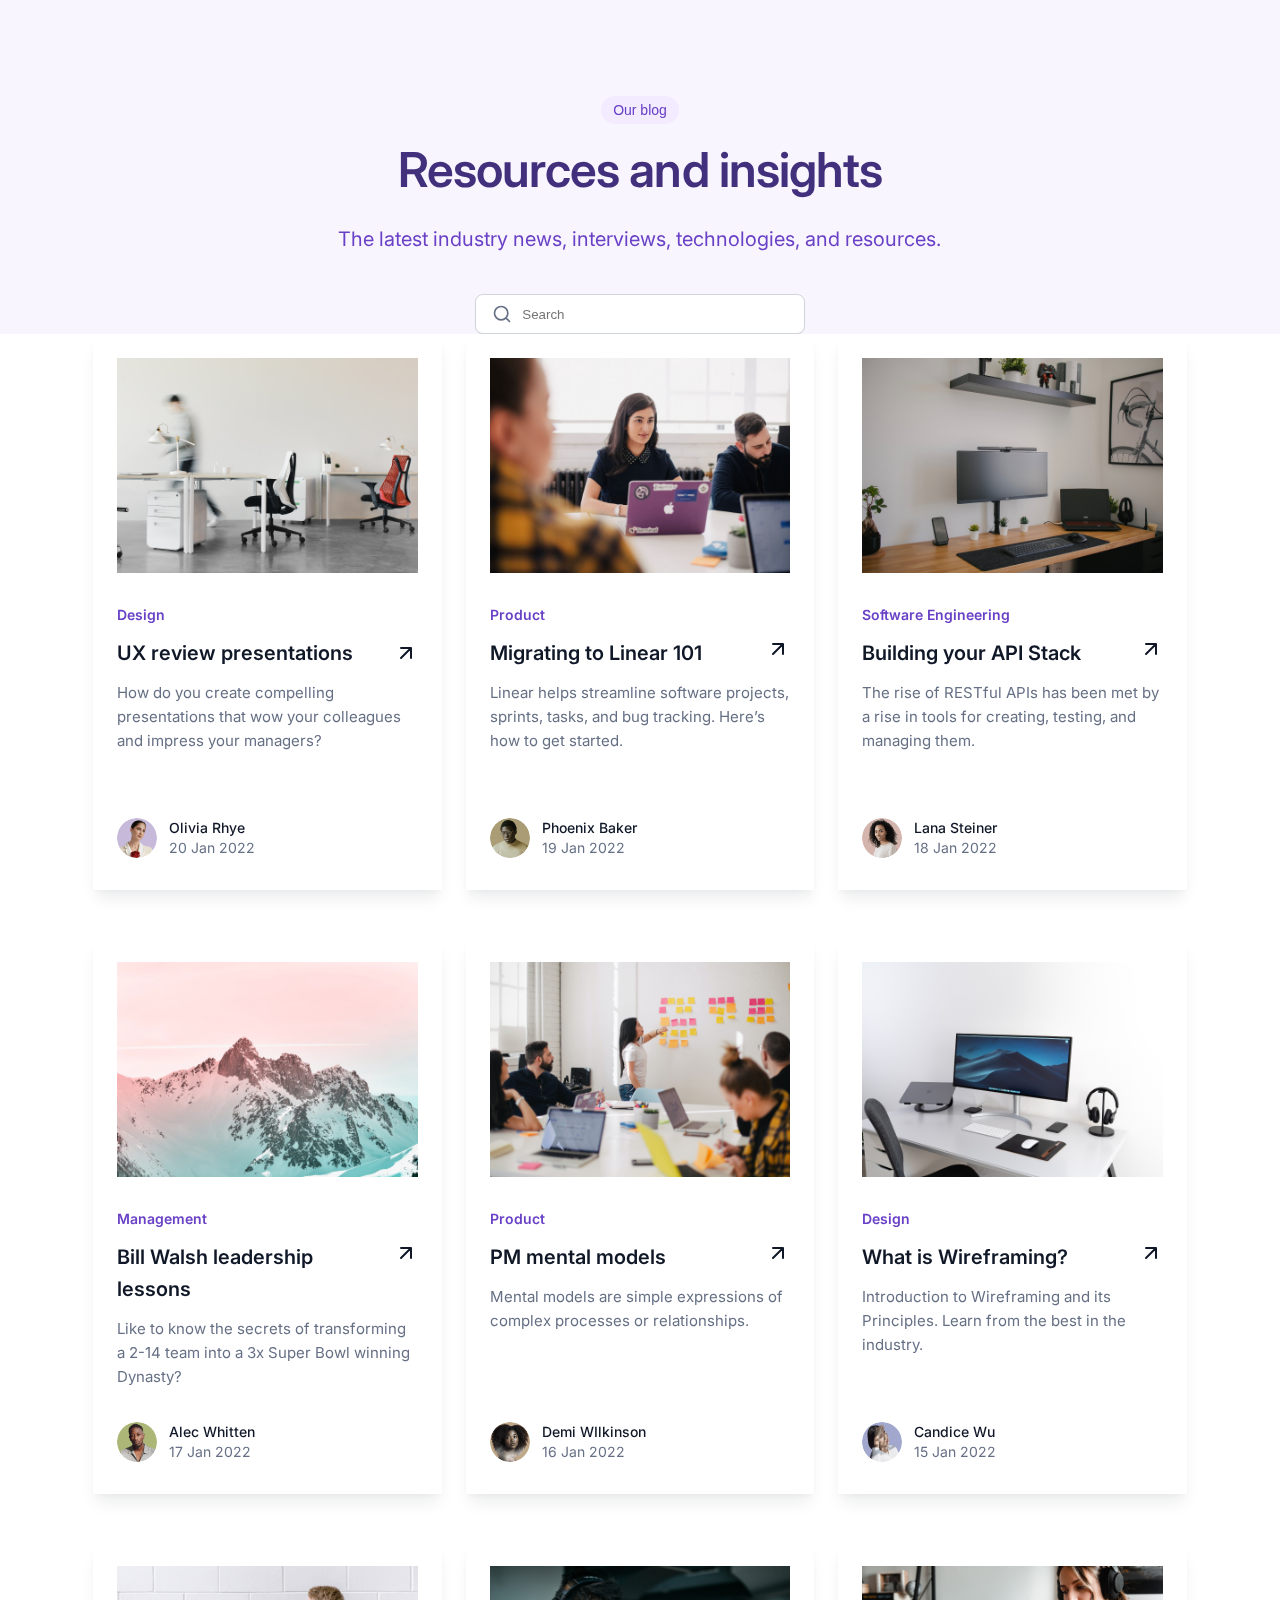
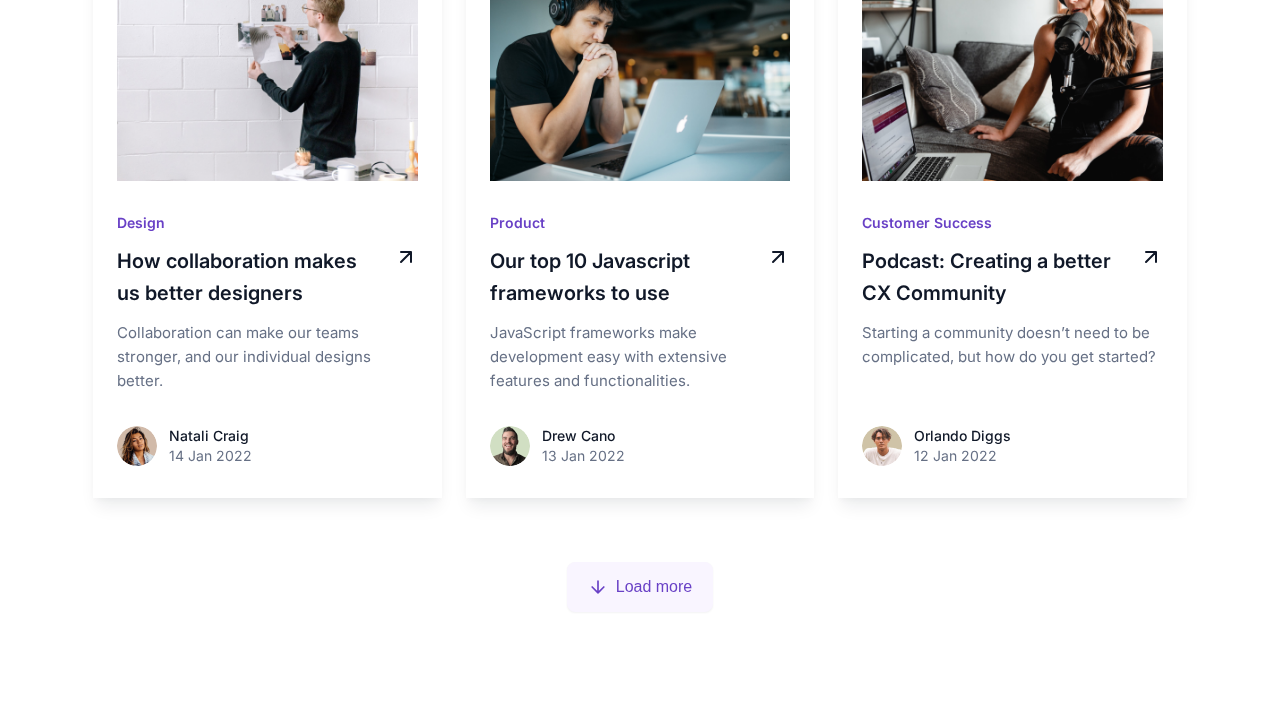
==== commit bade5ab2: "Merge pull request #13 from Ezama/section-1" ====
--- a/index.html
+++ b/index.html
@@ -1,722 +1,385 @@
 <!DOCTYPE html>
 <html lang="en">
-  <head>
-    <!-- Plus Jakarta Sans Font -->
-    <link rel="preconnect" href="https://fonts.googleapis.com" />
-    <link rel="preconnect" href="https://fonts.gstatic.com" crossorigin />
-    <link
-      href="https://fonts.googleapis.com/css2?family=Plus+Jakarta+Sans:ital,wght@0,200..800;1,200..800&display=swap"
-      rel="stylesheet"
-    />
-
-    <meta charset="UTF-8" />
-    <meta name="viewport" content="width=device-width, initial-scale=1.0" />
-    <link rel="stylesheet" href="style.css" />
-    <link rel="stylesheet" href="main.css" />
-    <link rel="stylesheet" href="pricing.css" />
-    <title>Section 2</title>
-  </head>
-  <body>
-    <!-- Feature 9 section -->
-    <section>
-      <div class="f9-top">
-        <h2>Make every step user-centric</h2>
-        <p>Lorem ipsum dolor sit amet, consectetur adipis elit</p>
-      </div>
-      <div class="f9-bottom">
-        <div class="f9-col">
-          <div class="card side-l">
-            <img src="./images/headphone.png" alt="" />
-            <h5>Support</h5>
-            <p>
-              Lorem ipsum dolor sit amet, consectetur adipis elit. Sit enim nec,
-              proin faucibus nibh et sagittis a. Lacinia purus ac amet.
-            </p>
-          </div>
-          <div class="card side-l">
-            <img src="./images/chart-bar-33 1.png" alt="" />
-            <h5>Sales</h5>
-            <p>
-              Lorem ipsum dolor sit amet, consectetur adipis elit. Sit enim nec,
-              proin faucibus nibh et sagittis a. Lacinia purus ac amet.
-            </p>
-          </div>
-          <div class="card">
-            <img src="./images/board-2 1.png" alt="" />
-            <h5>Onboarding</h5>
-            <p>
-              Lorem ipsum dolor sit amet, consectetur adipis elit. Sit enim nec,
-              proin faucibus nibh et sagittis a. Lacinia purus ac amet.
-            </p>
-          </div>
+
+<head>
+    <meta charset="UTF-8">
+    <meta name="viewport" content="width=device-width, initial-scale=1.0">
+    <title>Section 1</title>
+    <link rel="stylesheet" href="main.css">
+    <!-- google fonts: font-family: Inter -->
+    <link rel="preconnect" href="https://fonts.googleapis.com">
+    <link rel="preconnect" href="https://fonts.gstatic.com" crossorigin>
+    <link href="https://fonts.googleapis.com/css2?family=Inter:wght@200;300;400;500;600;700&display=swap"
+        rel="stylesheet">
+</head>
+
+<body>
+    <section class="container top-section">
+        <div class="content">
+            <div class="heading-and-support-text">
+                <div class="heading-and-badge">
+                    <div class="badge">
+                        <button>Our blog</button>
+                    </div>
+                    <h1 class="heading">Resources and insights</h1>
+                </div>
+                <p class="supporting-text">The latest industry news, interviews, technologies, and resources.</p>
+            </div>
+            <div class="input-field">
+                <div class="content">
+                    <svg class="search" xmlns="http://www.w3.org/2000/svg" width="20" height="20" viewBox="0 0 20 20"
+                        fill="none">
+                        <path
+                            d="M17.5 17.5L13.875 13.875M15.8333 9.16667C15.8333 12.8486 12.8486 15.8333 9.16667 15.8333C5.48477 15.8333 2.5 12.8486 2.5 9.16667C2.5 5.48477 5.48477 2.5 9.16667 2.5C12.8486 2.5 15.8333 5.48477 15.8333 9.16667Z"
+                            stroke="#667085" stroke-width="1.66667" stroke-linecap="round" stroke-linejoin="round" />
+                    </svg>
+                    <input type="text" placeholder="Search">
+                </div>
+
+                <!-- <div class="help-icon"> -->
+                <!-- insert help-icon svg -->
+                <!-- </div> -->
+            </div>
         </div>
-        <div class="f9-col2">
-          <div class="card side-l">
-            <img src="./images/product.png" alt="" />
-            <h5>Product</h5>
-            <p>
-              Lorem ipsum dolor sit amet, consectetur adipis elit. Sit enim nec,
-              proin faucibus nibh et sagittis a. Lacinia purus ac amet.
-            </p>
-          </div>
-          <div class="card side-l">
-            <img src="./images/quality.png" alt="" />
-            <h5>Quality</h5>
-            <p>
-              Lorem ipsum dolor sit amet, consectetur adipis elit. Sit enim nec,
-              proin faucibus nibh et sagittis a. Lacinia purus ac amet.
-            </p>
-          </div>
-          <div class="card">
-            <img src="./images/result.png" alt="" />
-            <h5>Result</h5>
-            <p>
-              Lorem ipsum dolor sit amet, consectetur adipis elit. Sit enim nec,
-              proin faucibus nibh et sagittis a. Lacinia purus ac amet.
-            </p>
-          </div>
+
+        <!-- use svgs or background-images??? -->
+        <div class="background-pattern">
+            <!-- <svg class="background" xmlns="http://www.w3.org/2000/svg" width="1440" height="420" viewBox="0 0 1440 420"
+                fill="none">
+                <g filter="url(#filter0_b_3082_223)">
+                    <path d="M-480 0H1920V119.556L-480 419.555V0Z" fill="#F9F5FF" />
+                </g>
+                <defs>
+                    <filter id="filter0_b_3082_223" x="-591.111" y="-111.111" width="2622.22" height="641.778"
+                        filterUnits="userSpaceOnUse" color-interpolation-filters="sRGB">
+                        <feFlood flood-opacity="0" result="BackgroundImageFix" />
+                        <feGaussianBlur in="BackgroundImageFix" stdDeviation="55.5556" />
+                        <feComposite in2="SourceAlpha" operator="in" result="effect1_backgroundBlur_3082_223" />
+                        <feBlend mode="normal" in="SourceGraphic" in2="effect1_backgroundBlur_3082_223"
+                            result="shape" />
+                    </filter>
+                </defs>
+            </svg>
+
+            <svg class="right-band-3" xmlns="http://www.w3.org/2000/svg" width="120" height="131" viewBox="0 0 120 131"
+                fill="none">
+                <path d="M0 59.0055L466.667 0.65332V71.7644L0 130.117V59.0055Z" fill="#F4EBFF" />
+            </svg>
+
+            <svg class="right-band-2" xmlns="http://www.w3.org/2000/svg" width="600" height="157" viewBox="0 0 600 157"
+                fill="none">
+                <path d="M0 85.7869L680 0.444336V71.5555L0 156.898V85.7869Z" fill="#E9D7FE" />
+            </svg>
+
+            <svg class="right-band-1" xmlns="http://www.w3.org/2000/svg" width="423" height="130" viewBox="0 0 423 130"
+                fill="none">
+                <path d="M0.777344 58.3522L467.444 0V71.1111L0.777344 129.463V58.3522Z" fill="#D6BBFB" />
+            </svg>
+
+            <svg class="left-band-1" xmlns="http://www.w3.org/2000/svg" width="387" height="130" viewBox="0 0 387 130"
+                fill="none">
+                <path d="M-80 58.4625L386.667 0.110352V71.2215L-80 129.574V58.4625Z" fill="#F4EBFF" />
+            </svg>
+
+            <svg class="left-band-2" xmlns="http://www.w3.org/2000/svg" width="218" height="130" viewBox="0 0 218 130"
+                fill="none">
+                <path d="M-248.889 58.672L217.778 0.319824V71.4309L-248.889 129.783V58.672Z" fill="#D6BBFB" />
+            </svg>
+        </div> -->
+
+        <!-- <div class="background"></div>
+        <div class="right-band-3"></div>
+        <div class="right-band-2"></div>
+        <div class="right-band-1"></div>
+        <div class="left-band-1"></div>
+        <div class="left-band-2"></div> -->
+
+    </section>
+
+    <section class="container cards-section">
+        <div class="content">
+            <div class="row">
+                <div class="card">
+                    <img src="./images/card-images/card-1.png" alt="card-1 image">
+                    <div class="card-content">
+                        <div class="heading-and-subheading">
+                            <h5 class="sub-heading">Design</h5>
+                            <div class="heading-and-text">
+                                <div class="heading-and-icon">
+                                    <h3 class="heading">UX review presentations</h3>
+                                    <div class="icon-wrap">
+                                        <svg class="icon" xmlns="http://www.w3.org/2000/svg" width="24" height="24"
+                                            viewBox="0 0 24 24" fill="none">
+                                            <path d="M7 17L17 7M17 7H7M17 7V17" stroke="#101828" stroke-width="2"
+                                                stroke-linecap="round" stroke-linejoin="round" />
+                                        </svg>
+                                    </div>
+                                </div>
+                                <p class="supporting-text">How do you create compelling presentations that wow your
+                                    colleagues and impress your managers?</p>
+                            </div>
+                        </div>
+                        <div class="avatar-label-group">
+                            <img src="./images/avatars/avatar-1.png" alt="avatar-1 image">
+                            <div class="text-and-supporting-text">
+                                <h4 class="text">Olivia Rhye</h4>
+                                <span class="supporting-text">20 Jan 2022</span>
+                            </div>
+                        </div>
+                    </div>
+                </div>
+
+                <div class="card">
+                    <img src="./images/card-images/card-2.png" alt="card-2 image">
+                    <div class="card-content">
+                        <div class="heading-and-subheading">
+                            <h5 class="sub-heading">Product</h5>
+                            <div class="heading-and-text">
+                                <div class="heading-and-icon">
+                                    <h3 class="heading">Migrating to Linear 101</h3>
+                                    <svg class="icon" xmlns="http://www.w3.org/2000/svg" width="24" height="24"
+                                        viewBox="0 0 24 24" fill="none">
+                                        <path d="M7 17L17 7M17 7H7M17 7V17" stroke="#101828" stroke-width="2"
+                                            stroke-linecap="round" stroke-linejoin="round" />
+                                    </svg>
+                                </div>
+                                <p class="supporting-text">Linear helps streamline software projects, sprints,
+                                    tasks,
+                                    and bug tracking. Here’s how to get started.</p>
+                            </div>
+                        </div>
+                        <div class="avatar-label-group">
+                            <img src="./images/avatars/avatar-2.png" alt="avatar-2 image">
+                            <div class="text-and-supporting-text">
+                                <h4 class="text">Phoenix Baker</h4>
+                                <span class="supporting-text">19 Jan 2022</span>
+                            </div>
+                        </div>
+                    </div>
+                </div>
+
+                <div class="card">
+                    <img src="./images/card-images/card-3.png" alt="card-3 image">
+                    <div class="card-content">
+                        <div class="heading-and-subheading">
+                            <h5 class="sub-heading">Software Engineering</h5>
+                            <div class="heading-and-text">
+                                <div class="heading-and-icon">
+                                    <h3 class="heading">Building your API Stack</h3>
+                                    <svg class="icon" xmlns="http://www.w3.org/2000/svg" width="24" height="24"
+                                        viewBox="0 0 24 24" fill="none">
+                                        <path d="M7 17L17 7M17 7H7M17 7V17" stroke="#101828" stroke-width="2"
+                                            stroke-linecap="round" stroke-linejoin="round" />
+                                    </svg>
+                                </div>
+                                <p class="supporting-text">The rise of RESTful APIs has been met by a rise in tools
+                                    for
+                                    creating, testing, and managing them.</p>
+                            </div>
+                        </div>
+                        <div class="avatar-label-group">
+                            <img src="./images/avatars/avatar-3.png" alt="avatar-3 image">
+                            <div class="text-and-supporting-text">
+                                <h4 class="text">Lana Steiner</h4>
+                                <span class="supporting-text">18 Jan 2022</span>
+                            </div>
+                        </div>
+                    </div>
+                </div>
+            </div>
+
+            <div class="row">
+                <div class="card">
+                    <img src="./images/card-images/card-4.png" alt="card-4 image">
+                    <div class="card-content">
+                        <div class="heading-and-subheading">
+                            <h5 class="sub-heading">Management</h5>
+                            <div class="heading-and-text">
+                                <div class="heading-and-icon">
+                                    <h3 class="heading">Bill Walsh leadership lessons</h3>
+                                    <svg class="icon" xmlns="http://www.w3.org/2000/svg" width="24" height="24"
+                                        viewBox="0 0 24 24" fill="none">
+                                        <path d="M7 17L17 7M17 7H7M17 7V17" stroke="#101828" stroke-width="2"
+                                            stroke-linecap="round" stroke-linejoin="round" />
+                                    </svg>
+                                </div>
+                                <p class="supporting-text">Like to know the secrets of transforming a 2-14 team into
+                                    a
+                                    3x Super Bowl winning Dynasty?</p>
+                            </div>
+                        </div>
+                        <div class="avatar-label-group">
+                            <img src="./images/avatars/avatar-4.png" alt="avatar-4 image">
+                            <div class="text-and-supporting-text">
+                                <h4 class="text">Alec Whitten</h4>
+                                <span class="supporting-text">17 Jan 2022</span>
+                            </div>
+                        </div>
+                    </div>
+                </div>
+
+                <div class="card">
+                    <img src="./images/card-images/card-5.png" alt="card-5 image">
+                    <div class="card-content">
+                        <div class="heading-and-subheading">
+                            <h5 class="sub-heading">Product</h5>
+                            <div class="heading-and-text">
+                                <div class="heading-and-icon">
+                                    <h3 class="heading">PM mental models</h3>
+                                    <svg class="icon" xmlns="http://www.w3.org/2000/svg" width="24" height="24"
+                                        viewBox="0 0 24 24" fill="none">
+                                        <path d="M7 17L17 7M17 7H7M17 7V17" stroke="#101828" stroke-width="2"
+                                            stroke-linecap="round" stroke-linejoin="round" />
+                                    </svg>
+                                </div>
+                                <p class="supporting-text">Mental models are simple expressions of complex processes
+                                    or
+                                    relationships.</p>
+                            </div>
+                        </div>
+                        <div class="avatar-label-group">
+                            <img src="./images/avatars/avatar-5.png" alt="avatar-5 image">
+                            <div class="text-and-supporting-text">
+                                <h4 class="text">Demi WIlkinson</h4>
+                                <span class="supporting-text">16 Jan 2022</span>
+                            </div>
+                        </div>
+                    </div>
+                </div>
+
+                <div class="card">
+                    <img src="./images/card-images/card-6.png" alt="card-6 image">
+                    <div class="card-content">
+                        <div class="heading-and-subheading">
+                            <h5 class="sub-heading">Design</h5>
+                            <div class="heading-and-text">
+                                <div class="heading-and-icon">
+                                    <h3 class="heading">What is Wireframing?</h3>
+                                    <svg class="icon" xmlns="http://www.w3.org/2000/svg" width="24" height="24"
+                                        viewBox="0 0 24 24" fill="none">
+                                        <path d="M7 17L17 7M17 7H7M17 7V17" stroke="#101828" stroke-width="2"
+                                            stroke-linecap="round" stroke-linejoin="round" />
+                                    </svg>
+                                </div>
+                                <p class="supporting-text">Introduction to Wireframing and its Principles. Learn
+                                    from
+                                    the best in the industry.</p>
+                            </div>
+                        </div>
+                        <div class="avatar-label-group">
+                            <img src="./images/avatars/avatar-6.png" alt="avatar-6 image">
+                            <div class="text-and-supporting-text">
+                                <h4 class="text">Candice Wu</h4>
+                                <span class="supporting-text">15 Jan 2022</span>
+                            </div>
+                        </div>
+                    </div>
+                </div>
+            </div>
+
+            <div class="row">
+                <div class="card">
+                    <img src="./images/card-images/card-7.png" alt="card-7 image">
+                    <div class="card-content">
+                        <div class="heading-and-subheading">
+                            <h5 class="sub-heading">Design</h5>
+                            <div class="heading-and-text">
+                                <div class="heading-and-icon">
+                                    <h3 class="heading">How collaboration makes us better designers</h3>
+                                    <svg class="icon" xmlns="http://www.w3.org/2000/svg" width="24" height="24"
+                                        viewBox="0 0 24 24" fill="none">
+                                        <path d="M7 17L17 7M17 7H7M17 7V17" stroke="#101828" stroke-width="2"
+                                            stroke-linecap="round" stroke-linejoin="round" />
+                                    </svg>
+                                </div>
+                                <p class="supporting-text">Collaboration can make our teams stronger, and our
+                                    individual
+                                    designs better.</p>
+                            </div>
+                        </div>
+                        <div class="avatar-label-group">
+                            <img src="./images/avatars/avatar-7.png" alt="avatar-7 image">
+                            <div class="text-and-supporting-text">
+                                <h4 class="text">Natali Craig</h4>
+                                <span class="supporting-text">14 Jan 2022</span>
+                            </div>
+                        </div>
+                    </div>
+                </div>
+
+                <div class="card">
+                    <img src="./images/card-images/card-8.png" alt="card-8 image">
+                    <div class="card-content">
+                        <div class="heading-and-subheading">
+                            <h5 class="sub-heading">Product</h5>
+                            <div class="heading-and-text">
+                                <div class="heading-and-icon">
+                                    <h3 class="heading">Our top 10 Javascript frameworks to use</h3>
+                                    <svg class="icon" xmlns="http://www.w3.org/2000/svg" width="24" height="24"
+                                        viewBox="0 0 24 24" fill="none">
+                                        <path d="M7 17L17 7M17 7H7M17 7V17" stroke="#101828" stroke-width="2"
+                                            stroke-linecap="round" stroke-linejoin="round" />
+                                    </svg>
+                                </div>
+                                <p class="supporting-text">JavaScript frameworks make development easy with
+                                    extensive
+                                    features and functionalities.</p>
+                            </div>
+                        </div>
+                        <div class="avatar-label-group">
+                            <img src="./images/avatars/avatar-8.png" alt="avatar-8 image">
+                            <div class="text-and-supporting-text">
+                                <h4 class="text">Drew Cano</h4>
+                                <span class="supporting-text">13 Jan 2022</span>
+                            </div>
+                        </div>
+                    </div>
+                </div>
+
+                <div class="card">
+                    <img src="./images/card-images/card-9.png" alt="card-9 image">
+                    <div class="card-content">
+                        <div class="heading-and-subheading">
+                            <h5 class="sub-heading">Customer Success</h5>
+                            <div class="heading-and-text">
+                                <div class="heading-and-icon">
+                                    <h3 class="heading">Podcast: Creating a better CX Community</h3>
+                                    <svg class="icon" xmlns="http://www.w3.org/2000/svg" width="24" height="24"
+                                        viewBox="0 0 24 24" fill="none">
+                                        <path d="M7 17L17 7M17 7H7M17 7V17" stroke="#101828" stroke-width="2"
+                                            stroke-linecap="round" stroke-linejoin="round" />
+                                    </svg>
+                                </div>
+                                <p class="supporting-text">Starting a community doesn’t need to be complicated, but
+                                    how
+                                    do you get started?</p>
+                            </div>
+                        </div>
+                        <div class="avatar-label-group">
+                            <img src="./images/avatars/avatar-9.png" alt="avatar-9 image">
+                            <div class="text-and-supporting-text">
+                                <h4 class="text">Orlando Diggs</h4>
+                                <span class="supporting-text">12 Jan 2022</span>
+                            </div>
+                        </div>
+                    </div>
+                </div>
+            </div>
         </div>
-      </div>
+
+        <div class="action">
+            <button>
+                <svg class="arrow-down" xmlns="http://www.w3.org/2000/svg" width="20" height="20" viewBox="0 0 20 20"
+                    fill="none">
+                    <path d="M9.99996 4.16663V15.8333M9.99996 15.8333L15.8333 9.99996M9.99996 15.8333L4.16663 9.99996"
+                        stroke="#6941C6" stroke-width="1.67" stroke-linecap="round" stroke-linejoin="round" />
+                </svg>
+
+                <span class="text">Load more</span>
+            </button>
+        </div>
     </section>
 
-    <section>
-      <div class="pricing">
-        <div class="title">
-          <div class="frame-80">
-            <p>Powerful features for <br /><span>powerful creators</span></p>
-            <p>Choose a plan thats right for you</p>
-          </div>
-          <div class="frame-79">
-            <p>Pay Monthly</p>
-            <svg
-              xmlns="http://www.w3.org/2000/svg"
-              width="44"
-              height="24"
-              viewBox="0 0 44 24"
-              fill="none"
-            >
-              <rect
-                width="44"
-                height="24"
-                rx="12"
-                fill="#040921"
-                fill-opacity="0.32"
-              />
-              <rect x="2" y="2" width="20" height="20" rx="10" fill="white" />
-            </svg>
-            <p>Pay Yearly</p>
-          </div>
-          <div class="group">
-            <img src="./images/Arrow 2.png" alt="" />
-            <span>Save 25%</span>
-          </div>
-        </div>
-        <div class="plans">
-          <div class="free">
-            <div class="price-container">
-              <div class="header">
-                <p>Freebie</p>
-                <p>
-                  Ideal for individuals who need quick access to basic features.
-                </p>
-              </div>
-              <div class="price">
-                <div class="pricess">
-                  <p>$0</p>
-                  <p>/ Month</p>
-                </div>
-                <div class="cta">
-                  <p>Get Started Now</p>
-                </div>
-              </div>
-            </div>
-            <div class="bottom">
-              <div class="feature">
-                <div class="frame">
-                  <svg
-                    xmlns="http://www.w3.org/2000/svg"
-                    width="16"
-                    height="16"
-                    viewBox="0 0 16 16"
-                    fill="none"
-                  >
-                    <path
-                      fill-rule="evenodd"
-                      clip-rule="evenodd"
-                      d="M13.8162 4.20701C14.0701 4.47369 14.0597 4.89568 13.793 5.14954L6.08929 12.4829C5.95773 12.6081 5.78078 12.6742 5.59933 12.666C5.41788 12.6577 5.24766 12.5758 5.12803 12.4391L2.16506 9.05451C1.92254 8.77747 1.95052 8.35629 2.22755 8.11377C2.50459 7.87125 2.92577 7.89923 3.16829 8.17626L5.67342 11.0379L12.8737 4.1838C13.1404 3.92994 13.5624 3.94033 13.8162 4.20701Z"
-                      fill="#1D4ED8"
-                    />
-                  </svg>
-                </div>
-                <p>20,000+ of PNG & SVG graphics</p>
-              </div>
-              <div class="feature">
-                <div class="frame">
-                  <svg
-                    xmlns="http://www.w3.org/2000/svg"
-                    width="16"
-                    height="16"
-                    viewBox="0 0 16 16"
-                    fill="none"
-                  >
-                    <path
-                      fill-rule="evenodd"
-                      clip-rule="evenodd"
-                      d="M13.8162 4.20701C14.0701 4.47369 14.0597 4.89568 13.793 5.14954L6.08929 12.4829C5.95773 12.6081 5.78078 12.6742 5.59933 12.666C5.41788 12.6577 5.24766 12.5758 5.12803 12.4391L2.16506 9.05451C1.92254 8.77747 1.95052 8.35629 2.22755 8.11377C2.50459 7.87125 2.92577 7.89923 3.16829 8.17626L5.67342 11.0379L12.8737 4.1838C13.1404 3.92994 13.5624 3.94033 13.8162 4.20701Z"
-                      fill="#1D4ED8"
-                    />
-                  </svg>
-                </div>
-                <p>Access to 100 million stock images</p>
-              </div>
-              <div class="feature">
-                <div class="frame">
-                  <svg
-                    xmlns="http://www.w3.org/2000/svg"
-                    width="16"
-                    height="16"
-                    viewBox="0 0 16 16"
-                    fill="none"
-                  >
-                    <path
-                      d="M12.2422 12.2426C12.5025 11.9822 12.5025 11.5601 12.2422 11.2997L8.94281 8.00037L12.2431 4.70009C12.5034 4.43974 12.5034 4.01763 12.2431 3.75728C11.9827 3.49693 11.5606 3.49693 11.3003 3.75728L8 7.05756L4.69972 3.75727C4.43937 3.49692 4.01726 3.49692 3.75691 3.75727C3.49656 4.01762 3.49656 4.43973 3.75691 4.70008L7.05719 8.00037L3.75781 11.2997C3.49746 11.5601 3.49746 11.9822 3.75781 12.2426C4.01816 12.5029 4.44027 12.5029 4.70062 12.2426L8 8.94318L11.2994 12.2426C11.5597 12.5029 11.9818 12.5029 12.2422 12.2426Z"
-                      fill="#191D23"
-                    />
-                  </svg>
-                </div>
-                <p>Upload custom icons and fonts</p>
-              </div>
-              <div class="feature">
-                <div class="frame">
-                  <svg
-                    xmlns="http://www.w3.org/2000/svg"
-                    width="16"
-                    height="16"
-                    viewBox="0 0 16 16"
-                    fill="none"
-                  >
-                    <path
-                      d="M12.2422 12.2426C12.5025 11.9822 12.5025 11.5601 12.2422 11.2997L8.94281 8.00037L12.2431 4.70009C12.5034 4.43974 12.5034 4.01763 12.2431 3.75728C11.9827 3.49693 11.5606 3.49693 11.3003 3.75728L8 7.05756L4.69972 3.75727C4.43937 3.49692 4.01726 3.49692 3.75691 3.75727C3.49656 4.01762 3.49656 4.43973 3.75691 4.70008L7.05719 8.00037L3.75781 11.2997C3.49746 11.5601 3.49746 11.9822 3.75781 12.2426C4.01816 12.5029 4.44027 12.5029 4.70062 12.2426L8 8.94318L11.2994 12.2426C11.5597 12.5029 11.9818 12.5029 12.2422 12.2426Z"
-                      fill="#191D23"
-                    />
-                  </svg>
-                </div>
-                <p>Unlimited Sharing</p>
-              </div>
-              <div class="feature">
-                <div class="frame">
-                  <svg
-                    xmlns="http://www.w3.org/2000/svg"
-                    width="16"
-                    height="16"
-                    viewBox="0 0 16 16"
-                    fill="none"
-                  >
-                    <path
-                      d="M12.2422 12.2426C12.5025 11.9822 12.5025 11.5601 12.2422 11.2997L8.94281 8.00037L12.2431 4.70009C12.5034 4.43974 12.5034 4.01763 12.2431 3.75728C11.9827 3.49693 11.5606 3.49693 11.3003 3.75728L8 7.05756L4.69972 3.75727C4.43937 3.49692 4.01726 3.49692 3.75691 3.75727C3.49656 4.01762 3.49656 4.43973 3.75691 4.70008L7.05719 8.00037L3.75781 11.2997C3.49746 11.5601 3.49746 11.9822 3.75781 12.2426C4.01816 12.5029 4.44027 12.5029 4.70062 12.2426L8 8.94318L11.2994 12.2426C11.5597 12.5029 11.9818 12.5029 12.2422 12.2426Z"
-                      fill="#191D23"
-                    />
-                  </svg>
-                </div>
-                <p>Upload graphics & video in up to 4k</p>
-              </div>
-              <div class="feature">
-                <div class="frame">
-                  <svg
-                    xmlns="http://www.w3.org/2000/svg"
-                    width="16"
-                    height="16"
-                    viewBox="0 0 16 16"
-                    fill="none"
-                  >
-                    <path
-                      d="M12.2422 12.2426C12.5025 11.9822 12.5025 11.5601 12.2422 11.2997L8.94281 8.00037L12.2431 4.70009C12.5034 4.43974 12.5034 4.01763 12.2431 3.75728C11.9827 3.49693 11.5606 3.49693 11.3003 3.75728L8 7.05756L4.69972 3.75727C4.43937 3.49692 4.01726 3.49692 3.75691 3.75727C3.49656 4.01762 3.49656 4.43973 3.75691 4.70008L7.05719 8.00037L3.75781 11.2997C3.49746 11.5601 3.49746 11.9822 3.75781 12.2426C4.01816 12.5029 4.44027 12.5029 4.70062 12.2426L8 8.94318L11.2994 12.2426C11.5597 12.5029 11.9818 12.5029 12.2422 12.2426Z"
-                      fill="#191D23"
-                    />
-                  </svg>
-                </div>
-                <p>Unlimited Projects</p>
-              </div>
-              <div class="feature">
-                <div class="frame">
-                  <svg
-                    xmlns="http://www.w3.org/2000/svg"
-                    width="16"
-                    height="16"
-                    viewBox="0 0 16 16"
-                    fill="none"
-                  >
-                    <path
-                      d="M12.2422 12.2426C12.5025 11.9822 12.5025 11.5601 12.2422 11.2997L8.94281 8.00037L12.2431 4.70009C12.5034 4.43974 12.5034 4.01763 12.2431 3.75728C11.9827 3.49693 11.5606 3.49693 11.3003 3.75728L8 7.05756L4.69972 3.75727C4.43937 3.49692 4.01726 3.49692 3.75691 3.75727C3.49656 4.01762 3.49656 4.43973 3.75691 4.70008L7.05719 8.00037L3.75781 11.2997C3.49746 11.5601 3.49746 11.9822 3.75781 12.2426C4.01816 12.5029 4.44027 12.5029 4.70062 12.2426L8 8.94318L11.2994 12.2426C11.5597 12.5029 11.9818 12.5029 12.2422 12.2426Z"
-                      fill="#191D23"
-                    />
-                  </svg>
-                </div>
-                <p>Instant Access to our design system</p>
-              </div>
-              <div class="feature">
-                <div class="frame">
-                  <svg
-                    xmlns="http://www.w3.org/2000/svg"
-                    width="16"
-                    height="16"
-                    viewBox="0 0 16 16"
-                    fill="none"
-                  >
-                    <path
-                      d="M12.2422 12.2426C12.5025 11.9822 12.5025 11.5601 12.2422 11.2997L8.94281 8.00037L12.2431 4.70009C12.5034 4.43974 12.5034 4.01763 12.2431 3.75728C11.9827 3.49693 11.5606 3.49693 11.3003 3.75728L8 7.05756L4.69972 3.75727C4.43937 3.49692 4.01726 3.49692 3.75691 3.75727C3.49656 4.01762 3.49656 4.43973 3.75691 4.70008L7.05719 8.00037L3.75781 11.2997C3.49746 11.5601 3.49746 11.9822 3.75781 12.2426C4.01816 12.5029 4.44027 12.5029 4.70062 12.2426L8 8.94318L11.2994 12.2426C11.5597 12.5029 11.9818 12.5029 12.2422 12.2426Z"
-                      fill="#191D23"
-                    />
-                  </svg>
-                </div>
-                <p>Create teams to collaborate on designs</p>
-              </div>
-            </div>
-          </div>
-          <div class="free" id="bg-blue">
-            <div class="price-container">
-              <div class="header">
-                <p>Professional</p>
-                <p>
-                  Ideal for individuals who who need advanced features and tools
-                  for client work.
-                </p>
-              </div>
-              <div class="price">
-                <div class="pricess">
-                  <p>$25</p>
-                  <p>/ Month</p>
-                </div>
-                <div class="cta">
-                  <p>Get Started Now</p>
-                </div>
-              </div>
-            </div>
-            <div class="bottom">
-              <div class="feature">
-                <div class="frame">
-                  <svg
-                    xmlns="http://www.w3.org/2000/svg"
-                    width="16"
-                    height="16"
-                    viewBox="0 0 16 16"
-                    fill="none"
-                  >
-                    <path
-                      fill-rule="evenodd"
-                      clip-rule="evenodd"
-                      d="M13.8162 4.20701C14.0701 4.47369 14.0597 4.89568 13.793 5.14954L6.08929 12.4829C5.95773 12.6081 5.78078 12.6742 5.59933 12.666C5.41788 12.6577 5.24766 12.5758 5.12803 12.4391L2.16506 9.05451C1.92254 8.77747 1.95052 8.35629 2.22755 8.11377C2.50459 7.87125 2.92577 7.89923 3.16829 8.17626L5.67342 11.0379L12.8737 4.1838C13.1404 3.92994 13.5624 3.94033 13.8162 4.20701Z"
-                      fill="#173EAD"
-                    />
-                  </svg>
-                </div>
-                <p>20,000+ of PNG & SVG graphics</p>
-              </div>
-              <div class="feature">
-                <div class="frame">
-                  <svg
-                    xmlns="http://www.w3.org/2000/svg"
-                    width="16"
-                    height="16"
-                    viewBox="0 0 16 16"
-                    fill="none"
-                  >
-                    <path
-                      fill-rule="evenodd"
-                      clip-rule="evenodd"
-                      d="M13.8162 4.20701C14.0701 4.47369 14.0597 4.89568 13.793 5.14954L6.08929 12.4829C5.95773 12.6081 5.78078 12.6742 5.59933 12.666C5.41788 12.6577 5.24766 12.5758 5.12803 12.4391L2.16506 9.05451C1.92254 8.77747 1.95052 8.35629 2.22755 8.11377C2.50459 7.87125 2.92577 7.89923 3.16829 8.17626L5.67342 11.0379L12.8737 4.1838C13.1404 3.92994 13.5624 3.94033 13.8162 4.20701Z"
-                      fill="#173EAD"
-                    />
-                  </svg>
-                </div>
-                <p>Access to 100 million stock images</p>
-              </div>
-              <div class="feature">
-                <div class="frame">
-                  <svg
-                    xmlns="http://www.w3.org/2000/svg"
-                    width="16"
-                    height="16"
-                    viewBox="0 0 16 16"
-                    fill="none"
-                  >
-                    <path
-                      fill-rule="evenodd"
-                      clip-rule="evenodd"
-                      d="M13.8162 4.20701C14.0701 4.47369 14.0597 4.89568 13.793 5.14954L6.08929 12.4829C5.95773 12.6081 5.78078 12.6742 5.59933 12.666C5.41788 12.6577 5.24766 12.5758 5.12803 12.4391L2.16506 9.05451C1.92254 8.77747 1.95052 8.35629 2.22755 8.11377C2.50459 7.87125 2.92577 7.89923 3.16829 8.17626L5.67342 11.0379L12.8737 4.1838C13.1404 3.92994 13.5624 3.94033 13.8162 4.20701Z"
-                      fill="#173EAD"
-                    />
-                  </svg>
-                </div>
-                <p>Upload custom icons and fonts</p>
-              </div>
-              <div class="feature">
-                <div class="frame">
-                  <svg
-                    xmlns="http://www.w3.org/2000/svg"
-                    width="16"
-                    height="16"
-                    viewBox="0 0 16 16"
-                    fill="none"
-                  >
-                    <path
-                      fill-rule="evenodd"
-                      clip-rule="evenodd"
-                      d="M13.8162 4.20701C14.0701 4.47369 14.0597 4.89568 13.793 5.14954L6.08929 12.4829C5.95773 12.6081 5.78078 12.6742 5.59933 12.666C5.41788 12.6577 5.24766 12.5758 5.12803 12.4391L2.16506 9.05451C1.92254 8.77747 1.95052 8.35629 2.22755 8.11377C2.50459 7.87125 2.92577 7.89923 3.16829 8.17626L5.67342 11.0379L12.8737 4.1838C13.1404 3.92994 13.5624 3.94033 13.8162 4.20701Z"
-                      fill="#173EAD"
-                    />
-                  </svg>
-                </div>
-                <p>Unlimited Sharing</p>
-              </div>
-              <div class="feature">
-                <div class="frame">
-                  <svg
-                    xmlns="http://www.w3.org/2000/svg"
-                    width="16"
-                    height="16"
-                    viewBox="0 0 16 16"
-                    fill="none"
-                  >
-                    <path
-                      fill-rule="evenodd"
-                      clip-rule="evenodd"
-                      d="M13.8162 4.20701C14.0701 4.47369 14.0597 4.89568 13.793 5.14954L6.08929 12.4829C5.95773 12.6081 5.78078 12.6742 5.59933 12.666C5.41788 12.6577 5.24766 12.5758 5.12803 12.4391L2.16506 9.05451C1.92254 8.77747 1.95052 8.35629 2.22755 8.11377C2.50459 7.87125 2.92577 7.89923 3.16829 8.17626L5.67342 11.0379L12.8737 4.1838C13.1404 3.92994 13.5624 3.94033 13.8162 4.20701Z"
-                      fill="#173EAD"
-                    />
-                  </svg>
-                </div>
-                <p>Upload graphics & video in up to 4k</p>
-              </div>
-              <div class="feature">
-                <div class="frame">
-                  <svg
-                    xmlns="http://www.w3.org/2000/svg"
-                    width="16"
-                    height="16"
-                    viewBox="0 0 16 16"
-                    fill="none"
-                  >
-                    <path
-                      fill-rule="evenodd"
-                      clip-rule="evenodd"
-                      d="M13.8162 4.20701C14.0701 4.47369 14.0597 4.89568 13.793 5.14954L6.08929 12.4829C5.95773 12.6081 5.78078 12.6742 5.59933 12.666C5.41788 12.6577 5.24766 12.5758 5.12803 12.4391L2.16506 9.05451C1.92254 8.77747 1.95052 8.35629 2.22755 8.11377C2.50459 7.87125 2.92577 7.89923 3.16829 8.17626L5.67342 11.0379L12.8737 4.1838C13.1404 3.92994 13.5624 3.94033 13.8162 4.20701Z"
-                      fill="#173EAD"
-                    />
-                  </svg>
-                </div>
-                <p>Unlimited Projects</p>
-              </div>
-              <div class="feature">
-                <div class="frame">
-                  <svg
-                    xmlns="http://www.w3.org/2000/svg"
-                    width="16"
-                    height="16"
-                    viewBox="0 0 16 16"
-                    fill="none"
-                  >
-                    <path
-                      d="M12.2422 12.2426C12.5025 11.9822 12.5025 11.5601 12.2422 11.2997L8.94281 8.00037L12.2431 4.70009C12.5034 4.43974 12.5034 4.01763 12.2431 3.75728C11.9827 3.49693 11.5606 3.49693 11.3003 3.75728L8 7.05756L4.69972 3.75727C4.43937 3.49692 4.01726 3.49692 3.75691 3.75727C3.49656 4.01762 3.49656 4.43973 3.75691 4.70008L7.05719 8.00037L3.75781 11.2997C3.49746 11.5601 3.49746 11.9822 3.75781 12.2426C4.01816 12.5029 4.44027 12.5029 4.70062 12.2426L8 8.94318L11.2994 12.2426C11.5597 12.5029 11.9818 12.5029 12.2422 12.2426Z"
-                      fill="#191D23"
-                    />
-                  </svg>
-                </div>
-                <p>Instant Access to our design system</p>
-              </div>
-              <div class="feature">
-                <div class="frame">
-                  <svg
-                    xmlns="http://www.w3.org/2000/svg"
-                    width="16"
-                    height="16"
-                    viewBox="0 0 16 16"
-                    fill="none"
-                  >
-                    <path
-                      d="M12.2422 12.2426C12.5025 11.9822 12.5025 11.5601 12.2422 11.2997L8.94281 8.00037L12.2431 4.70009C12.5034 4.43974 12.5034 4.01763 12.2431 3.75728C11.9827 3.49693 11.5606 3.49693 11.3003 3.75728L8 7.05756L4.69972 3.75727C4.43937 3.49692 4.01726 3.49692 3.75691 3.75727C3.49656 4.01762 3.49656 4.43973 3.75691 4.70008L7.05719 8.00037L3.75781 11.2997C3.49746 11.5601 3.49746 11.9822 3.75781 12.2426C4.01816 12.5029 4.44027 12.5029 4.70062 12.2426L8 8.94318L11.2994 12.2426C11.5597 12.5029 11.9818 12.5029 12.2422 12.2426Z"
-                      fill="#191D23"
-                    />
-                  </svg>
-                </div>
-                <p>Create teams to collaborate on designs</p>
-              </div>
-            </div>
-          </div>
-          <div class="free">
-            <div class="price-container">
-              <div class="header">
-                <p>Enterprise</p>
-                <p>
-                  Ideal for businesses who need personalized services and
-                  security for large teams.
-                </p>
-              </div>
-              <div class="price">
-                <div class="pricess">
-                  <p>$100</p>
-                  <p>/ Month</p>
-                </div>
-                <div class="cta">
-                  <p>Get Started Now</p>
-                </div>
-              </div>
-            </div>
-            <div class="bottom">
-              <div class="feature">
-                <div class="frame">
-                  <svg
-                    xmlns="http://www.w3.org/2000/svg"
-                    width="16"
-                    height="16"
-                    viewBox="0 0 16 16"
-                    fill="none"
-                  >
-                    <path
-                      fill-rule="evenodd"
-                      clip-rule="evenodd"
-                      d="M13.8162 4.20701C14.0701 4.47369 14.0597 4.89568 13.793 5.14954L6.08929 12.4829C5.95773 12.6081 5.78078 12.6742 5.59933 12.666C5.41788 12.6577 5.24766 12.5758 5.12803 12.4391L2.16506 9.05451C1.92254 8.77747 1.95052 8.35629 2.22755 8.11377C2.50459 7.87125 2.92577 7.89923 3.16829 8.17626L5.67342 11.0379L12.8737 4.1838C13.1404 3.92994 13.5624 3.94033 13.8162 4.20701Z"
-                      fill="#1D4ED8"
-                    />
-                  </svg>
-                </div>
-                <p>20,000+ of PNG & SVG graphics</p>
-              </div>
-              <div class="feature">
-                <div class="frame">
-                  <svg
-                    xmlns="http://www.w3.org/2000/svg"
-                    width="16"
-                    height="16"
-                    viewBox="0 0 16 16"
-                    fill="none"
-                  >
-                    <path
-                      fill-rule="evenodd"
-                      clip-rule="evenodd"
-                      d="M13.8162 4.20701C14.0701 4.47369 14.0597 4.89568 13.793 5.14954L6.08929 12.4829C5.95773 12.6081 5.78078 12.6742 5.59933 12.666C5.41788 12.6577 5.24766 12.5758 5.12803 12.4391L2.16506 9.05451C1.92254 8.77747 1.95052 8.35629 2.22755 8.11377C2.50459 7.87125 2.92577 7.89923 3.16829 8.17626L5.67342 11.0379L12.8737 4.1838C13.1404 3.92994 13.5624 3.94033 13.8162 4.20701Z"
-                      fill="#1D4ED8"
-                    />
-                  </svg>
-                </div>
-                <p>Access to 100 million stock images</p>
-              </div>
-              <div class="feature">
-                <div class="frame">
-                  <svg
-                    xmlns="http://www.w3.org/2000/svg"
-                    width="16"
-                    height="16"
-                    viewBox="0 0 16 16"
-                    fill="none"
-                  >
-                    <path
-                      fill-rule="evenodd"
-                      clip-rule="evenodd"
-                      d="M13.8162 4.20701C14.0701 4.47369 14.0597 4.89568 13.793 5.14954L6.08929 12.4829C5.95773 12.6081 5.78078 12.6742 5.59933 12.666C5.41788 12.6577 5.24766 12.5758 5.12803 12.4391L2.16506 9.05451C1.92254 8.77747 1.95052 8.35629 2.22755 8.11377C2.50459 7.87125 2.92577 7.89923 3.16829 8.17626L5.67342 11.0379L12.8737 4.1838C13.1404 3.92994 13.5624 3.94033 13.8162 4.20701Z"
-                      fill="#1D4ED8"
-                    />
-                  </svg>
-                </div>
-                <p>Upload custom icons and fonts</p>
-              </div>
-              <div class="feature">
-                <div class="frame">
-                  <svg
-                    xmlns="http://www.w3.org/2000/svg"
-                    width="16"
-                    height="16"
-                    viewBox="0 0 16 16"
-                    fill="none"
-                  >
-                    <path
-                      fill-rule="evenodd"
-                      clip-rule="evenodd"
-                      d="M13.8162 4.20701C14.0701 4.47369 14.0597 4.89568 13.793 5.14954L6.08929 12.4829C5.95773 12.6081 5.78078 12.6742 5.59933 12.666C5.41788 12.6577 5.24766 12.5758 5.12803 12.4391L2.16506 9.05451C1.92254 8.77747 1.95052 8.35629 2.22755 8.11377C2.50459 7.87125 2.92577 7.89923 3.16829 8.17626L5.67342 11.0379L12.8737 4.1838C13.1404 3.92994 13.5624 3.94033 13.8162 4.20701Z"
-                      fill="#1D4ED8"
-                    />
-                  </svg>
-                </div>
-                <p>Unlimited Sharing</p>
-              </div>
-              <div class="feature">
-                <div class="frame">
-                  <svg
-                    xmlns="http://www.w3.org/2000/svg"
-                    width="16"
-                    height="16"
-                    viewBox="0 0 16 16"
-                    fill="none"
-                  >
-                    <path
-                      fill-rule="evenodd"
-                      clip-rule="evenodd"
-                      d="M13.8162 4.20701C14.0701 4.47369 14.0597 4.89568 13.793 5.14954L6.08929 12.4829C5.95773 12.6081 5.78078 12.6742 5.59933 12.666C5.41788 12.6577 5.24766 12.5758 5.12803 12.4391L2.16506 9.05451C1.92254 8.77747 1.95052 8.35629 2.22755 8.11377C2.50459 7.87125 2.92577 7.89923 3.16829 8.17626L5.67342 11.0379L12.8737 4.1838C13.1404 3.92994 13.5624 3.94033 13.8162 4.20701Z"
-                      fill="#1D4ED8"
-                    />
-                  </svg>
-                </div>
-                <p>Upload graphics & video in up to 4k</p>
-              </div>
-              <div class="feature">
-                <div class="frame">
-                  <svg
-                    xmlns="http://www.w3.org/2000/svg"
-                    width="16"
-                    height="16"
-                    viewBox="0 0 16 16"
-                    fill="none"
-                  >
-                    <path
-                      fill-rule="evenodd"
-                      clip-rule="evenodd"
-                      d="M13.8162 4.20701C14.0701 4.47369 14.0597 4.89568 13.793 5.14954L6.08929 12.4829C5.95773 12.6081 5.78078 12.6742 5.59933 12.666C5.41788 12.6577 5.24766 12.5758 5.12803 12.4391L2.16506 9.05451C1.92254 8.77747 1.95052 8.35629 2.22755 8.11377C2.50459 7.87125 2.92577 7.89923 3.16829 8.17626L5.67342 11.0379L12.8737 4.1838C13.1404 3.92994 13.5624 3.94033 13.8162 4.20701Z"
-                      fill="#1D4ED8"
-                    />
-                  </svg>
-                </div>
-                <p>Unlimited Projects</p>
-              </div>
-              <div class="feature">
-                <div class="frame">
-                  <svg
-                    xmlns="http://www.w3.org/2000/svg"
-                    width="16"
-                    height="16"
-                    viewBox="0 0 16 16"
-                    fill="none"
-                  >
-                    <path
-                      fill-rule="evenodd"
-                      clip-rule="evenodd"
-                      d="M13.8162 4.20701C14.0701 4.47369 14.0597 4.89568 13.793 5.14954L6.08929 12.4829C5.95773 12.6081 5.78078 12.6742 5.59933 12.666C5.41788 12.6577 5.24766 12.5758 5.12803 12.4391L2.16506 9.05451C1.92254 8.77747 1.95052 8.35629 2.22755 8.11377C2.50459 7.87125 2.92577 7.89923 3.16829 8.17626L5.67342 11.0379L12.8737 4.1838C13.1404 3.92994 13.5624 3.94033 13.8162 4.20701Z"
-                      fill="#1D4ED8"
-                    />
-                  </svg>
-                </div>
-                <p>Instant Access to our design system</p>
-              </div>
-              <div class="feature">
-                <div class="frame">
-                  <svg
-                    xmlns="http://www.w3.org/2000/svg"
-                    width="16"
-                    height="16"
-                    viewBox="0 0 16 16"
-                    fill="none"
-                  >
-                    <path
-                      fill-rule="evenodd"
-                      clip-rule="evenodd"
-                      d="M13.8162 4.20701C14.0701 4.47369 14.0597 4.89568 13.793 5.14954L6.08929 12.4829C5.95773 12.6081 5.78078 12.6742 5.59933 12.666C5.41788 12.6577 5.24766 12.5758 5.12803 12.4391L2.16506 9.05451C1.92254 8.77747 1.95052 8.35629 2.22755 8.11377C2.50459 7.87125 2.92577 7.89923 3.16829 8.17626L5.67342 11.0379L12.8737 4.1838C13.1404 3.92994 13.5624 3.94033 13.8162 4.20701Z"
-                      fill="#1D4ED8"
-                    />
-                  </svg>
-                </div>
-                <p>Create teams to collaborate on designs</p>
-              </div>
-            </div>
-          </div>
-        </div>
-      </div>
-    </section>
-
-    <section>
-      <div class="container">
-        <div class="contentleft">
-          <h3>Never miss any task</h3>
-          <p>
-            Lorem ipsum dolor sit amet, consectetur adipis elit. Sit enim nec,
-            proin faucibus nibh et sagittis a. Lacinia purus ac amet
-            pellentesque aliquam enim.
-          </p>
-
-          <div class="button-wrap">
-            <button>
-              <p>Add First Task</p>
-            </button>
-            <div class="shadow-btn"></div>
-          </div>
-        </div>
-
-        <div class="feedback">
-          <div class="wrap">
-            <div class="top">
-              <svg
-                xmlns="http://www.w3.org/2000/svg"
-                width="44"
-                height="10"
-                viewBox="0 0 44 10"
-                fill="none"
-              >
-                <circle cx="5" cy="5" r="5" fill="#FF4444" />
-                <circle cx="22" cy="5" r="5" fill="#FDB241" />
-                <circle cx="39" cy="5" r="5" fill="#65D81F" />
-              </svg>
-            </div>
-            <div class="line"></div>
-
-            <p class="task">YOUR TASKS</p>
-
-            <div class="item-1">
-              <div class="info">
-                <div class="select"></div>
-                <div>
-                  <h5>Add chat box on Rareblocks landing</h5>
-                  <p>Dec 19, 2021 10:45AM</p>
-                </div>
-              </div>
-              <div class="img">
-                <img class="img-1A" src="./images/Ellipse 26.png" />
-                <img class="img-1B" src="./images/Ellipse 25.png" />
-                <img class="img-1C" src="./images/Ellipse 24.png" />
-              </div>
-            </div>
-
-            <div class="item-2">
-              <div class="info">
-                <div class="select"></div>
-                <div>
-                  <h5>Pricing page fixes</h5>
-                  <p>Dec 08, 2021 4:10 PM</p>
-                </div>
-              </div>
-              <div class="img">
-                <img class="img-2A" src="./images/boy A.png" />
-                <img class="img-2B" src="./images/boy B.png" />
-              </div>
-            </div>
-
-            <div class="item-3">
-              <div class="info">
-                <div class="select"></div>
-                <div>
-                  <h5>Update changelog on site</h5>
-                  <p>Dec 04, 2021 3:35 PM</p>
-                </div>
-              </div>
-              <div class="img">
-                <img class="img-3A" src="./images/Ellipse 24 (1).png" />
-              </div>
-            </div>
-
-            <div class="item-4">
-              <div class="info">
-                <div class="select"></div>
-                <div>
-                  <h5>Google analytics on app</h5>
-                  <p>Nov 27, 2021 11:10 AM</p>
-                </div>
-              </div>
-              <div class="img">
-                <img class="img-4A" src="./images/lady 1.png" />
-                <img class="img-4B" src="./images/lady 2.png" />
-              </div>
-            </div>
-          </div>
-          <div class="color-shadow"></div>
-        </div>
-      </div>
-    </section>
-  </body>
-</html>
+</body>
+
+</html>--- a/main.css
+++ b/main.css
@@ -1,431 +1,38 @@
-* {
-  padding: 0px;
-  margin: 0px;
+@import url("./components/reset.css");
+@import url("./components/top-section.css");
+@import url("./components/background.css");
+@import url("./components/cards-section.css");
+@import url("./components/mobile.css");
+
+body {
+  font-family: "Inter", sans-serif;
+  background: var(--White, #fff);
 }
 
+/* SHARED STYLES */
 .container {
-  background-color: #ffffff;
-  width: 1200px;
-  height: 500px;
-  margin-top: 5rem;
-  margin-left: 5rem;
-  box-sizing: border-box;
-  display: flex;
-  align-items: center;
-  justify-content: space-evenly;
-
-  /* border:1px solid var(--gray-200, #E4E4E7); */
+  /* width: 90%;
+  margin: 0 auto; */
+  padding-inline: 32px;
 }
 
-.contentleft {
-  width: 431px;
-  height: 254px;
-  flex-shrink: 0;
+.content {
+  width: 90%;
+  margin: 0 auto;
 }
 
-.contentleft h3 {
-  padding-bottom: 1rem;
-
-  color: var(--gray-900, #18181b);
-
-  font-family: "Plus Jakarta Sans";
-  font-size: 42px;
-  font-style: normal;
-  font-weight: 700;
-  line-height: 48px;
-}
-.contentleft p {
-  color: var(--gray-700, #3f3f46);
-  font-family: "Plus Jakarta Sans";
-  font-size: 16px;
+.supporting-text {
+  align-self: stretch;
   font-style: normal;
   font-weight: 400;
-  line-height: 26px;
-}
-.button-wrap {
-  width: 179px;
-  height: 56px;
-  position: relative;
-
-  margin-top: 3rem;
-}
-.shadow-btn {
-  width: 10.5rem;
-  height: 2.4375rem;
-  flex-shrink: 0;
-  background: linear-gradient(
-    90deg,
-    #44bcff -0.55%,
-    #44b0ff 22.86%,
-    #ff44ec 48.36%,
-    #ff44ec 73.33%,
-    #ff675e 99.34%
-  );
-  filter: blur(35px);
-
-  position: absolute;
-  top: 0.44rem;
-  left: 0.31rem;
-}
-.contentleft button {
-  width: 179px;
-  height: 56px;
-  flex-shrink: 0;
-  border-radius: 10px;
-  background-color: var(--gray-900, #18181b);
-  /* margin-top: 3rem;  */
-
-  position: absolute;
-  z-index: 2;
-}
-.contentleft button p {
-  color: #ffffff;
-  font-family: "Plus Jakarta Sans";
-  font-size: 18px;
-  font-style: normal;
-  font-weight: 700;
-  line-height: 24px;
 }
 
-.feedback {
-  width: 601px;
-  height: 367px;
-  flex-shrink: 0;
-  /* border: 1px solid red;  */
-  /* border-radius: 10px; 
-
-  /* border:1px solid var(--gray-200, #E4E4E7);
-  box-shadow: 0px 42.444px 61.308px 0px rgba(0, 0, 0, 0.08);  */
-  position: relative;
-}
-.wrap {
-  position: absolute;
-  z-index: 2;
-
-  width: 100%;
-  height: 367px;
-  flex-shrink: 0;
-  /* border: 1px solid red;  */
-  border-radius: 10px;
-
-  background-color: #ffffff;
-
-  border: 1px solid var(--gray-200, #e4e4e7);
-  box-shadow: 0px 42.444px 61.308px 0px rgba(0, 0, 0, 0.08);
-}
-.color-shadow {
-  background: linear-gradient(
-    90deg,
-    #44ff9a -0.55%,
-    #44b0ff 22.86%,
-    #8b44ff 48.36%,
-    #f64 73.33%,
-    #ebff70 99.34%
-  );
-  filter: blur(35px);
-
-  width: 33.25rem;
-  height: 19.5rem;
-  flex-shrink: 0;
-  position: absolute;
-  top: 3rem;
-  left: 2.25rem;
-}
-.feedback .top {
-  width: 586px;
-  height: 27px;
-  margin-top: 10px;
-  margin-left: 15px;
-  flex-shrink: 0;
-}
-.feedback .line {
-  width: 100%;
-  height: 1px;
-  background: #f4f4f5;
+.heading {
+  font-style: normal;
+  font-weight: 600;
 }
 
-.task {
-  font-family: "Plus Jakarta Sans";
-  font-size: 14px;
-  font-style: normal;
-  font-weight: 700;
-  line-height: 18px;
-  color: var(--gray-700, #3f3f46);
-  padding: 1.5rem 2rem 1.5rem;
-}
-.select {
-  width: 20px;
-  height: 20px;
-  border: 1px solid var(--gray-300, #d4d4d8);
-  border-radius: 2px;
-  background: #fff;
-  margin-right: 1rem;
-  margin-top: 0.4rem;
-}
-
-.item-1,
-.item-2,
-.item-3,
-.item-4 {
-  display: flex;
-  padding: 0.5rem 2rem 0.5rem;
-  width: 90%;
-  height: 43px;
-  flex-shrink: 0;
-  justify-content: space-between;
-}
-.item-1 .info,
-.item-2 .info,
-.item-3 .info,
-.item-4 .info {
-  display: flex;
-}
-.item-1 h5,
-.item-2 h5,
-.item-3 h5,
-.item-4 h5 {
-  color: var(--gray-900, #18181b);
-  font-family: "Plus Jakarta Sans";
-  font-size: 16px;
-  font-style: normal;
-  font-weight: 700;
-  line-height: 22px;
-}
-.item-1 p,
-.item-2 p,
-.item-3 p,
-.item-4 p {
-  color: var(--gray-500, #71717a);
-  font-family: "Plus Jakarta Sans";
-  font-size: 13px;
+.text {
   font-style: normal;
   font-weight: 500;
-  line-height: 21px;
 }
-.item-1 .img,
-.item-2 .img,
-.item-3 .img,
-.item-4 .img {
-  width: 70px;
-  height: 31px;
-  flex-shrink: 0;
-
-  position: relative;
-}
-.img-1C {
-  position: absolute;
-  top: 0;
-  right: 0;
-  /* Z-index: -1; */
-}
-.img-1B {
-  position: absolute;
-  top: 0;
-  right: 19px;
-  z-index: 5;
-}
-.img-1A {
-  position: absolute;
-  top: 0;
-  left: 0;
-  z-index: 10;
-}
-
-.img-2B {
-  position: absolute;
-  right: 0;
-}
-.img-2A {
-  position: absolute;
-  top: 0;
-  z-index: 10;
-  right: 19px;
-}
-.img-3A {
-  position: absolute;
-  right: 0px;
-}
-.img-4B {
-  position: absolute;
-  right: 0px;
-}
-.img-4A {
-  position: absolute;
-  right: 19px;
-  z-index: 5;
-}
-
-@media (max-width: 500px) {
-  .container {
-    width: 100%;
-    display: flex;
-    flex-direction: column;
-    height: 45.9375rem;
-    margin: 0rem;
-  }
-
-  .contentleft {
-    width: 95%;
-    /* height: 10rem; */
-
-    padding-top: 0px;
-  }
-
-  .wrap {
-    width: 100%;
-  }
-
-  .contentleft h3 {
-    font-size: 2.5rem;
-    line-height: 2rem;
-  }
-
-  .contentleft p {
-    font-size: 1rem;
-    line-height: 1rem;
-    margin-top: 1rem;
-  }
-
-  /* .contentleft button{
-      width:10rem;
-      height:3rem; 
-      
-        }  */
-  .button-wrap {
-    width: 10rem;
-    height: 3rem;
-    margin-top: 3rem;
-  }
-
-  .contentleft button p {
-    font-size: 1.5rem;
-    /* line-height: 1rem; */
-  }
-
-  .feedback {
-    width: 95%;
-    /* height:21rem; */
-  }
-  .color-shadow {
-    width: 90%;
-    filter: blur(15px);
-  }
-
-  .task {
-    font-size: 0.4875rem;
-    padding: 0.8rem 1rem 0.8rem;
-  }
-
-  .item-1,
-  .item-2,
-  .item-3,
-  .item-4 {
-    width: 90%;
-    height: 3rem;
-  }
-
-  .select {
-    width: 0.5rem;
-    height: 0.5rem;
-  }
-
-  .item-1 h5,
-  .item-2 h5,
-  .item-3 h5,
-  .item-4 h5 {
-    font-size: 0.8rem;
-  }
-
-  .item-1 p,
-  .item-2 p,
-  .item-3 p,
-  .item-4 p {
-    font-size: 0.7125rem;
-  }
-
-  .item-1 .img,
-  .item-2 .img,
-  .item-3 .img,
-  .item-4 .img {
-    width: 4.5rem;
-    height: 1rem;
-  }
-}
-
-@media (max-width: 801px) {
-  .container {
-    width: 100%;
-    height: auto;
-    display: flex;
-    flex-direction: column;
-    align-items: start;
-    gap: 30px;
-    margin: 50px 0px;
-    padding: 0px;
-    padding-left: 10px;
-    padding-bottom: 10px;
-  }
-
-  .contentleft {
-    width: 98%;
-  }
-  .feedback {
-    width: 98%;
-    height: auto;
-  }
-}
-
-/* @media (max-width: 1280px) {
-    .container{
-       width:1200px;
-       display:flex;
-    }
-
-    .contentleft{
-      width: 431px;
-    }
-
-    .contentleft button{
-      width: 179px;
-    }
-
-    .feedback{
-      width: 601px;
-    }  */
-
-/* .item-1, .item-2, .item-3, .item-4{
-      width: 537px;
-    }
-
-    .item-1 .img, .item-2 .img, .item-3 .img, .item-4 .img{
-      width: 70px;
-    }
-  }  */
-
-/* @media (max-width: 500px) { */
-/* .container{
-       width:350px;
-       display:flex;
-       flex-direction: column;
-    }
-
-    .contentleft{
-      width:231px;
-    }
-
-    .contentleft button{
-      width:79px;
-    }
-
-    .feedback{
-      width:301px;
-    } */
-
-/* .item-1, .item-2, .item-3, .item-4{
-      width:537px
-    }
-
-    .item-1 .img, .item-2 .img, .item-3 .img, .item-4 .img{
-      width:70px;
-    }
-  } */
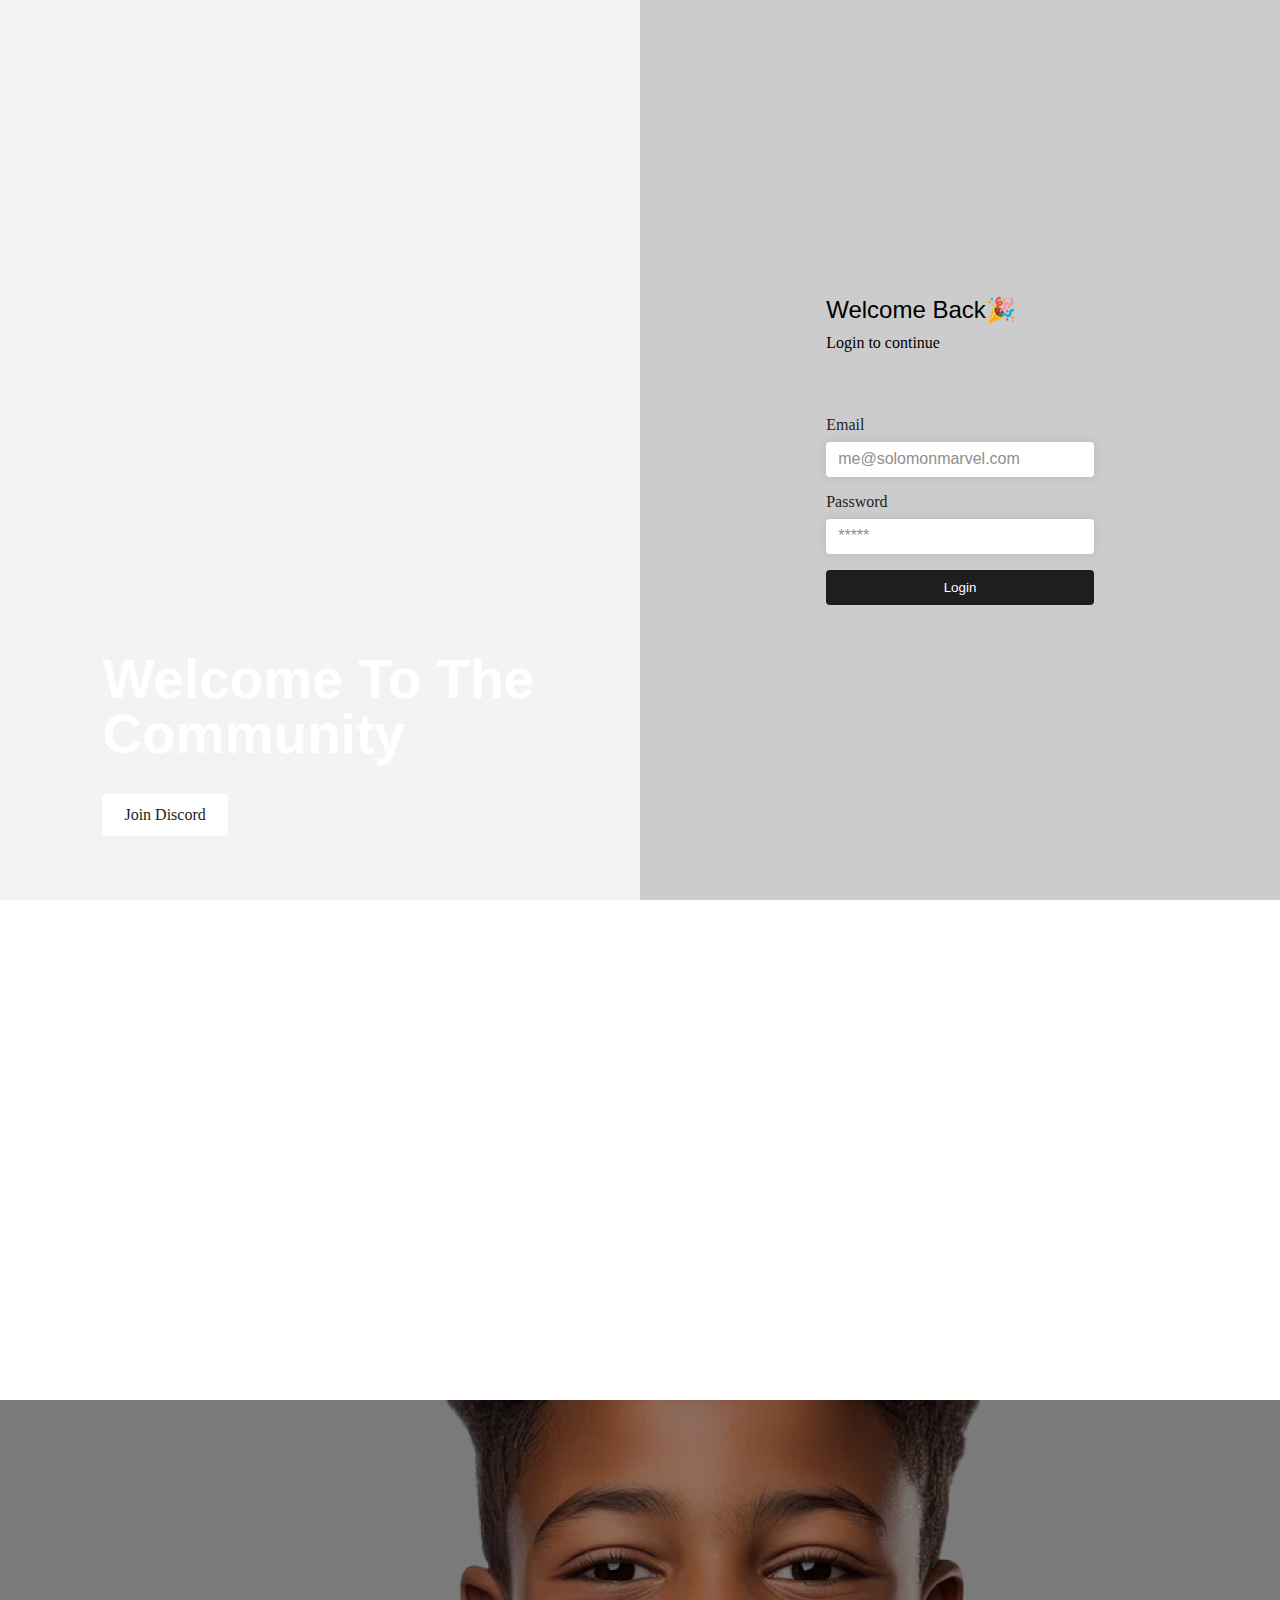
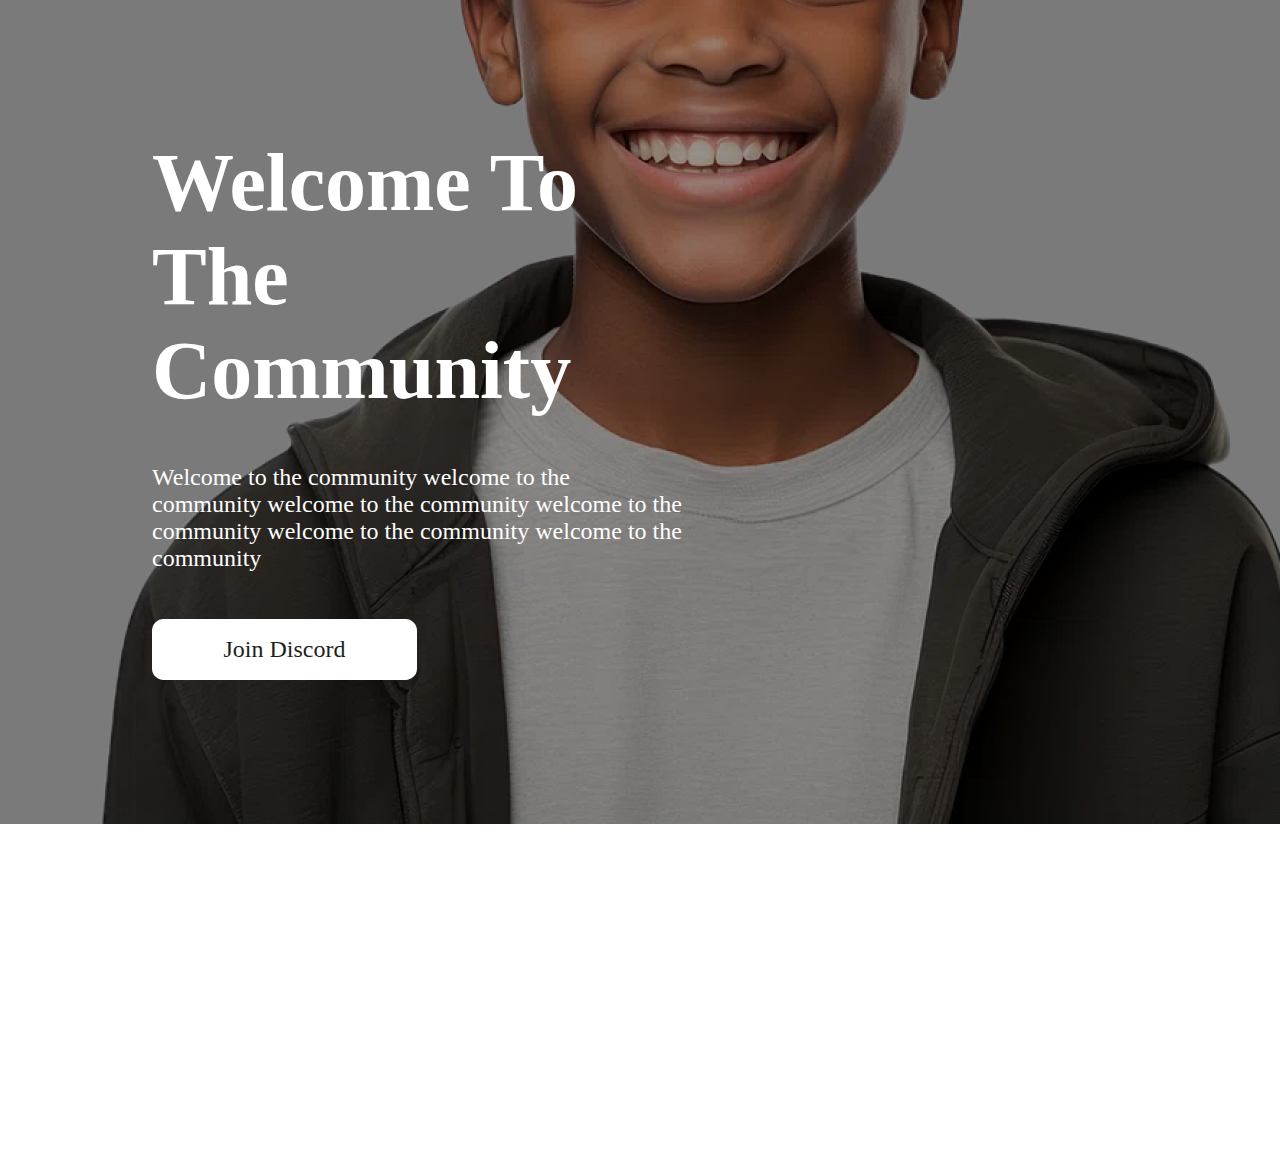
==== commit ee962a45: ":construction: wip: work in progress" ====
--- a/index.html
+++ b/index.html
@@ -1,385 +1,72 @@
 <!DOCTYPE html>
 <html lang="en">
-
-<head>
-    <meta charset="UTF-8">
-    <meta name="viewport" content="width=device-width, initial-scale=1.0">
-    <title>Section 1</title>
-    <link rel="stylesheet" href="main.css">
-    <!-- google fonts: font-family: Inter -->
-    <link rel="preconnect" href="https://fonts.googleapis.com">
-    <link rel="preconnect" href="https://fonts.gstatic.com" crossorigin>
-    <link href="https://fonts.googleapis.com/css2?family=Inter:wght@200;300;400;500;600;700&display=swap"
-        rel="stylesheet">
-</head>
-
-<body>
-    <section class="container top-section">
-        <div class="content">
-            <div class="heading-and-support-text">
-                <div class="heading-and-badge">
-                    <div class="badge">
-                        <button>Our blog</button>
-                    </div>
-                    <h1 class="heading">Resources and insights</h1>
-                </div>
-                <p class="supporting-text">The latest industry news, interviews, technologies, and resources.</p>
-            </div>
-            <div class="input-field">
-                <div class="content">
-                    <svg class="search" xmlns="http://www.w3.org/2000/svg" width="20" height="20" viewBox="0 0 20 20"
-                        fill="none">
-                        <path
-                            d="M17.5 17.5L13.875 13.875M15.8333 9.16667C15.8333 12.8486 12.8486 15.8333 9.16667 15.8333C5.48477 15.8333 2.5 12.8486 2.5 9.16667C2.5 5.48477 5.48477 2.5 9.16667 2.5C12.8486 2.5 15.8333 5.48477 15.8333 9.16667Z"
-                            stroke="#667085" stroke-width="1.66667" stroke-linecap="round" stroke-linejoin="round" />
-                    </svg>
-                    <input type="text" placeholder="Search">
-                </div>
-
-                <!-- <div class="help-icon"> -->
-                <!-- insert help-icon svg -->
-                <!-- </div> -->
-            </div>
+  <head>
+    <meta charset="UTF-8" />
+    <meta name="viewport" content="width=device-width, initial-scale=1.0" />
+    <title>Task 2 | Login</title>
+    <link rel="stylesheet" href="./style.css" />
+  </head>
+  <body>
+    <section class="login-bg">
+      <div class="login-w">
+        <div class="left">
+          <div class="left-body">
+            <h3 class="left-heading3">Welcome To The Community</h3>
+            <a href="#" class="btn">
+              <span class="text">Join Discord</span>
+            </a>
+          </div>
         </div>
 
-        <!-- use svgs or background-images??? -->
-        <div class="background-pattern">
-            <!-- <svg class="background" xmlns="http://www.w3.org/2000/svg" width="1440" height="420" viewBox="0 0 1440 420"
-                fill="none">
-                <g filter="url(#filter0_b_3082_223)">
-                    <path d="M-480 0H1920V119.556L-480 419.555V0Z" fill="#F9F5FF" />
-                </g>
-                <defs>
-                    <filter id="filter0_b_3082_223" x="-591.111" y="-111.111" width="2622.22" height="641.778"
-                        filterUnits="userSpaceOnUse" color-interpolation-filters="sRGB">
-                        <feFlood flood-opacity="0" result="BackgroundImageFix" />
-                        <feGaussianBlur in="BackgroundImageFix" stdDeviation="55.5556" />
-                        <feComposite in2="SourceAlpha" operator="in" result="effect1_backgroundBlur_3082_223" />
-                        <feBlend mode="normal" in="SourceGraphic" in2="effect1_backgroundBlur_3082_223"
-                            result="shape" />
-                    </filter>
-                </defs>
-            </svg>
+        <div class="right">
+          <div class="right-body">
+            <div class="right-text">
+              <h3 class="right-head">Welcome Back🎉</h3>
+              <p class="login-text">Login to continue</p>
+            </div>
+            <form>
+              <label for="Email">Email</label>
+              <input
+                type="email"
+                placeholder="me@solomonmarvel.com"
+                id="email"
+                name="email"
+                required
+              />
 
-            <svg class="right-band-3" xmlns="http://www.w3.org/2000/svg" width="120" height="131" viewBox="0 0 120 131"
-                fill="none">
-                <path d="M0 59.0055L466.667 0.65332V71.7644L0 130.117V59.0055Z" fill="#F4EBFF" />
-            </svg>
+              <label for="password">Password</label>
+              <input
+                type="password"
+                placeholder="*****"
+                id="password"
+                name="password"
+                required
+              />
 
-            <svg class="right-band-2" xmlns="http://www.w3.org/2000/svg" width="600" height="157" viewBox="0 0 600 157"
-                fill="none">
-                <path d="M0 85.7869L680 0.444336V71.5555L0 156.898V85.7869Z" fill="#E9D7FE" />
-            </svg>
-
-            <svg class="right-band-1" xmlns="http://www.w3.org/2000/svg" width="423" height="130" viewBox="0 0 423 130"
-                fill="none">
-                <path d="M0.777344 58.3522L467.444 0V71.1111L0.777344 129.463V58.3522Z" fill="#D6BBFB" />
-            </svg>
-
-            <svg class="left-band-1" xmlns="http://www.w3.org/2000/svg" width="387" height="130" viewBox="0 0 387 130"
-                fill="none">
-                <path d="M-80 58.4625L386.667 0.110352V71.2215L-80 129.574V58.4625Z" fill="#F4EBFF" />
-            </svg>
-
-            <svg class="left-band-2" xmlns="http://www.w3.org/2000/svg" width="218" height="130" viewBox="0 0 218 130"
-                fill="none">
-                <path d="M-248.889 58.672L217.778 0.319824V71.4309L-248.889 129.783V58.672Z" fill="#D6BBFB" />
-            </svg>
-        </div> -->
-
-        <!-- <div class="background"></div>
-        <div class="right-band-3"></div>
-        <div class="right-band-2"></div>
-        <div class="right-band-1"></div>
-        <div class="left-band-1"></div>
-        <div class="left-band-2"></div> -->
-
+              <button type="submit">Login</button>
+            </form>
+          </div>
+        </div>
+      </div>
     </section>
 
-    <section class="container cards-section">
-        <div class="content">
-            <div class="row">
-                <div class="card">
-                    <img src="./images/card-images/card-1.png" alt="card-1 image">
-                    <div class="card-content">
-                        <div class="heading-and-subheading">
-                            <h5 class="sub-heading">Design</h5>
-                            <div class="heading-and-text">
-                                <div class="heading-and-icon">
-                                    <h3 class="heading">UX review presentations</h3>
-                                    <div class="icon-wrap">
-                                        <svg class="icon" xmlns="http://www.w3.org/2000/svg" width="24" height="24"
-                                            viewBox="0 0 24 24" fill="none">
-                                            <path d="M7 17L17 7M17 7H7M17 7V17" stroke="#101828" stroke-width="2"
-                                                stroke-linecap="round" stroke-linejoin="round" />
-                                        </svg>
-                                    </div>
-                                </div>
-                                <p class="supporting-text">How do you create compelling presentations that wow your
-                                    colleagues and impress your managers?</p>
-                            </div>
-                        </div>
-                        <div class="avatar-label-group">
-                            <img src="./images/avatars/avatar-1.png" alt="avatar-1 image">
-                            <div class="text-and-supporting-text">
-                                <h4 class="text">Olivia Rhye</h4>
-                                <span class="supporting-text">20 Jan 2022</span>
-                            </div>
-                        </div>
-                    </div>
-                </div>
+    <section class="frame-2">
+      <div class="background-image">
+        <!-- <img class="rectangle-1" src="./assest/image/Rectangle 1.png" /> -->
+        <div class="text-overlay">
+          <div class="welcome-title">Welcome To The Community</div>
 
-                <div class="card">
-                    <img src="./images/card-images/card-2.png" alt="card-2 image">
-                    <div class="card-content">
-                        <div class="heading-and-subheading">
-                            <h5 class="sub-heading">Product</h5>
-                            <div class="heading-and-text">
-                                <div class="heading-and-icon">
-                                    <h3 class="heading">Migrating to Linear 101</h3>
-                                    <svg class="icon" xmlns="http://www.w3.org/2000/svg" width="24" height="24"
-                                        viewBox="0 0 24 24" fill="none">
-                                        <path d="M7 17L17 7M17 7H7M17 7V17" stroke="#101828" stroke-width="2"
-                                            stroke-linecap="round" stroke-linejoin="round" />
-                                    </svg>
-                                </div>
-                                <p class="supporting-text">Linear helps streamline software projects, sprints,
-                                    tasks,
-                                    and bug tracking. Here’s how to get started.</p>
-                            </div>
-                        </div>
-                        <div class="avatar-label-group">
-                            <img src="./images/avatars/avatar-2.png" alt="avatar-2 image">
-                            <div class="text-and-supporting-text">
-                                <h4 class="text">Phoenix Baker</h4>
-                                <span class="supporting-text">19 Jan 2022</span>
-                            </div>
-                        </div>
-                    </div>
-                </div>
+          <p class="welcome-welcome">
+            Welcome to the community welcome to the community welcome to the
+            community welcome to the community welcome to the community welcome
+            to the community
+          </p>
 
-                <div class="card">
-                    <img src="./images/card-images/card-3.png" alt="card-3 image">
-                    <div class="card-content">
-                        <div class="heading-and-subheading">
-                            <h5 class="sub-heading">Software Engineering</h5>
-                            <div class="heading-and-text">
-                                <div class="heading-and-icon">
-                                    <h3 class="heading">Building your API Stack</h3>
-                                    <svg class="icon" xmlns="http://www.w3.org/2000/svg" width="24" height="24"
-                                        viewBox="0 0 24 24" fill="none">
-                                        <path d="M7 17L17 7M17 7H7M17 7V17" stroke="#101828" stroke-width="2"
-                                            stroke-linecap="round" stroke-linejoin="round" />
-                                    </svg>
-                                </div>
-                                <p class="supporting-text">The rise of RESTful APIs has been met by a rise in tools
-                                    for
-                                    creating, testing, and managing them.</p>
-                            </div>
-                        </div>
-                        <div class="avatar-label-group">
-                            <img src="./images/avatars/avatar-3.png" alt="avatar-3 image">
-                            <div class="text-and-supporting-text">
-                                <h4 class="text">Lana Steiner</h4>
-                                <span class="supporting-text">18 Jan 2022</span>
-                            </div>
-                        </div>
-                    </div>
-                </div>
-            </div>
+          <button class="join-discord">Join Discord</button>
+        </div>
+      </div>
 
-            <div class="row">
-                <div class="card">
-                    <img src="./images/card-images/card-4.png" alt="card-4 image">
-                    <div class="card-content">
-                        <div class="heading-and-subheading">
-                            <h5 class="sub-heading">Management</h5>
-                            <div class="heading-and-text">
-                                <div class="heading-and-icon">
-                                    <h3 class="heading">Bill Walsh leadership lessons</h3>
-                                    <svg class="icon" xmlns="http://www.w3.org/2000/svg" width="24" height="24"
-                                        viewBox="0 0 24 24" fill="none">
-                                        <path d="M7 17L17 7M17 7H7M17 7V17" stroke="#101828" stroke-width="2"
-                                            stroke-linecap="round" stroke-linejoin="round" />
-                                    </svg>
-                                </div>
-                                <p class="supporting-text">Like to know the secrets of transforming a 2-14 team into
-                                    a
-                                    3x Super Bowl winning Dynasty?</p>
-                            </div>
-                        </div>
-                        <div class="avatar-label-group">
-                            <img src="./images/avatars/avatar-4.png" alt="avatar-4 image">
-                            <div class="text-and-supporting-text">
-                                <h4 class="text">Alec Whitten</h4>
-                                <span class="supporting-text">17 Jan 2022</span>
-                            </div>
-                        </div>
-                    </div>
-                </div>
-
-                <div class="card">
-                    <img src="./images/card-images/card-5.png" alt="card-5 image">
-                    <div class="card-content">
-                        <div class="heading-and-subheading">
-                            <h5 class="sub-heading">Product</h5>
-                            <div class="heading-and-text">
-                                <div class="heading-and-icon">
-                                    <h3 class="heading">PM mental models</h3>
-                                    <svg class="icon" xmlns="http://www.w3.org/2000/svg" width="24" height="24"
-                                        viewBox="0 0 24 24" fill="none">
-                                        <path d="M7 17L17 7M17 7H7M17 7V17" stroke="#101828" stroke-width="2"
-                                            stroke-linecap="round" stroke-linejoin="round" />
-                                    </svg>
-                                </div>
-                                <p class="supporting-text">Mental models are simple expressions of complex processes
-                                    or
-                                    relationships.</p>
-                            </div>
-                        </div>
-                        <div class="avatar-label-group">
-                            <img src="./images/avatars/avatar-5.png" alt="avatar-5 image">
-                            <div class="text-and-supporting-text">
-                                <h4 class="text">Demi WIlkinson</h4>
-                                <span class="supporting-text">16 Jan 2022</span>
-                            </div>
-                        </div>
-                    </div>
-                </div>
-
-                <div class="card">
-                    <img src="./images/card-images/card-6.png" alt="card-6 image">
-                    <div class="card-content">
-                        <div class="heading-and-subheading">
-                            <h5 class="sub-heading">Design</h5>
-                            <div class="heading-and-text">
-                                <div class="heading-and-icon">
-                                    <h3 class="heading">What is Wireframing?</h3>
-                                    <svg class="icon" xmlns="http://www.w3.org/2000/svg" width="24" height="24"
-                                        viewBox="0 0 24 24" fill="none">
-                                        <path d="M7 17L17 7M17 7H7M17 7V17" stroke="#101828" stroke-width="2"
-                                            stroke-linecap="round" stroke-linejoin="round" />
-                                    </svg>
-                                </div>
-                                <p class="supporting-text">Introduction to Wireframing and its Principles. Learn
-                                    from
-                                    the best in the industry.</p>
-                            </div>
-                        </div>
-                        <div class="avatar-label-group">
-                            <img src="./images/avatars/avatar-6.png" alt="avatar-6 image">
-                            <div class="text-and-supporting-text">
-                                <h4 class="text">Candice Wu</h4>
-                                <span class="supporting-text">15 Jan 2022</span>
-                            </div>
-                        </div>
-                    </div>
-                </div>
-            </div>
-
-            <div class="row">
-                <div class="card">
-                    <img src="./images/card-images/card-7.png" alt="card-7 image">
-                    <div class="card-content">
-                        <div class="heading-and-subheading">
-                            <h5 class="sub-heading">Design</h5>
-                            <div class="heading-and-text">
-                                <div class="heading-and-icon">
-                                    <h3 class="heading">How collaboration makes us better designers</h3>
-                                    <svg class="icon" xmlns="http://www.w3.org/2000/svg" width="24" height="24"
-                                        viewBox="0 0 24 24" fill="none">
-                                        <path d="M7 17L17 7M17 7H7M17 7V17" stroke="#101828" stroke-width="2"
-                                            stroke-linecap="round" stroke-linejoin="round" />
-                                    </svg>
-                                </div>
-                                <p class="supporting-text">Collaboration can make our teams stronger, and our
-                                    individual
-                                    designs better.</p>
-                            </div>
-                        </div>
-                        <div class="avatar-label-group">
-                            <img src="./images/avatars/avatar-7.png" alt="avatar-7 image">
-                            <div class="text-and-supporting-text">
-                                <h4 class="text">Natali Craig</h4>
-                                <span class="supporting-text">14 Jan 2022</span>
-                            </div>
-                        </div>
-                    </div>
-                </div>
-
-                <div class="card">
-                    <img src="./images/card-images/card-8.png" alt="card-8 image">
-                    <div class="card-content">
-                        <div class="heading-and-subheading">
-                            <h5 class="sub-heading">Product</h5>
-                            <div class="heading-and-text">
-                                <div class="heading-and-icon">
-                                    <h3 class="heading">Our top 10 Javascript frameworks to use</h3>
-                                    <svg class="icon" xmlns="http://www.w3.org/2000/svg" width="24" height="24"
-                                        viewBox="0 0 24 24" fill="none">
-                                        <path d="M7 17L17 7M17 7H7M17 7V17" stroke="#101828" stroke-width="2"
-                                            stroke-linecap="round" stroke-linejoin="round" />
-                                    </svg>
-                                </div>
-                                <p class="supporting-text">JavaScript frameworks make development easy with
-                                    extensive
-                                    features and functionalities.</p>
-                            </div>
-                        </div>
-                        <div class="avatar-label-group">
-                            <img src="./images/avatars/avatar-8.png" alt="avatar-8 image">
-                            <div class="text-and-supporting-text">
-                                <h4 class="text">Drew Cano</h4>
-                                <span class="supporting-text">13 Jan 2022</span>
-                            </div>
-                        </div>
-                    </div>
-                </div>
-
-                <div class="card">
-                    <img src="./images/card-images/card-9.png" alt="card-9 image">
-                    <div class="card-content">
-                        <div class="heading-and-subheading">
-                            <h5 class="sub-heading">Customer Success</h5>
-                            <div class="heading-and-text">
-                                <div class="heading-and-icon">
-                                    <h3 class="heading">Podcast: Creating a better CX Community</h3>
-                                    <svg class="icon" xmlns="http://www.w3.org/2000/svg" width="24" height="24"
-                                        viewBox="0 0 24 24" fill="none">
-                                        <path d="M7 17L17 7M17 7H7M17 7V17" stroke="#101828" stroke-width="2"
-                                            stroke-linecap="round" stroke-linejoin="round" />
-                                    </svg>
-                                </div>
-                                <p class="supporting-text">Starting a community doesn’t need to be complicated, but
-                                    how
-                                    do you get started?</p>
-                            </div>
-                        </div>
-                        <div class="avatar-label-group">
-                            <img src="./images/avatars/avatar-9.png" alt="avatar-9 image">
-                            <div class="text-and-supporting-text">
-                                <h4 class="text">Orlando Diggs</h4>
-                                <span class="supporting-text">12 Jan 2022</span>
-                            </div>
-                        </div>
-                    </div>
-                </div>
-            </div>
-        </div>
-
-        <div class="action">
-            <button>
-                <svg class="arrow-down" xmlns="http://www.w3.org/2000/svg" width="20" height="20" viewBox="0 0 20 20"
-                    fill="none">
-                    <path d="M9.99996 4.16663V15.8333M9.99996 15.8333L15.8333 9.99996M9.99996 15.8333L4.16663 9.99996"
-                        stroke="#6941C6" stroke-width="1.67" stroke-linecap="round" stroke-linejoin="round" />
-                </svg>
-
-                <span class="text">Load more</span>
-            </button>
-        </div>
+      <section class="new"></section>
     </section>
-
-</body>
-
-</html>+  </body>
+</html>
--- a/style.css
+++ b/style.css
@@ -0,0 +1,347 @@
+* {
+  margin: 0;
+  padding: 0;
+  box-sizing: border-box;
+}
+
+.login-bg {
+  background-color: #f3f3f3;
+  width: 100%;
+  height: 100vh;
+}
+
+.login-w {
+  display: flex;
+  width: 100%;
+  overflow: hidden;
+}
+
+.left {
+  display: flex;
+  flex-direction: column;
+  width: 50%;
+  height: 100vh;
+  /* flex-shrink: 0; */
+  background: url("./assest/image/Rectangle-desktop.png");
+  background-position: 0 0, 50%;
+  background-repeat: no-repeat;
+  background-size: cover;
+  background-blend-mode: color-burn;
+  justify-content: flex-end;
+  align-items: center;
+}
+
+.left-body {
+  display: flex;
+  flex-direction: column;
+  align-items: flex-start;
+  width: 34vw;
+  margin: 1rem 2rem 4rem;
+  gap: 32px;
+}
+
+.left-body a {
+  text-decoration: none;
+  color: #1e1e1e;
+  font-family: inherit;
+  font-size: 16px;
+  font-weight: 400;
+  line-height: normal;
+}
+
+.btn {
+  display: flex;
+  padding: 12px 22px;
+  justify-content: center;
+  align-items: center;
+  border-radius: 4px;
+  background: #fff;
+  /* margin-left: 0; */
+}
+
+.left-heading3 {
+  color: #fff;
+  font-size: 55px;
+  font-family: "Inter", sans-serif;
+  font-style: 800;
+  line-height: 1em;
+}
+
+.right {
+  display: flex;
+  flex-direction: column;
+  width: 50%;
+  height: 100vh;
+  background: #ccc;
+  background-blend-mode: color-burn;
+  justify-content: center;
+  align-items: center;
+}
+
+.right-body {
+  display: flex;
+  flex-direction: column;
+  align-items: flex-start;
+  gap: 64px;
+}
+
+.right-text {
+  display: flex;
+  flex-direction: column;
+  align-items: flex-start;
+  gap: 10px;
+  text-align: left;
+  margin-left: 0;
+}
+
+.right-head {
+  font-size: 24px;
+  font-family: "Inter", sans-serif;
+  font-weight: 500;
+}
+
+.login-text {
+  font-size: 16px;
+  text-align: left;
+  /* margin-left: 0; */
+}
+
+label {
+  display: block;
+  margin-bottom: 8px;
+  color: #1e1e1e;
+  font-size: 16px;
+  font-weight: normal;
+}
+
+input {
+  width: 100%;
+  padding: 10px 12px;
+  margin-bottom: 16px;
+  border-radius: 4px;
+  border: none;
+  box-shadow: 0 0 10px rgba(0, 0, 0, 0.1);
+  /* box-sizing: border-box; */
+  outline: none;
+}
+
+input::placeholder {
+  color: #908d8d;
+  font-family: "Inter", sans-serif;
+  font-size: 16px;
+  font-style: normal;
+  font-weight: 400;
+  line-height: normal;
+}
+
+/* input.active::placeholder {
+  opacity: 0;
+  transition: opacity 0.3s ease-in-out;
+} */
+
+.error {
+  color: #ff0000;
+  margin-top: -10px;
+  margin-bottom: 10px;
+}
+
+button {
+  width: 100%;
+  background-color: #1e1e1e;
+  color: #fff;
+  padding: 10px 15px;
+  border: none;
+  border-radius: 4px;
+  cursor: pointer;
+}
+
+button:hover {
+  background-color: #000;
+}
+
+.frame-2 {
+  width: 100%;
+  margin-top: 500px;
+}
+
+.background-image {
+  padding: 336px 598px 490px 152px;
+  background: url("./assest/image/Rectangle\ 1.png");
+  background-repeat: no-repeat;
+  width: 100%;
+}
+
+.text-overlay {
+  display: flex;
+  flex-direction: column;
+  justify-content: center;
+  align-items: center;
+  gap: 46.29px;
+}
+
+.welcome-title {
+  color: #fff;
+  font-family: Inter;
+  font-size: 82.01px;
+  font-style: normal;
+  font-weight: 800;
+  line-height: normal;
+}
+
+.welcome-welcome {
+  color: #fff;
+  font-family: Inter;
+  font-size: 24px;
+  font-style: normal;
+  font-weight: 400;
+  line-height: normal;
+}
+
+.join-discord {
+  width: 50%;
+  align-self: flex-start;
+  padding: 17.358px 31.824px;
+  border-radius: 11.572px;
+  background: #fff;
+  color: #1e1e1e;
+  font-family: Inter;
+  font-size: 24px;
+  font-style: normal;
+  font-weight: 400;
+  line-height: normal;
+}
+/* @media (max-width: 1024px) {
+  .right-body {
+    margin-left: 5rem;
+  }
+} */
+
+/* @media (max-width: 768px) {
+  .login-w {
+    display: flex;
+    flex-direction: column;
+    width: 100%;
+    height: 100vh;
+  }
+  .left {
+    width: 100%;
+    height: 24rem;
+  }
+  .left-body {
+    position: relative;
+    left: 1.5rem;
+    bottom: 2.5rem;
+    width: 22.5rem;
+    margin: 0;
+    gap: 32px;
+  }
+  .left-heading3 {
+    font-size: 2rem;
+  }
+  .right {
+    width: 100%;
+  }
+  .right-body {
+    margin-left: auto;
+  }
+  .right-head {
+    font-size: 1.5rem;
+  }
+}
+
+@media (max-width: 320px) {
+  .login-bg {
+    height: 100vh;
+  }
+  .left {
+    flex-direction: column;
+    width: 100%;
+    background: linear-gradient(
+        0deg,
+        rgba(0, 0, 0, 0.3) 0%,
+        rgba(0, 0, 0, 0.3) 100%
+      ),
+      lightgray 50% / cover no-repeat, #ccc;
+    background-blend-mode: color-burn;
+    justify-content: flex-end;
+    align-items: flex-end;
+  }
+  .left-body {
+    display: flex;
+    flex-direction: column;
+    align-items: flex-end;
+    width: 18.5rem;
+    top: 12rem;
+    height: 100vh;
+    margin-top: 0;
+    gap: 2rem;
+  }
+  .right {
+    background-color: #fff;
+  }
+  .right-body {
+    display: flex;
+    flex-direction: column;
+    align-items: flex-end;
+    position: relative;
+    top: 3rem;
+    gap: 64px;
+  }
+} */
+
+@media (min-width: 641px) and (max-width: 1023px) {
+  .background-image {
+    background-size: cover;
+    background-repeat: no-repeat;
+    padding: 310px 100px 100px 50px;
+  }
+}
+
+@media (min-width: 280px) and (max-width: 640px) {
+  .login-w {
+    flex-direction: column;
+  }
+
+  .left,
+  .right {
+    width: 100%;
+  }
+
+  .left {
+    background: url("./assest/image/Rectangle-3-mobile.png");
+    background-repeat: no-repeat;
+    background-size: cover;
+    background-position: center;
+  }
+  .left-heading3 {
+    font-size: 32px;
+  }
+  .left-body {
+    margin-left: 100px;
+    width: 100%;
+  }
+
+  .right {
+    height: auto;
+    background: #fff;
+    margin-block: 47.5px;
+    justify-content: flex-start;
+  }
+
+  .background-image {
+    background: url("./assest/image/Rectangle-1-mobile.png");
+    background-repeat: no-repeat;
+    background-size: cover;
+    padding: 291px 27px 42.28px 26px;
+  }
+  .welcome-title {
+    font-size: 32px;
+  }
+
+  .welcome-welcome {
+    font-size: 14px;
+  }
+  .join-discord {
+    width: 70%;
+  }
+}
